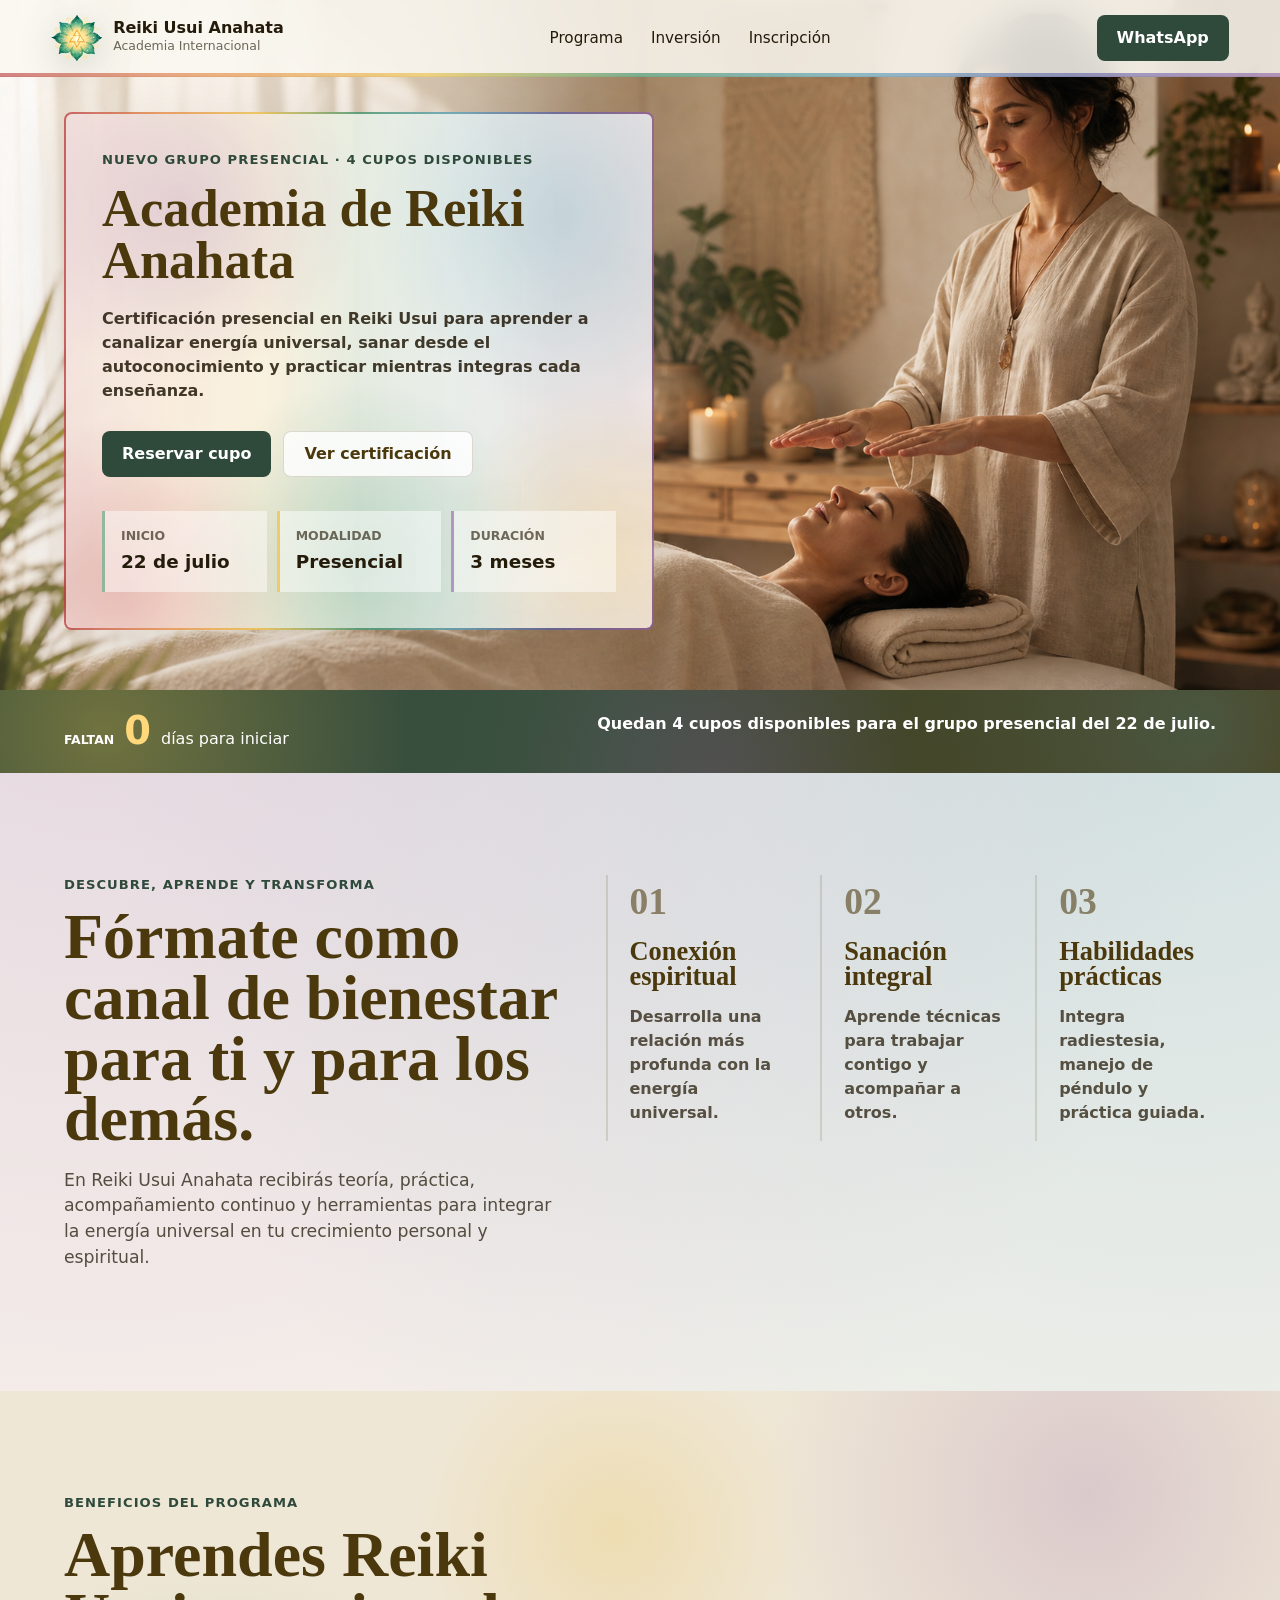
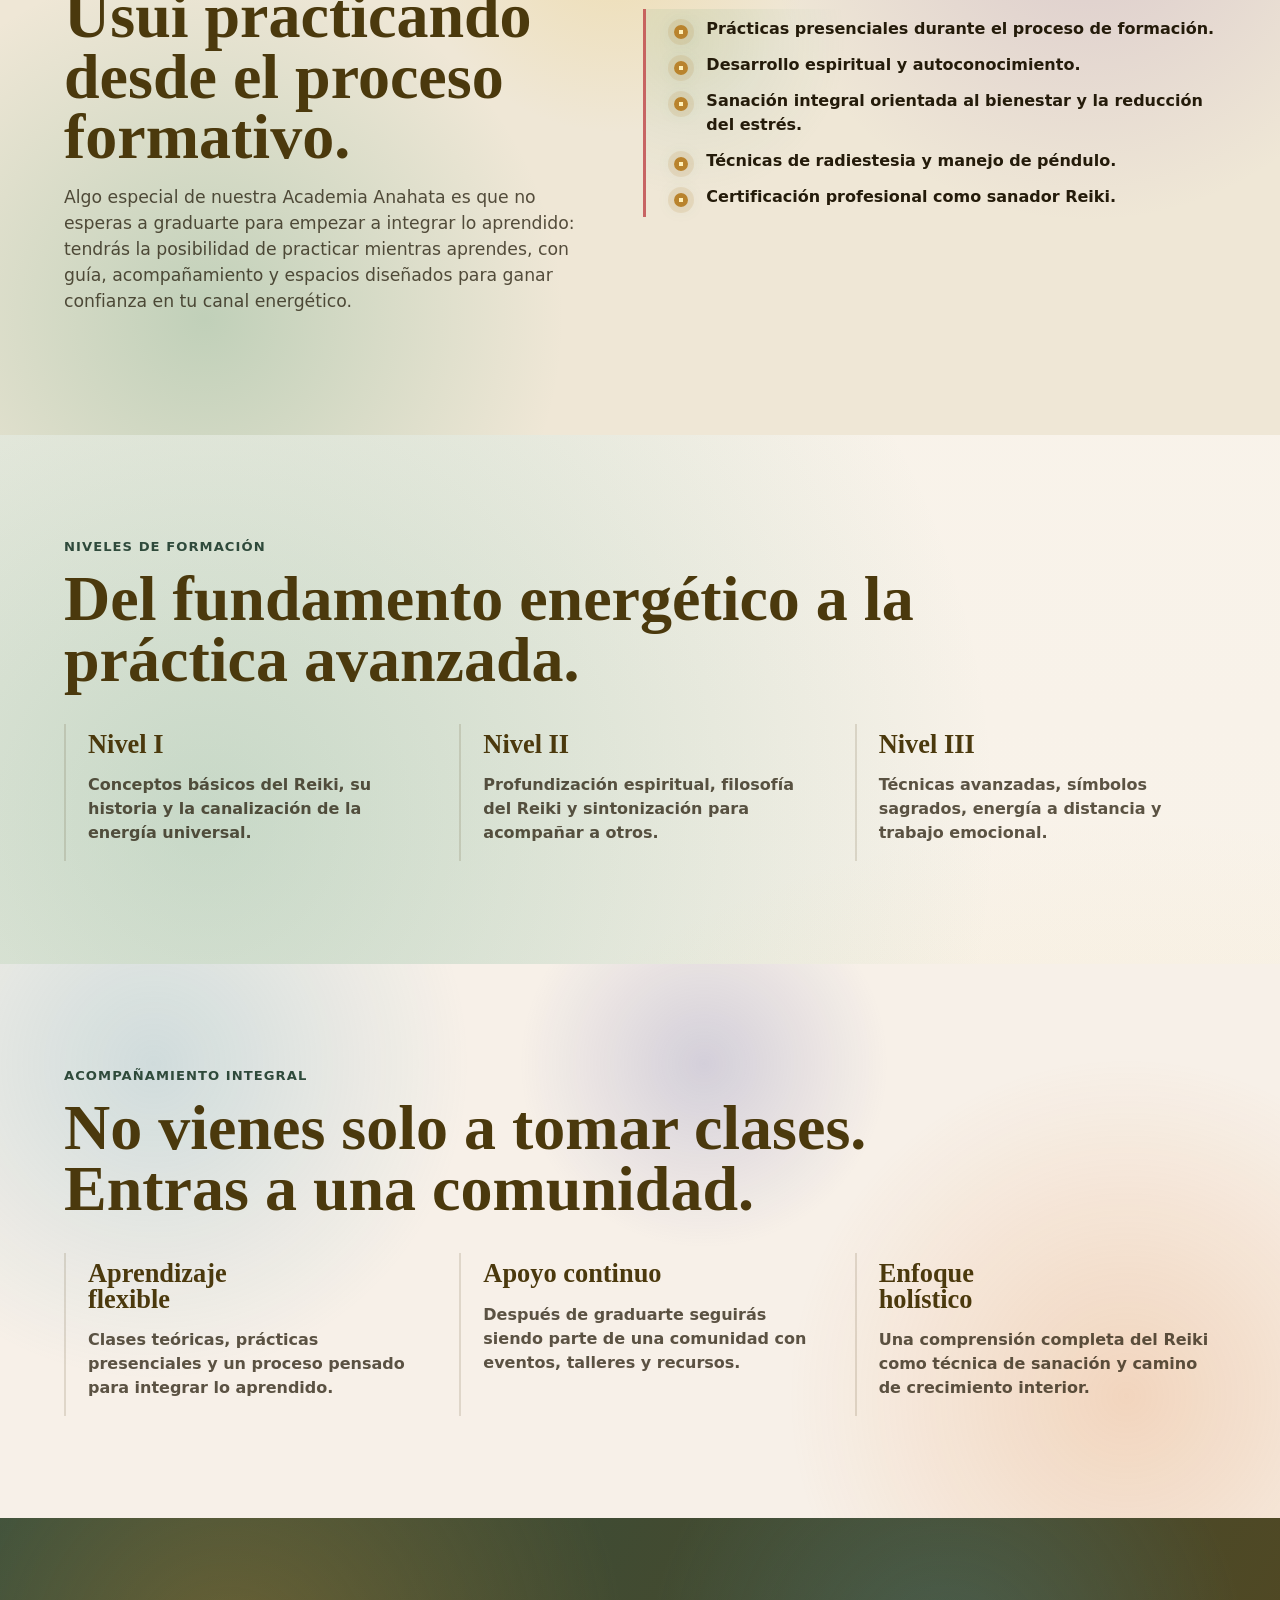
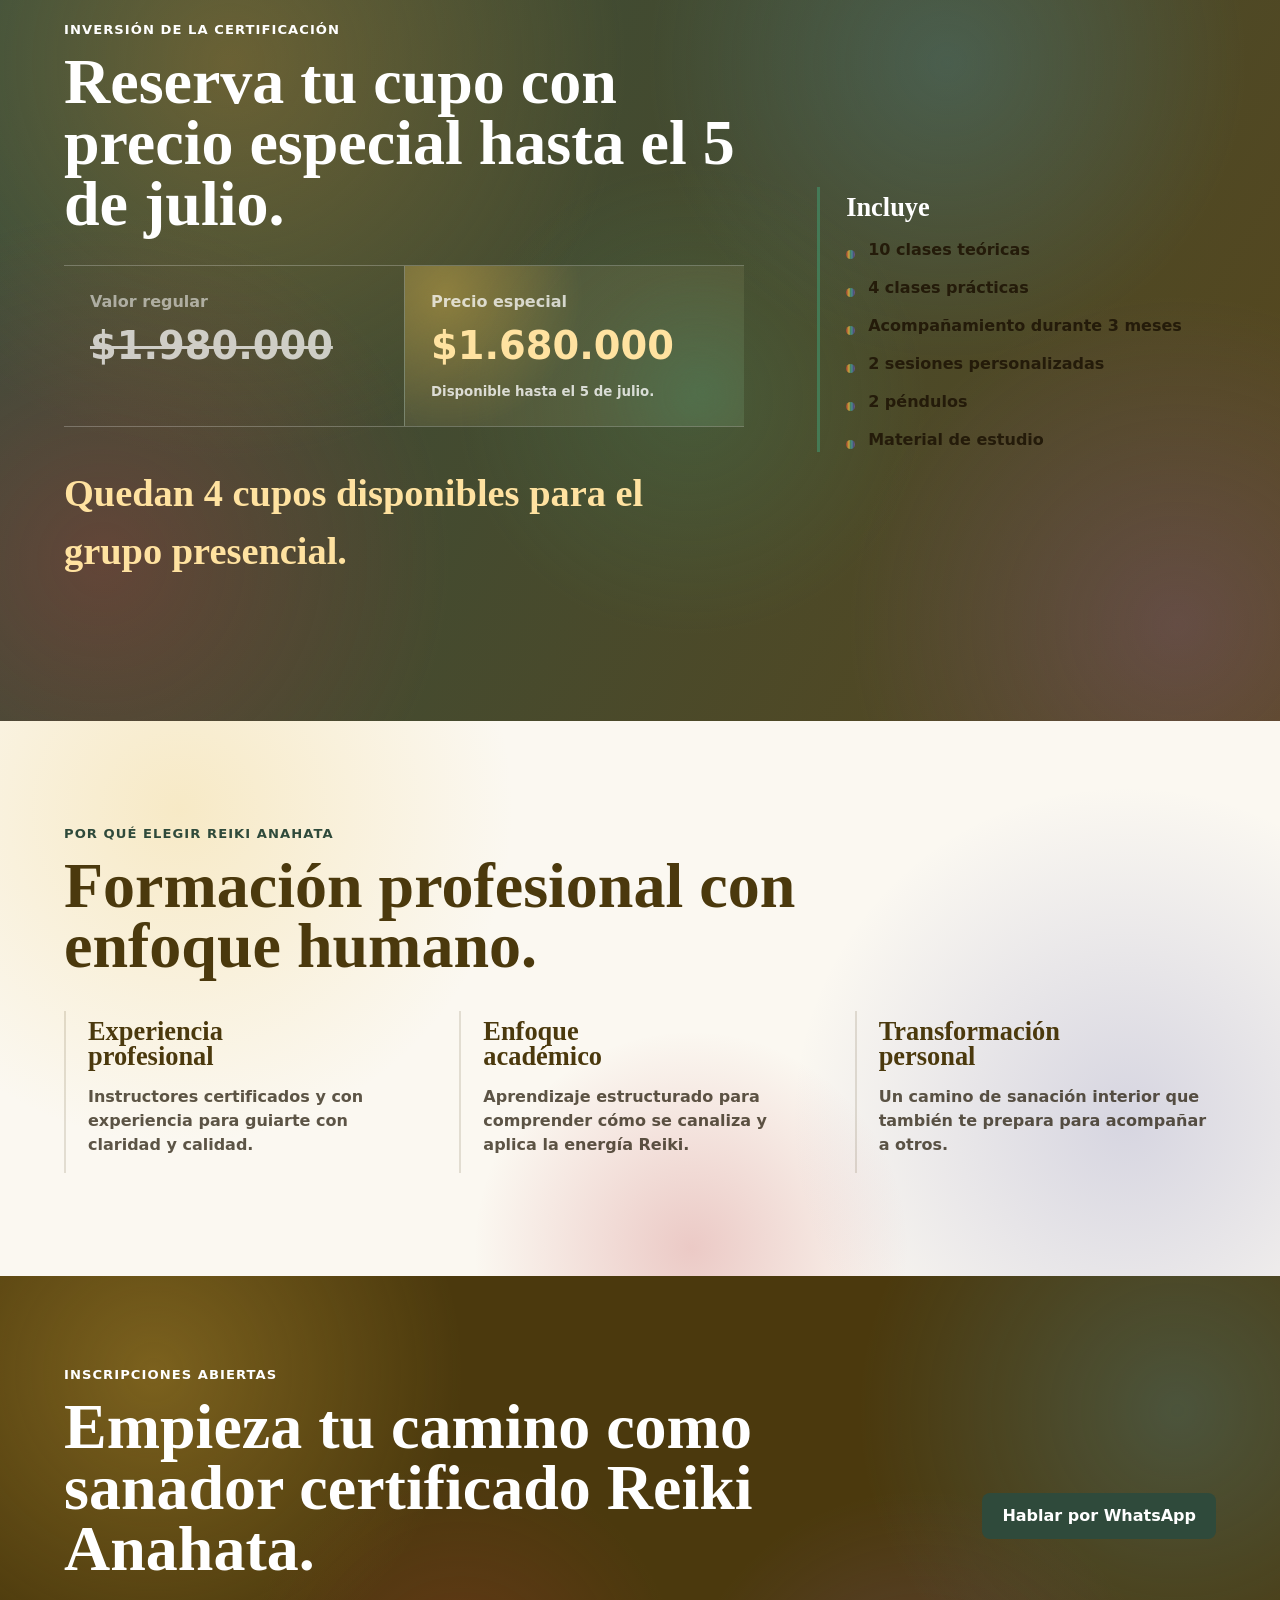
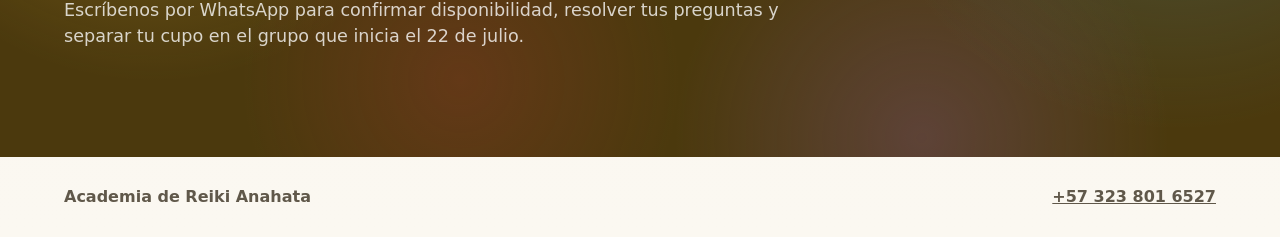
==== index.html @ 674b7333 "Refine information module design" ====
<!doctype html>
<html lang="es">
  <head>
    <meta charset="utf-8">
    <meta name="viewport" content="width=device-width, initial-scale=1">
    <title>Academia de Reiki Anahata | Nuevo grupo presencial</title>
    <meta
      name="description"
      content="Certificación presencial de Reiki Usui Anahata. Nuevo grupo inicia el 22 de julio. Practica mientras aprendes, con sanación integral, radiestesia y acompañamiento durante 3 meses."
    >
    <meta property="og:title" content="Academia de Reiki Anahata">
    <meta property="og:description" content="Nuevo grupo presencial inicia el 22 de julio. Cupos abiertos.">
    <meta property="og:url" content="https://anahata.eventosjv.com/">
    <meta property="og:image" content="https://anahata.eventosjv.com/assets/hero-reiki-anahata.png">
    <meta property="og:type" content="website">
    <link rel="canonical" href="https://anahata.eventosjv.com/">
    <link rel="preload" as="image" href="assets/hero-reiki-anahata.png">
    <link rel="preload" as="image" href="assets/logo-symbol.png">
    <link rel="stylesheet" href="styles.css?v=20260630c">
  </head>
  <body>
    <header class="site-header">
      <a class="brand" href="#inicio" aria-label="Academia de Reiki Anahata">
        <img class="brand-logo" src="assets/logo-symbol.png" alt="">
        <span class="brand-text">
          <strong>Reiki Usui Anahata</strong>
          <small>Academia Internacional</small>
        </span>
      </a>
      <nav class="nav" aria-label="Navegación principal">
        <a href="#programa">Programa</a>
        <a href="#inversion">Inversión</a>
        <a href="#inscripcion">Inscripción</a>
      </nav>
      <a class="header-cta" href="https://wa.me/573238016527?text=Hola%2C%20quiero%20inscribirme%20al%20nuevo%20grupo%20presencial%20de%20Reiki%20Anahata%20que%20inicia%20el%2022%20de%20julio." target="_blank" rel="noreferrer">
        WhatsApp
      </a>
    </header>

    <main id="inicio">
      <section class="hero">
        <div class="hero-media" aria-hidden="true">
          <img src="assets/hero-reiki-anahata.png" alt="">
        </div>
        <div class="hero-content">
          <p class="eyebrow">Nuevo grupo presencial · 4 cupos disponibles</p>
          <h1>Academia de Reiki Anahata</h1>
          <p class="lead">
            Certificación presencial en Reiki Usui para aprender a canalizar energía universal,
            sanar desde el autoconocimiento y practicar mientras integras cada enseñanza.
          </p>
          <div class="hero-actions">
            <a class="button primary" href="https://wa.me/573238016527?text=Hola%2C%20quiero%20reservar%20mi%20cupo%20para%20Reiki%20Anahata%20presencial%20del%2022%20de%20julio." target="_blank" rel="noreferrer">
              Reservar cupo
            </a>
            <a class="button secondary" href="#programa">Ver certificación</a>
          </div>
          <dl class="hero-facts">
            <div>
              <dt>Inicio</dt>
              <dd>22 de julio</dd>
            </div>
            <div>
              <dt>Modalidad</dt>
              <dd>Presencial</dd>
            </div>
            <div>
              <dt>Duración</dt>
              <dd>3 meses</dd>
            </div>
          </dl>
        </div>
      </section>

      <section class="countdown-band" aria-label="Cuenta regresiva">
        <div>
          <span class="label">Faltan</span>
          <strong id="daysLeft">--</strong>
          <span>días para iniciar</span>
        </div>
        <p>Quedan 4 cupos disponibles para el grupo presencial del 22 de julio.</p>
      </section>

      <section class="section intro">
        <div class="section-copy">
          <p class="eyebrow">Descubre, aprende y transforma</p>
          <h2>Fórmate como canal de bienestar para ti y para los demás.</h2>
          <p>
            En Reiki Usui Anahata recibirás teoría, práctica, acompañamiento continuo
            y herramientas para integrar la energía universal en tu crecimiento
            personal y espiritual.
          </p>
        </div>
        <div class="feature-grid">
          <article>
            <span>01</span>
            <h3>Conexión espiritual</h3>
            <p>Desarrolla una relación más profunda con la energía universal.</p>
          </article>
          <article>
            <span>02</span>
            <h3>Sanación integral</h3>
            <p>Aprende técnicas para trabajar contigo y acompañar a otros.</p>
          </article>
          <article>
            <span>03</span>
            <h3>Habilidades prácticas</h3>
            <p>Integra radiestesia, manejo de péndulo y práctica guiada.</p>
          </article>
        </div>
      </section>

      <section class="split section" id="programa">
        <div class="section-copy">
          <p class="eyebrow">Beneficios del programa</p>
          <h2>Aprendes Reiki Usui practicando desde el proceso formativo.</h2>
          <p>
            Algo especial de nuestra Academia Anahata es que no esperas a graduarte
            para empezar a integrar lo aprendido: tendrás la posibilidad de practicar
            mientras aprendes, con guía, acompañamiento y espacios diseñados para
            ganar confianza en tu canal energético.
          </p>
        </div>
        <ul class="check-list statement-list">
          <li>Prácticas presenciales durante el proceso de formación.</li>
          <li>Desarrollo espiritual y autoconocimiento.</li>
          <li>Sanación integral orientada al bienestar y la reducción del estrés.</li>
          <li>Técnicas de radiestesia y manejo de péndulo.</li>
          <li>Certificación profesional como sanador Reiki.</li>
        </ul>
      </section>

      <section class="section levels">
        <div class="section-heading">
          <p class="eyebrow">Niveles de formación</p>
          <h2>Del fundamento energético a la práctica avanzada.</h2>
        </div>
        <div class="level-grid">
          <article>
            <h3>Nivel I</h3>
            <p>Conceptos básicos del Reiki, su historia y la canalización de la energía universal.</p>
          </article>
          <article>
            <h3>Nivel II</h3>
            <p>Profundización espiritual, filosofía del Reiki y sintonización para acompañar a otros.</p>
          </article>
          <article>
            <h3>Nivel III</h3>
            <p>Técnicas avanzadas, símbolos sagrados, energía a distancia y trabajo emocional.</p>
          </article>
        </div>
      </section>

      <section class="section support">
        <div class="section-heading">
          <p class="eyebrow">Acompañamiento integral</p>
          <h2>No vienes solo a tomar clases. Entras a una comunidad.</h2>
        </div>
        <div class="support-grid">
          <article>
            <h3>Aprendizaje flexible</h3>
            <p>Clases teóricas, prácticas presenciales y un proceso pensado para integrar lo aprendido.</p>
          </article>
          <article>
            <h3>Apoyo continuo</h3>
            <p>Después de graduarte seguirás siendo parte de una comunidad con eventos, talleres y recursos.</p>
          </article>
          <article>
            <h3>Enfoque holístico</h3>
            <p>Una comprensión completa del Reiki como técnica de sanación y camino de crecimiento interior.</p>
          </article>
        </div>
      </section>

      <section class="investment" id="inversion">
        <div class="investment-copy">
          <p class="eyebrow">Inversión de la certificación</p>
          <h2>Reserva tu cupo con precio especial hasta el 5 de julio.</h2>
          <div class="pricing-panel">
            <p class="price-regular">
              <span>Valor regular</span>
              <strong>$1.980.000</strong>
            </p>
            <p class="price-special">
              <span>Precio especial</span>
              <strong>$1.680.000</strong>
              <small>Disponible hasta el 5 de julio.</small>
            </p>
          </div>
          <p class="discount">Quedan 4 cupos disponibles para el grupo presencial.</p>
        </div>
        <div class="include-box">
          <h3>Incluye</h3>
          <ul>
            <li>10 clases teóricas</li>
            <li>4 clases prácticas</li>
            <li>Acompañamiento durante 3 meses</li>
            <li>2 sesiones personalizadas</li>
            <li>2 péndulos</li>
            <li>Material de estudio</li>
          </ul>
        </div>
      </section>

      <section class="section community">
        <div class="section-heading">
          <p class="eyebrow">Por qué elegir Reiki Anahata</p>
          <h2>Formación profesional con enfoque humano.</h2>
        </div>
        <div class="feature-grid">
          <article>
            <h3>Experiencia profesional</h3>
            <p>Instructores certificados y con experiencia para guiarte con claridad y calidad.</p>
          </article>
          <article>
            <h3>Enfoque académico</h3>
            <p>Aprendizaje estructurado para comprender cómo se canaliza y aplica la energía Reiki.</p>
          </article>
          <article>
            <h3>Transformación personal</h3>
            <p>Un camino de sanación interior que también te prepara para acompañar a otros.</p>
          </article>
        </div>
      </section>

      <section class="final-cta" id="inscripcion">
        <div>
          <p class="eyebrow">Inscripciones abiertas</p>
          <h2>Empieza tu camino como sanador certificado Reiki Anahata.</h2>
          <p>
            Escríbenos por WhatsApp para confirmar disponibilidad, resolver tus preguntas
            y separar tu cupo en el grupo que inicia el 22 de julio.
          </p>
        </div>
        <a class="button primary" href="https://wa.me/573238016527?text=Hola%20Javi%2C%20quiero%20informaci%C3%B3n%20para%20inscribirme%20a%20la%20Academia%20de%20Reiki%20Anahata." target="_blank" rel="noreferrer">
          Hablar por WhatsApp
        </a>
      </section>
    </main>

    <footer>
      <p>Academia de Reiki Anahata</p>
      <a href="https://wa.me/573238016527" target="_blank" rel="noreferrer">+57 323 801 6527</a>
    </footer>

    <script src="script.js"></script>
  </body>
</html>
---- styles.css ----
:root {
  --ink: #241b0a;
  --earth: #4b390d;
  --gold: #b9832d;
  --sage: #63765c;
  --moss: #2f4a3b;
  --rose: #b87564;
  --paper: #fbf8f1;
  --cream: #efe7d6;
  --white: #ffffff;
  --chakra-root: rgba(185, 54, 60, 0.24);
  --chakra-sacral: rgba(224, 125, 50, 0.23);
  --chakra-solar: rgba(235, 190, 69, 0.25);
  --chakra-heart: rgba(67, 146, 106, 0.27);
  --chakra-throat: rgba(77, 154, 181, 0.23);
  --chakra-third-eye: rgba(78, 84, 164, 0.21);
  --chakra-crown: rgba(141, 91, 164, 0.21);
  --chakra-line: linear-gradient(
    90deg,
    rgba(185, 54, 60, 0.74),
    rgba(224, 125, 50, 0.72),
    rgba(235, 190, 69, 0.78),
    rgba(67, 146, 106, 0.82),
    rgba(77, 154, 181, 0.72),
    rgba(78, 84, 164, 0.66),
    rgba(141, 91, 164, 0.7)
  );
  --shadow: 0 24px 80px rgba(36, 27, 10, 0.16);
  --radius: 8px;
}

* {
  box-sizing: border-box;
}

html {
  scroll-behavior: smooth;
}

body {
  margin: 0;
  color: var(--ink);
  background:
    radial-gradient(circle at 8% 11%, var(--chakra-crown), transparent 25%),
    radial-gradient(circle at 92% 14%, var(--chakra-throat), transparent 24%),
    radial-gradient(circle at 16% 48%, var(--chakra-heart), transparent 28%),
    radial-gradient(circle at 88% 68%, var(--chakra-solar), transparent 28%),
    linear-gradient(180deg, var(--paper), #f8f2e9 46%, var(--paper));
  font-family: Inter, ui-sans-serif, system-ui, -apple-system, BlinkMacSystemFont, "Segoe UI", sans-serif;
  line-height: 1.5;
}

img {
  display: block;
  max-width: 100%;
}

a {
  color: inherit;
}

.site-header {
  position: fixed;
  top: 0;
  left: 0;
  right: 0;
  z-index: 20;
  display: grid;
  grid-template-columns: auto 1fr auto;
  align-items: center;
  gap: 24px;
  padding: 12px clamp(18px, 4vw, 56px);
  background: rgba(251, 248, 241, 0.86);
  border-bottom: 1px solid rgba(75, 57, 13, 0.12);
  backdrop-filter: blur(18px);
}

.site-header::after {
  content: "";
  position: absolute;
  left: 0;
  right: 0;
  bottom: -1px;
  height: 4px;
  background: var(--chakra-line);
  opacity: 0.82;
}

.brand {
  display: inline-flex;
  align-items: center;
  gap: 10px;
  text-decoration: none;
}

.brand-logo {
  width: 52px;
  height: 52px;
  flex: 0 0 52px;
  object-fit: contain;
  filter: drop-shadow(0 8px 18px rgba(47, 74, 59, 0.2));
}

.brand strong,
.brand small {
  display: block;
}

.brand strong {
  line-height: 1.05;
}

.brand small {
  color: rgba(36, 27, 10, 0.66);
  font-size: 0.78rem;
}

.nav {
  justify-self: center;
  display: flex;
  gap: 28px;
  font-size: 0.95rem;
}

.nav a,
.header-cta {
  text-decoration: none;
}

.header-cta,
.button {
  display: inline-flex;
  min-height: 46px;
  align-items: center;
  justify-content: center;
  border-radius: var(--radius);
  padding: 0 20px;
  font-weight: 800;
  text-decoration: none;
}

.header-cta,
.button.primary {
  color: var(--white);
  background: var(--moss);
}

.button.secondary {
  color: var(--earth);
  background: rgba(255, 255, 255, 0.82);
  border: 1px solid rgba(75, 57, 13, 0.18);
}

.hero {
  position: relative;
  min-height: 690px;
  display: grid;
  align-items: center;
  padding: 108px clamp(18px, 5vw, 72px) 56px;
  overflow: hidden;
  isolation: isolate;
}

.hero-media,
.hero-media::after {
  position: absolute;
  inset: 0;
  z-index: -2;
}

.hero-media img {
  width: 100%;
  height: 100%;
  object-fit: cover;
  object-position: center;
  filter: saturate(0.95);
}

.hero-media::after {
  content: "";
  z-index: -1;
  background:
    radial-gradient(circle at 58% 33%, rgba(67, 146, 106, 0.27), transparent 22%),
    radial-gradient(circle at 78% 72%, rgba(141, 91, 164, 0.22), transparent 24%),
    radial-gradient(circle at 18% 75%, rgba(224, 125, 50, 0.22), transparent 26%),
    radial-gradient(circle at 34% 22%, rgba(235, 190, 69, 0.18), transparent 24%),
    linear-gradient(90deg, rgba(251, 248, 241, 0.98) 0%, rgba(251, 248, 241, 0.9) 48%, rgba(251, 248, 241, 0.34) 100%),
    linear-gradient(0deg, rgba(36, 27, 10, 0.3), transparent 52%);
}

.hero-content {
  position: relative;
  width: min(100%, 590px);
  max-width: 590px;
  padding: clamp(22px, 3.2vw, 36px);
  border-radius: var(--radius);
  background:
    linear-gradient(rgba(251, 248, 241, 0.86), rgba(251, 248, 241, 0.86)) padding-box,
    var(--chakra-line) border-box;
  border: 2px solid transparent;
  box-shadow: 0 24px 80px rgba(36, 27, 10, 0.12);
  backdrop-filter: blur(8px);
}

.hero-content::before {
  content: "";
  position: absolute;
  inset: 0;
  z-index: -1;
  border-radius: inherit;
  background:
    radial-gradient(circle at 20% 18%, var(--chakra-crown), transparent 28%),
    radial-gradient(circle at 85% 20%, var(--chakra-throat), transparent 30%),
    radial-gradient(circle at 50% 88%, var(--chakra-heart), transparent 34%),
    radial-gradient(circle at 10% 92%, var(--chakra-root), transparent 24%),
    radial-gradient(circle at 92% 86%, var(--chakra-solar), transparent 24%);
}

.eyebrow {
  margin: 0 0 12px;
  color: var(--moss);
  font-size: 0.82rem;
  font-weight: 900;
  letter-spacing: 0.08em;
  text-transform: uppercase;
}

h1,
h2,
h3 {
  margin: 0;
  color: var(--earth);
  font-family: Georgia, "Times New Roman", serif;
  line-height: 0.95;
}

h1 {
  max-width: 500px;
  font-size: clamp(2.7rem, 4.1vw, 4.35rem);
  line-height: 1;
}

h2 {
  font-size: clamp(2.25rem, 5vw, 4.7rem);
}

h3 {
  font-size: 1.65rem;
}

.lead {
  max-width: 520px;
  margin: 20px 0 0;
  color: rgba(36, 27, 10, 0.86);
  font-size: clamp(1rem, 1.2vw, 1.12rem);
  font-weight: 720;
}

.hero-actions {
  display: flex;
  flex-wrap: wrap;
  gap: 12px;
  margin-top: 28px;
}

.hero-facts {
  display: grid;
  grid-template-columns: repeat(3, minmax(0, 1fr));
  gap: 10px;
  max-width: 620px;
  margin: 34px 0 0;
}

.hero-facts div {
  border-left: 3px solid rgba(67, 146, 106, 0.55);
  padding: 16px;
  background: rgba(255, 255, 255, 0.48);
}

.hero-facts div:nth-child(2) {
  border-left-color: rgba(235, 190, 69, 0.74);
}

.hero-facts div:nth-child(3) {
  border-left-color: rgba(141, 91, 164, 0.6);
}

dt {
  color: rgba(36, 27, 10, 0.64);
  font-size: 0.78rem;
  font-weight: 900;
  text-transform: uppercase;
}

dd {
  margin: 3px 0 0;
  font-size: 1.15rem;
  font-weight: 900;
}

.countdown-band {
  display: flex;
  justify-content: space-between;
  gap: 24px;
  padding: 22px clamp(18px, 5vw, 72px);
  color: var(--white);
  background:
    radial-gradient(circle at 8% 50%, rgba(235, 190, 69, 0.34), transparent 26%),
    radial-gradient(circle at 94% 45%, rgba(77, 154, 181, 0.28), transparent 24%),
    radial-gradient(circle at 56% 110%, rgba(141, 91, 164, 0.24), transparent 28%),
    linear-gradient(100deg, #2f4a3b, #3d513f 48%, #4b390d);
}

.countdown-band div {
  display: flex;
  align-items: baseline;
  gap: 10px;
}

.countdown-band strong {
  color: #ffd87b;
  font-size: 2.4rem;
  line-height: 1;
}

.countdown-band p {
  margin: 0;
  font-weight: 700;
}

.label {
  font-size: 0.78rem;
  font-weight: 900;
  text-transform: uppercase;
}

.section {
  padding: clamp(64px, 8vw, 112px) clamp(18px, 5vw, 72px);
}

.intro {
  display: grid;
  grid-template-columns: minmax(0, 0.9fr) minmax(0, 1.1fr);
  gap: 42px;
  align-items: start;
}

.section-copy p:not(.eyebrow),
.section-heading p:not(.eyebrow) {
  max-width: 680px;
  color: rgba(36, 27, 10, 0.76);
  font-size: 1.08rem;
}

.feature-grid,
.level-grid,
.support-grid {
  display: grid;
  grid-template-columns: repeat(3, minmax(0, 1fr));
  gap: clamp(18px, 3vw, 34px);
}

.feature-grid article,
.level-grid article {
  position: relative;
  overflow: hidden;
  padding: 8px 0 0 22px;
  border-left: 2px solid rgba(75, 57, 13, 0.14);
}

.feature-grid article::before,
.level-grid article::before,
.support-grid article::before {
  content: "";
  position: absolute;
  top: 0;
  left: -2px;
  width: 2px;
  height: 72px;
  opacity: 1;
}

.feature-grid article:nth-child(1)::before,
.level-grid article:nth-child(1)::before,
.support-grid article:nth-child(1)::before {
  background: linear-gradient(90deg, rgba(185, 54, 60, 0.76), rgba(224, 125, 50, 0.72), rgba(235, 190, 69, 0.76));
}

.feature-grid article:nth-child(2)::before,
.level-grid article:nth-child(2)::before,
.support-grid article:nth-child(2)::before {
  background: linear-gradient(90deg, rgba(235, 190, 69, 0.76), rgba(67, 146, 106, 0.84), rgba(77, 154, 181, 0.7));
}

.feature-grid article:nth-child(3)::before,
.level-grid article:nth-child(3)::before,
.support-grid article:nth-child(3)::before {
  background: linear-gradient(90deg, rgba(77, 154, 181, 0.7), rgba(78, 84, 164, 0.68), rgba(141, 91, 164, 0.76));
}

.feature-grid span {
  display: inline-flex;
  margin-bottom: 18px;
  color: rgba(75, 57, 13, 0.58);
  font-family: Georgia, serif;
  font-size: 2.35rem;
  font-weight: 900;
  line-height: 1;
}

.feature-grid p,
.level-grid p,
.support-grid p {
  color: rgba(36, 27, 10, 0.74);
  font-weight: 600;
}

.feature-grid h3,
.level-grid h3,
.support-grid h3 {
  max-width: 10ch;
}

.support-grid h3 {
  max-width: 14ch;
}

.split {
  display: grid;
  grid-template-columns: minmax(0, 0.9fr) minmax(0, 1fr);
  gap: clamp(28px, 5vw, 72px);
  align-items: center;
  background:
    radial-gradient(circle at 85% 16%, var(--chakra-crown), transparent 27%),
    radial-gradient(circle at 16% 82%, var(--chakra-heart), transparent 30%),
    radial-gradient(circle at 48% 22%, var(--chakra-solar), transparent 24%),
    var(--cream);
}

.image-panel {
  overflow: hidden;
  border-radius: var(--radius);
  box-shadow: var(--shadow);
}

.image-panel img {
  width: 100%;
  aspect-ratio: 4 / 3;
  object-fit: cover;
}

.check-list {
  display: grid;
  gap: 12px;
  margin: 28px 0 0;
  padding: 0;
  list-style: none;
}

.check-list li {
  position: relative;
  padding-left: 32px;
  font-weight: 800;
}

.check-list li::before {
  content: "";
  position: absolute;
  top: 8px;
  left: 0;
  width: 14px;
  height: 14px;
  border-radius: 50%;
  background: radial-gradient(circle, #fff0b8 0 22%, var(--gold) 23% 100%);
  box-shadow: 0 0 0 6px rgba(185, 131, 45, 0.14), 0 0 18px rgba(67, 146, 106, 0.18);
}

.section-heading {
  max-width: 850px;
  margin-bottom: 34px;
}

.support {
  background:
    radial-gradient(circle at 12% 18%, var(--chakra-throat), transparent 26%),
    radial-gradient(circle at 88% 78%, var(--chakra-sacral), transparent 28%),
    radial-gradient(circle at 55% 18%, var(--chakra-third-eye), transparent 22%),
    #f7f0e8;
}

.support-grid article {
  position: relative;
  overflow: hidden;
  padding: 8px 0 0 22px;
  border-left: 2px solid rgba(75, 57, 13, 0.14);
}

.support-grid h3,
.support-grid p {
  padding-inline: 0;
}

.support-grid h3 {
  margin-top: 0;
}

.support-grid p {
  padding-bottom: 0;
}

.investment {
  display: grid;
  grid-template-columns: minmax(0, 1fr) minmax(280px, 0.55fr);
  gap: 28px;
  align-items: stretch;
  padding: clamp(64px, 8vw, 112px) clamp(18px, 5vw, 72px);
  color: var(--white);
  background:
    radial-gradient(circle at 8% 80%, rgba(185, 54, 60, 0.3), transparent 26%),
    radial-gradient(circle at 18% 18%, rgba(185, 131, 45, 0.38), transparent 32%),
    radial-gradient(circle at 54% 60%, rgba(67, 146, 106, 0.22), transparent 28%),
    radial-gradient(circle at 74% 18%, rgba(77, 154, 181, 0.26), transparent 26%),
    radial-gradient(circle at 92% 88%, rgba(141, 91, 164, 0.28), transparent 24%),
    linear-gradient(120deg, rgba(47, 74, 59, 0.98), rgba(75, 57, 13, 0.92));
}

.investment h2,
.investment h3,
.investment .eyebrow {
  color: var(--white);
}

.investment-copy,
.include-box {
  align-self: center;
}

.price-box,
.pricing-panel {
  display: grid;
  grid-template-columns: repeat(2, minmax(0, 1fr));
  gap: 0;
  max-width: 680px;
  margin-top: 30px;
  border-top: 1px solid rgba(255, 255, 255, 0.24);
  border-bottom: 1px solid rgba(255, 255, 255, 0.24);
}

.price-box p,
.pricing-panel p {
  margin: 0;
  padding: 24px 26px;
  background: transparent;
}

.price-box p + p,
.pricing-panel p + p {
  border-left: 1px solid rgba(255, 255, 255, 0.24);
}

.price-box span,
.price-box strong,
.pricing-panel span,
.pricing-panel strong,
.pricing-panel small {
  display: block;
}

.price-box span,
.pricing-panel span {
  color: rgba(255, 255, 255, 0.74);
  font-weight: 800;
}

.price-box strong,
.pricing-panel strong {
  margin-top: 3px;
  font-size: clamp(1.55rem, 3vw, 2.6rem);
}

.price-regular {
  opacity: 0.72;
}

.price-regular strong {
  text-decoration: line-through;
  text-decoration-thickness: 0.08em;
}

.price-special {
  position: relative;
  background:
    radial-gradient(circle at 12% 18%, rgba(235, 190, 69, 0.36), transparent 42%),
    radial-gradient(circle at 88% 78%, rgba(67, 146, 106, 0.22), transparent 38%),
    rgba(255, 226, 160, 0.08) !important;
}

.price-special strong {
  color: #ffe2a0;
}

.price-special small {
  margin-top: 8px;
  color: rgba(255, 255, 255, 0.78);
  font-weight: 800;
}

.discount {
  max-width: 680px;
  color: #ffe2a0;
  font-family: Georgia, serif;
  font-size: clamp(1.55rem, 3vw, 2.6rem);
  font-weight: 900;
}

.include-box {
  padding: 8px 0 0 26px;
  color: var(--ink);
  border-left: 3px solid rgba(67, 146, 106, 0.64);
  background: transparent;
}

.include-box h3 {
  margin-bottom: 18px;
}

.include-box ul {
  display: grid;
  gap: 14px;
  margin: 0;
  padding-left: 0;
  font-weight: 750;
  list-style: none;
}

.include-box li {
  position: relative;
  padding-left: 22px;
}

.include-box li::before {
  content: "";
  position: absolute;
  top: 0.72em;
  left: 0;
  width: 9px;
  height: 9px;
  border-radius: 50%;
  background: var(--chakra-line);
}

.gallery {
  display: grid;
  grid-template-columns: repeat(3, minmax(0, 1fr));
  gap: 14px;
  padding-top: 32px;
  padding-bottom: 32px;
  background: var(--paper);
}

.community {
  background:
    radial-gradient(circle at 14% 16%, var(--chakra-solar), transparent 28%),
    radial-gradient(circle at 88% 72%, var(--chakra-third-eye), transparent 28%),
    radial-gradient(circle at 54% 95%, var(--chakra-root), transparent 25%),
    var(--paper);
}

.statement-list {
  align-self: center;
  margin: 0;
  padding: 8px 0 8px 28px;
  border: 0;
  border-left: 3px solid transparent;
  border-image: var(--chakra-line) 1;
  background:
    radial-gradient(circle at 8% 16%, rgba(67, 146, 106, 0.12), transparent 28%),
    transparent;
  box-shadow: none;
}

.gallery img {
  width: 100%;
  aspect-ratio: 1085 / 830;
  object-fit: contain;
  object-position: top center;
  border-radius: var(--radius);
  background: var(--white);
  box-shadow: 0 12px 36px rgba(36, 27, 10, 0.12);
}

.final-cta {
  display: grid;
  grid-template-columns: minmax(0, 1fr) auto;
  gap: 28px;
  align-items: center;
  padding: clamp(58px, 7vw, 96px) clamp(18px, 5vw, 72px);
  color: var(--white);
  background:
    radial-gradient(circle at 12% 20%, rgba(235, 190, 69, 0.3), transparent 26%),
    radial-gradient(circle at 92% 28%, rgba(77, 154, 181, 0.28), transparent 26%),
    radial-gradient(circle at 72% 96%, rgba(141, 91, 164, 0.28), transparent 24%),
    radial-gradient(circle at 36% 84%, rgba(185, 54, 60, 0.22), transparent 24%),
    var(--earth);
}

.final-cta h2,
.final-cta .eyebrow {
  color: var(--white);
}

.final-cta p:not(.eyebrow) {
  max-width: 760px;
  color: rgba(255, 255, 255, 0.78);
  font-size: 1.1rem;
}

footer {
  display: flex;
  justify-content: space-between;
  gap: 18px;
  padding: 28px clamp(18px, 5vw, 72px);
  color: rgba(36, 27, 10, 0.72);
  font-weight: 800;
}

footer p {
  margin: 0;
}

@media (max-width: 880px) {
  .site-header {
    grid-template-columns: 1fr auto;
  }

  .nav {
    display: none;
  }

  .hero {
    min-height: auto;
    padding-top: 104px;
  }

  .hero-media::after {
    background:
      linear-gradient(180deg, rgba(251, 248, 241, 0.98) 0%, rgba(251, 248, 241, 0.88) 58%, rgba(251, 248, 241, 0.58) 100%),
      linear-gradient(0deg, rgba(36, 27, 10, 0.44), transparent 44%);
  }

  .intro,
  .split,
  .investment,
  .final-cta {
    grid-template-columns: 1fr;
  }

  .feature-grid,
  .level-grid,
  .support-grid,
  .gallery,
  .price-box,
  .pricing-panel {
    grid-template-columns: 1fr;
  }

  .price-box p + p,
  .pricing-panel p + p {
    border-left: 0;
    border-top: 1px solid rgba(255, 255, 255, 0.24);
  }

  .countdown-band,
  footer {
    flex-direction: column;
  }

  .final-cta .button {
    width: 100%;
  }
}

@media (max-width: 560px) {
  .site-header {
    gap: 12px;
    padding-inline: 14px;
  }

  .brand {
    min-width: 0;
  }

  .brand-logo {
    width: 44px;
    height: 44px;
    flex-basis: 44px;
  }

  .brand strong {
    font-size: 0.95rem;
  }

  .brand small {
    display: none;
  }

  .header-cta {
    min-height: 42px;
    padding-inline: 14px;
  }

  h1 {
    font-size: clamp(2.35rem, 11vw, 3.35rem);
  }

  .hero-facts {
    grid-template-columns: 1fr;
  }

  .button {
    width: 100%;
  }
}
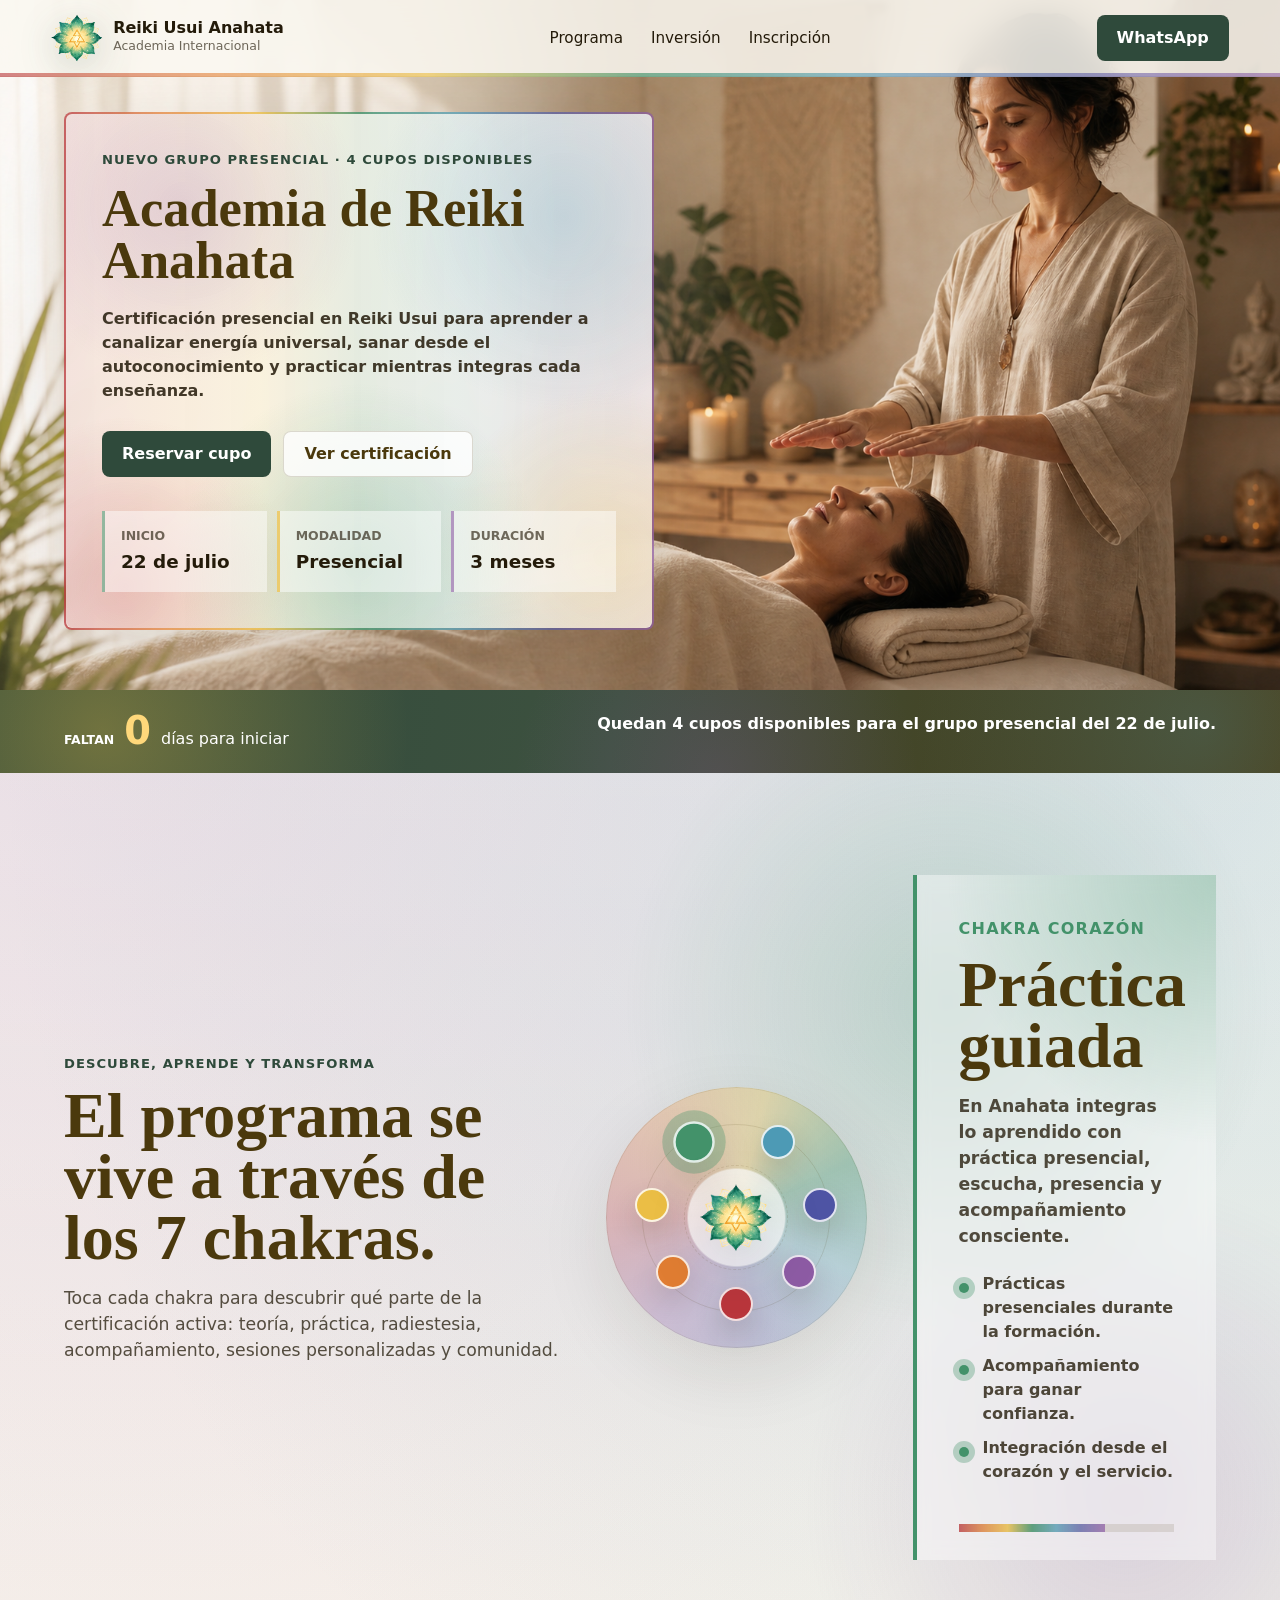
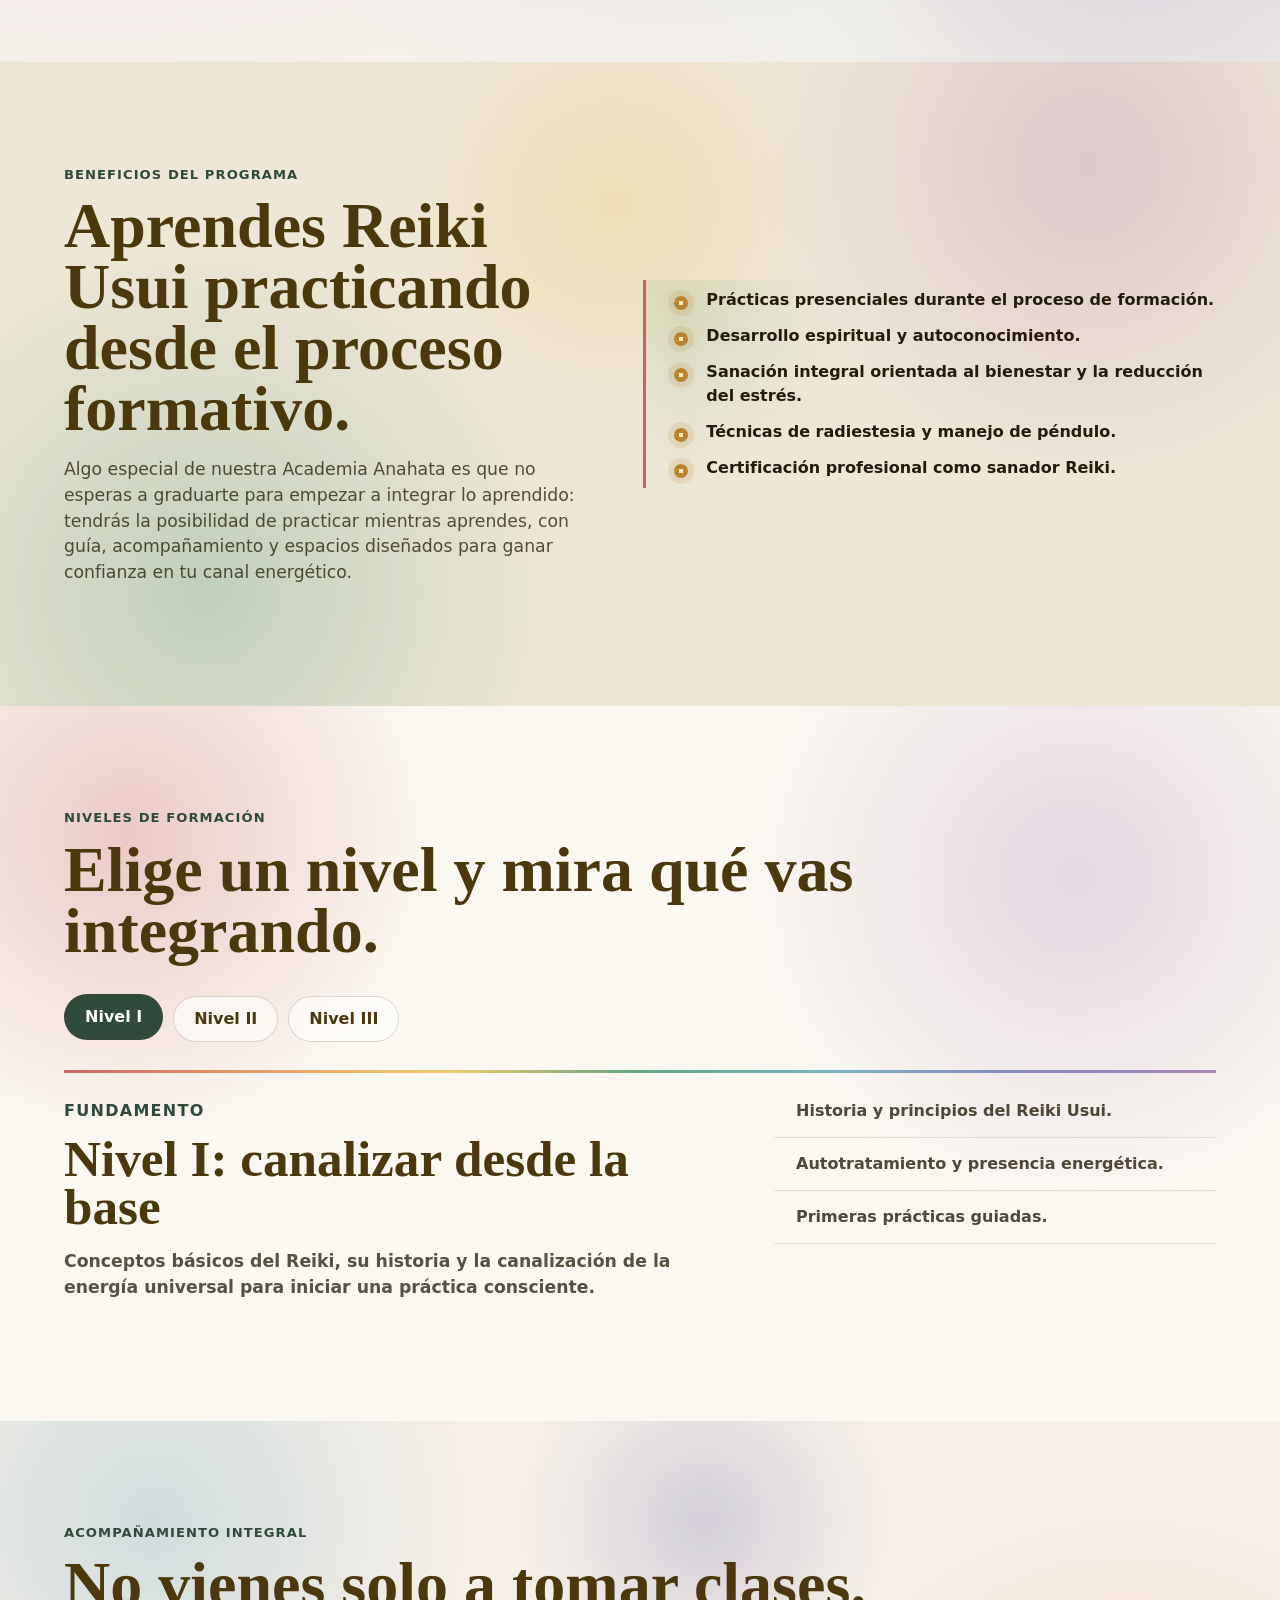
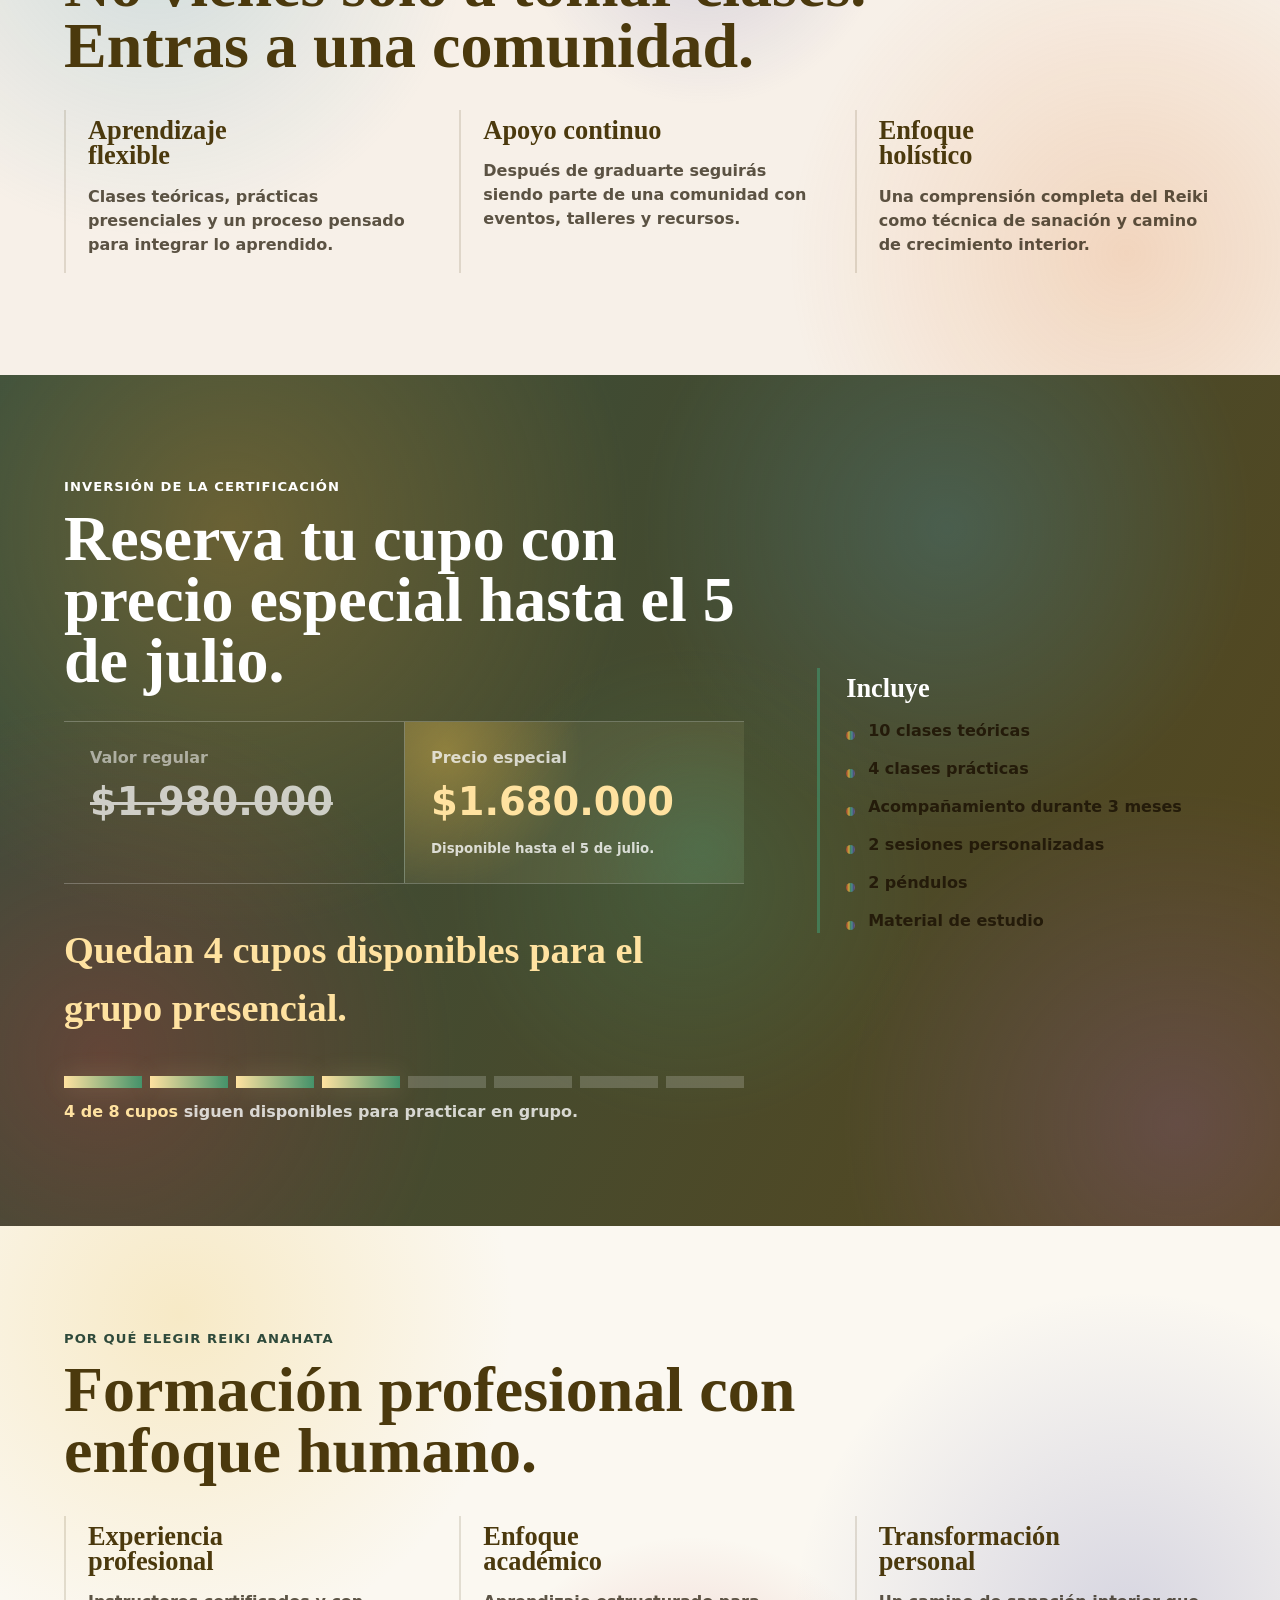
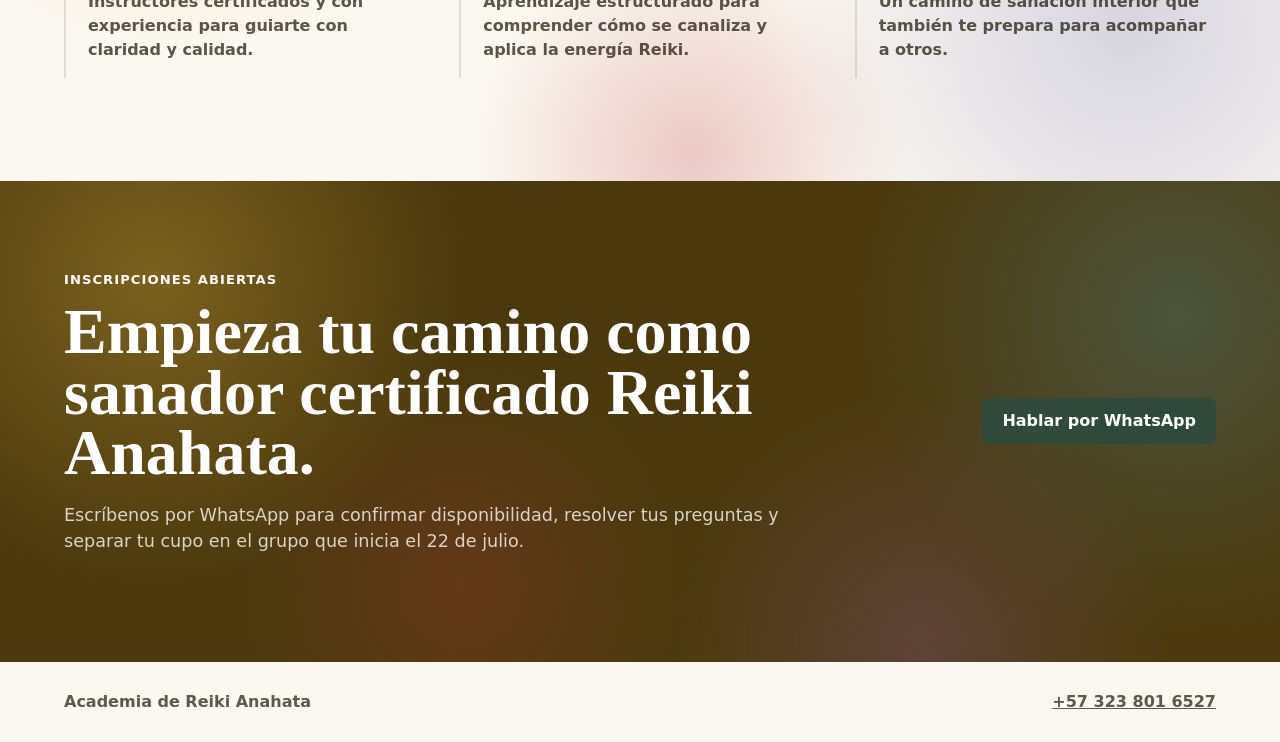
==== commit f05d3f1c: "Add interactive chakra program explorer" ====
--- a/index.html
+++ b/index.html
@@ -16,7 +16,7 @@
     <link rel="canonical" href="https://anahata.eventosjv.com/">
     <link rel="preload" as="image" href="assets/hero-reiki-anahata.png">
     <link rel="preload" as="image" href="assets/logo-symbol.png">
-    <link rel="stylesheet" href="styles.css?v=20260630c">
+    <link rel="stylesheet" href="styles.css?v=20260630d">
   </head>
   <body>
     <header class="site-header">
@@ -81,31 +81,42 @@
         <p>Quedan 4 cupos disponibles para el grupo presencial del 22 de julio.</p>
       </section>
 
-      <section class="section intro">
+      <section class="section intro chakra-lab" aria-labelledby="chakraTitle">
         <div class="section-copy">
           <p class="eyebrow">Descubre, aprende y transforma</p>
-          <h2>Fórmate como canal de bienestar para ti y para los demás.</h2>
+          <h2 id="chakraTitle">El programa se vive a través de los 7 chakras.</h2>
           <p>
-            En Reiki Usui Anahata recibirás teoría, práctica, acompañamiento continuo
-            y herramientas para integrar la energía universal en tu crecimiento
-            personal y espiritual.
-          </p>
-        </div>
-        <div class="feature-grid">
-          <article>
-            <span>01</span>
-            <h3>Conexión espiritual</h3>
-            <p>Desarrolla una relación más profunda con la energía universal.</p>
-          </article>
-          <article>
-            <span>02</span>
-            <h3>Sanación integral</h3>
-            <p>Aprende técnicas para trabajar contigo y acompañar a otros.</p>
-          </article>
-          <article>
-            <span>03</span>
-            <h3>Habilidades prácticas</h3>
-            <p>Integra radiestesia, manejo de péndulo y práctica guiada.</p>
+            Toca cada chakra para descubrir qué parte de la certificación activa:
+            teoría, práctica, radiestesia, acompañamiento, sesiones personalizadas
+            y comunidad.
+          </p>
+        </div>
+        <div class="chakra-explorer" data-active-chakra="heart">
+          <div class="chakra-orbit" aria-label="Selector interactivo de chakras">
+            <button class="chakra-point root" type="button" data-chakra="root" aria-label="Raíz"></button>
+            <button class="chakra-point sacral" type="button" data-chakra="sacral" aria-label="Sacro"></button>
+            <button class="chakra-point solar" type="button" data-chakra="solar" aria-label="Plexo solar"></button>
+            <button class="chakra-point heart is-active" type="button" data-chakra="heart" aria-label="Corazón"></button>
+            <button class="chakra-point throat" type="button" data-chakra="throat" aria-label="Garganta"></button>
+            <button class="chakra-point third-eye" type="button" data-chakra="thirdEye" aria-label="Tercer ojo"></button>
+            <button class="chakra-point crown" type="button" data-chakra="crown" aria-label="Corona"></button>
+            <img src="assets/logo-symbol.png" alt="" aria-hidden="true">
+          </div>
+          <article class="chakra-card" aria-live="polite">
+            <span id="chakraKicker">Chakra corazón</span>
+            <h3 id="chakraName">Práctica guiada</h3>
+            <p id="chakraText">
+              En Anahata integras lo aprendido con práctica presencial, escucha,
+              presencia y acompañamiento consciente.
+            </p>
+            <ul id="chakraList" class="chakra-list">
+              <li>Prácticas presenciales durante la formación.</li>
+              <li>Acompañamiento para ganar confianza.</li>
+              <li>Integración desde el corazón y el servicio.</li>
+            </ul>
+            <div class="energy-meter" aria-hidden="true">
+              <span id="energyMeter"></span>
+            </div>
           </article>
         </div>
       </section>
@@ -130,24 +141,30 @@
         </ul>
       </section>
 
-      <section class="section levels">
+      <section class="section levels interactive-levels">
         <div class="section-heading">
           <p class="eyebrow">Niveles de formación</p>
-          <h2>Del fundamento energético a la práctica avanzada.</h2>
-        </div>
-        <div class="level-grid">
-          <article>
-            <h3>Nivel I</h3>
-            <p>Conceptos básicos del Reiki, su historia y la canalización de la energía universal.</p>
-          </article>
-          <article>
-            <h3>Nivel II</h3>
-            <p>Profundización espiritual, filosofía del Reiki y sintonización para acompañar a otros.</p>
-          </article>
-          <article>
-            <h3>Nivel III</h3>
-            <p>Técnicas avanzadas, símbolos sagrados, energía a distancia y trabajo emocional.</p>
-          </article>
+          <h2>Elige un nivel y mira qué vas integrando.</h2>
+        </div>
+        <div class="level-switcher" role="tablist" aria-label="Niveles de formación Reiki">
+          <button class="level-tab is-active" type="button" role="tab" aria-selected="true" data-level="one">Nivel I</button>
+          <button class="level-tab" type="button" role="tab" aria-selected="false" data-level="two">Nivel II</button>
+          <button class="level-tab" type="button" role="tab" aria-selected="false" data-level="three">Nivel III</button>
+        </div>
+        <div class="level-stage" aria-live="polite">
+          <div>
+            <span id="levelTag">Fundamento</span>
+            <h3 id="levelTitle">Nivel I: canalizar desde la base</h3>
+            <p id="levelText">
+              Conceptos básicos del Reiki, su historia y la canalización de la
+              energía universal para iniciar una práctica consciente.
+            </p>
+          </div>
+          <ul id="levelList">
+            <li>Historia y principios del Reiki Usui.</li>
+            <li>Autotratamiento y presencia energética.</li>
+            <li>Primeras prácticas guiadas.</li>
+          </ul>
         </div>
       </section>
 
@@ -188,6 +205,19 @@
             </p>
           </div>
           <p class="discount">Quedan 4 cupos disponibles para el grupo presencial.</p>
+          <div class="seat-meter" aria-label="Disponibilidad de cupos">
+            <div class="seat-row" aria-hidden="true">
+              <span class="seat is-available"></span>
+              <span class="seat is-available"></span>
+              <span class="seat is-available"></span>
+              <span class="seat is-available"></span>
+              <span class="seat"></span>
+              <span class="seat"></span>
+              <span class="seat"></span>
+              <span class="seat"></span>
+            </div>
+            <p><strong>4 de 8 cupos</strong> siguen disponibles para practicar en grupo.</p>
+          </div>
         </div>
         <div class="include-box">
           <h3>Incluye</h3>
--- a/styles.css
+++ b/styles.css
@@ -345,6 +345,290 @@
   align-items: start;
 }
 
+.chakra-lab {
+  align-items: center;
+  background:
+    radial-gradient(circle at 74% 26%, rgba(67, 146, 106, 0.22), transparent 28%),
+    radial-gradient(circle at 88% 82%, rgba(141, 91, 164, 0.2), transparent 24%),
+    linear-gradient(180deg, rgba(255, 255, 255, 0.18), transparent);
+}
+
+.chakra-explorer {
+  --active-glow: rgba(67, 146, 106, 0.42);
+  --active-solid: #43926a;
+  display: grid;
+  grid-template-columns: minmax(240px, 0.86fr) minmax(240px, 1fr);
+  gap: clamp(22px, 4vw, 46px);
+  align-items: center;
+}
+
+.chakra-orbit {
+  position: relative;
+  width: min(100%, 420px);
+  aspect-ratio: 1;
+  margin-inline: auto;
+  border-radius: 50%;
+  background:
+    radial-gradient(circle, rgba(255, 255, 255, 0.7) 0 26%, transparent 27%),
+    conic-gradient(
+      from -90deg,
+      rgba(185, 54, 60, 0.28),
+      rgba(224, 125, 50, 0.28),
+      rgba(235, 190, 69, 0.32),
+      rgba(67, 146, 106, 0.36),
+      rgba(77, 154, 181, 0.28),
+      rgba(78, 84, 164, 0.28),
+      rgba(141, 91, 164, 0.3),
+      rgba(185, 54, 60, 0.28)
+    );
+  box-shadow: inset 0 0 0 1px rgba(75, 57, 13, 0.1), 0 24px 70px rgba(36, 27, 10, 0.1);
+}
+
+.chakra-orbit::before,
+.chakra-orbit::after {
+  content: "";
+  position: absolute;
+  inset: 14%;
+  border-radius: 50%;
+  border: 1px solid rgba(75, 57, 13, 0.12);
+}
+
+.chakra-orbit::after {
+  inset: 30%;
+  border-style: dashed;
+}
+
+.chakra-orbit img {
+  position: absolute;
+  inset: 50% auto auto 50%;
+  width: 28%;
+  transform: translate(-50%, -50%);
+  filter: drop-shadow(0 14px 28px rgba(36, 27, 10, 0.18));
+  pointer-events: none;
+}
+
+.chakra-point {
+  position: absolute;
+  width: 34px;
+  height: 34px;
+  border: 2px solid rgba(255, 255, 255, 0.84);
+  border-radius: 50%;
+  cursor: pointer;
+  transform: translate(-50%, -50%);
+  box-shadow: 0 12px 28px rgba(36, 27, 10, 0.16);
+  transition: transform 180ms ease, box-shadow 180ms ease;
+}
+
+.chakra-point:hover,
+.chakra-point:focus-visible,
+.chakra-point.is-active {
+  transform: translate(-50%, -50%) scale(1.22);
+  box-shadow: 0 0 0 9px var(--active-glow), 0 16px 34px rgba(36, 27, 10, 0.18);
+  outline: 0;
+}
+
+.chakra-point.root {
+  top: 83%;
+  left: 50%;
+  background: #b9363c;
+}
+
+.chakra-point.sacral {
+  top: 71%;
+  left: 26%;
+  background: #e07d32;
+}
+
+.chakra-point.solar {
+  top: 45%;
+  left: 18%;
+  background: #ebbe45;
+}
+
+.chakra-point.heart {
+  top: 21%;
+  left: 34%;
+  background: #43926a;
+}
+
+.chakra-point.throat {
+  top: 21%;
+  left: 66%;
+  background: #4d9ab5;
+}
+
+.chakra-point.third-eye {
+  top: 45%;
+  left: 82%;
+  background: #4e54a4;
+}
+
+.chakra-point.crown {
+  top: 71%;
+  left: 74%;
+  background: #8d5ba4;
+}
+
+.chakra-card {
+  position: relative;
+  min-height: 280px;
+  padding: clamp(24px, 4vw, 42px);
+  border-left: 4px solid var(--active-solid);
+  background:
+    radial-gradient(circle at 100% 0%, var(--active-glow), transparent 36%),
+    rgba(255, 255, 255, 0.42);
+  backdrop-filter: blur(8px);
+}
+
+.chakra-card span {
+  color: var(--active-solid);
+  font-weight: 900;
+  letter-spacing: 0.08em;
+  text-transform: uppercase;
+}
+
+.chakra-card h3 {
+  margin-top: 14px;
+  font-size: clamp(2.5rem, 5vw, 4.7rem);
+}
+
+.chakra-card p {
+  max-width: 480px;
+  color: rgba(36, 27, 10, 0.78);
+  font-size: 1.08rem;
+  font-weight: 650;
+}
+
+.chakra-list {
+  display: grid;
+  gap: 10px;
+  max-width: 520px;
+  margin: 22px 0 34px;
+  padding: 0;
+  list-style: none;
+}
+
+.chakra-list li {
+  position: relative;
+  padding-left: 24px;
+  color: rgba(36, 27, 10, 0.8);
+  font-weight: 760;
+}
+
+.chakra-list li::before {
+  content: "";
+  position: absolute;
+  top: 0.67em;
+  left: 0;
+  width: 10px;
+  height: 10px;
+  border-radius: 50%;
+  background: var(--active-solid);
+  box-shadow: 0 0 0 6px var(--active-glow);
+}
+
+.energy-meter {
+  position: absolute;
+  left: clamp(24px, 4vw, 42px);
+  right: clamp(24px, 4vw, 42px);
+  bottom: clamp(20px, 3vw, 28px);
+  height: 8px;
+  overflow: hidden;
+  background: rgba(75, 57, 13, 0.12);
+}
+
+.energy-meter span {
+  display: block;
+  width: 58%;
+  height: 100%;
+  background: var(--chakra-line);
+  transition: width 240ms ease;
+}
+
+.interactive-levels {
+  background:
+    radial-gradient(circle at 10% 18%, var(--chakra-root), transparent 24%),
+    radial-gradient(circle at 84% 24%, var(--chakra-crown), transparent 28%),
+    var(--paper);
+}
+
+.level-switcher {
+  display: flex;
+  flex-wrap: wrap;
+  gap: 10px;
+  margin-bottom: 28px;
+}
+
+.level-tab {
+  min-height: 46px;
+  border: 1px solid rgba(75, 57, 13, 0.18);
+  border-radius: 999px;
+  padding: 0 20px;
+  color: var(--earth);
+  background: rgba(255, 255, 255, 0.58);
+  cursor: pointer;
+  font: inherit;
+  font-weight: 900;
+  transition: background 180ms ease, color 180ms ease, transform 180ms ease;
+}
+
+.level-tab:hover,
+.level-tab:focus-visible,
+.level-tab.is-active {
+  color: var(--white);
+  background: var(--moss);
+  outline: 0;
+  transform: translateY(-2px);
+}
+
+.level-stage {
+  display: grid;
+  grid-template-columns: minmax(0, 0.95fr) minmax(260px, 0.65fr);
+  gap: clamp(24px, 5vw, 70px);
+  align-items: start;
+  padding-top: 26px;
+  border-top: 3px solid transparent;
+  border-image: var(--chakra-line) 1;
+}
+
+.level-stage span {
+  color: var(--moss);
+  font-weight: 900;
+  letter-spacing: 0.08em;
+  text-transform: uppercase;
+}
+
+.level-stage h3 {
+  margin-top: 12px;
+  font-size: clamp(2rem, 4vw, 3.8rem);
+}
+
+.level-stage p {
+  max-width: 700px;
+  color: rgba(36, 27, 10, 0.76);
+  font-size: 1.08rem;
+  font-weight: 650;
+}
+
+.level-stage ul {
+  display: grid;
+  gap: 14px;
+  margin: 0;
+  padding: 0;
+  list-style: none;
+}
+
+.level-stage li {
+  padding: 0 0 14px 22px;
+  border-bottom: 1px solid rgba(75, 57, 13, 0.12);
+  color: rgba(36, 27, 10, 0.8);
+  font-weight: 800;
+}
+
+.level-stage li::marker {
+  content: "";
+}
+
 .section-copy p:not(.eyebrow),
 .section-heading p:not(.eyebrow) {
   max-width: 680px;
@@ -613,6 +897,37 @@
   font-weight: 900;
 }
 
+.seat-meter {
+  max-width: 680px;
+  margin-top: 28px;
+}
+
+.seat-row {
+  display: grid;
+  grid-template-columns: repeat(8, minmax(22px, 1fr));
+  gap: 8px;
+}
+
+.seat {
+  height: 12px;
+  background: rgba(255, 255, 255, 0.18);
+}
+
+.seat.is-available {
+  background: linear-gradient(90deg, #ffe2a0, #43926a);
+  box-shadow: 0 0 24px rgba(255, 226, 160, 0.18);
+}
+
+.seat-meter p {
+  margin: 12px 0 0;
+  color: rgba(255, 255, 255, 0.78);
+  font-weight: 760;
+}
+
+.seat-meter strong {
+  color: #ffe2a0;
+}
+
 .include-box {
   padding: 8px 0 0 26px;
   color: var(--ink);
@@ -751,7 +1066,9 @@
   .intro,
   .split,
   .investment,
-  .final-cta {
+  .final-cta,
+  .chakra-explorer,
+  .level-stage {
     grid-template-columns: 1fr;
   }
 
@@ -778,6 +1095,10 @@
   .final-cta .button {
     width: 100%;
   }
+
+  .chakra-orbit {
+    max-width: 340px;
+  }
 }
 
 @media (max-width: 560px) {
@@ -817,6 +1138,21 @@
     grid-template-columns: 1fr;
   }
 
+  .chakra-card {
+    min-height: 0;
+    padding-bottom: 76px;
+  }
+
+  .chakra-point {
+    width: 30px;
+    height: 30px;
+  }
+
+  .level-switcher {
+    display: grid;
+    grid-template-columns: 1fr;
+  }
+
   .button {
     width: 100%;
   }
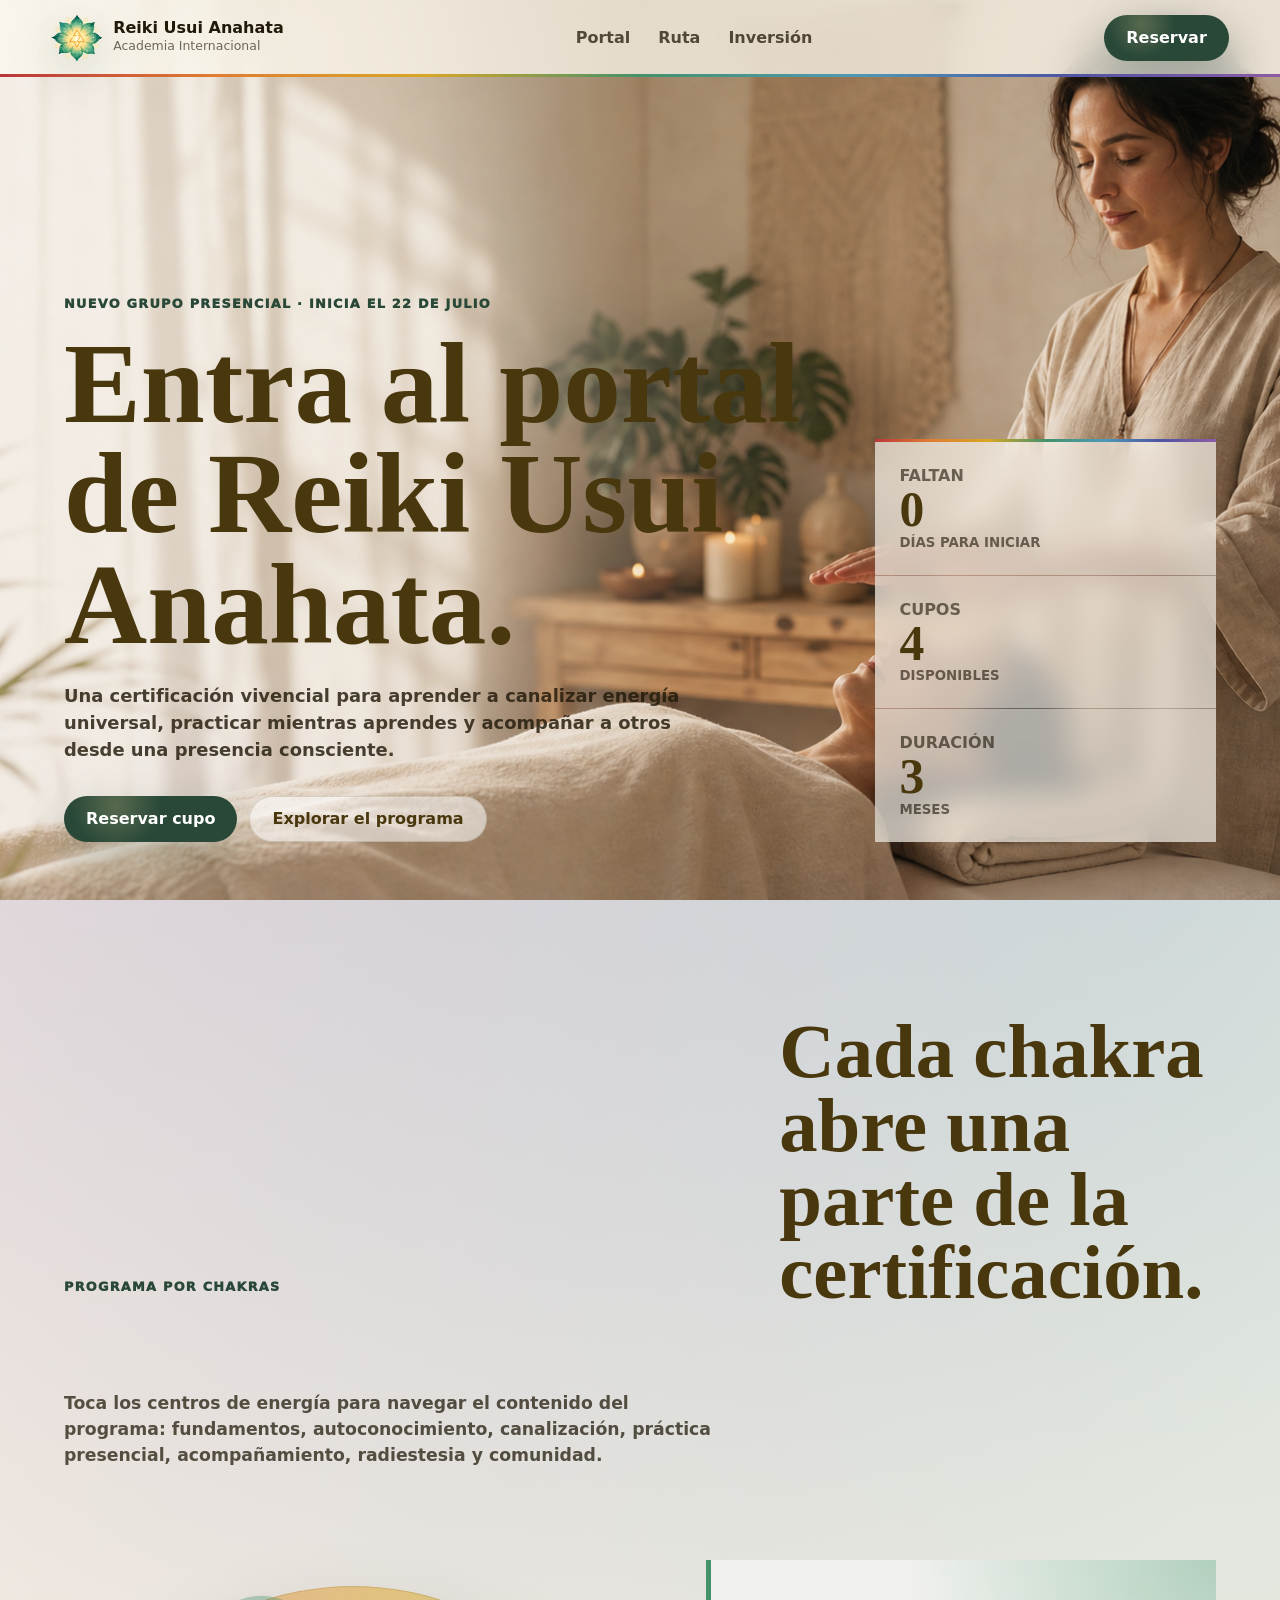
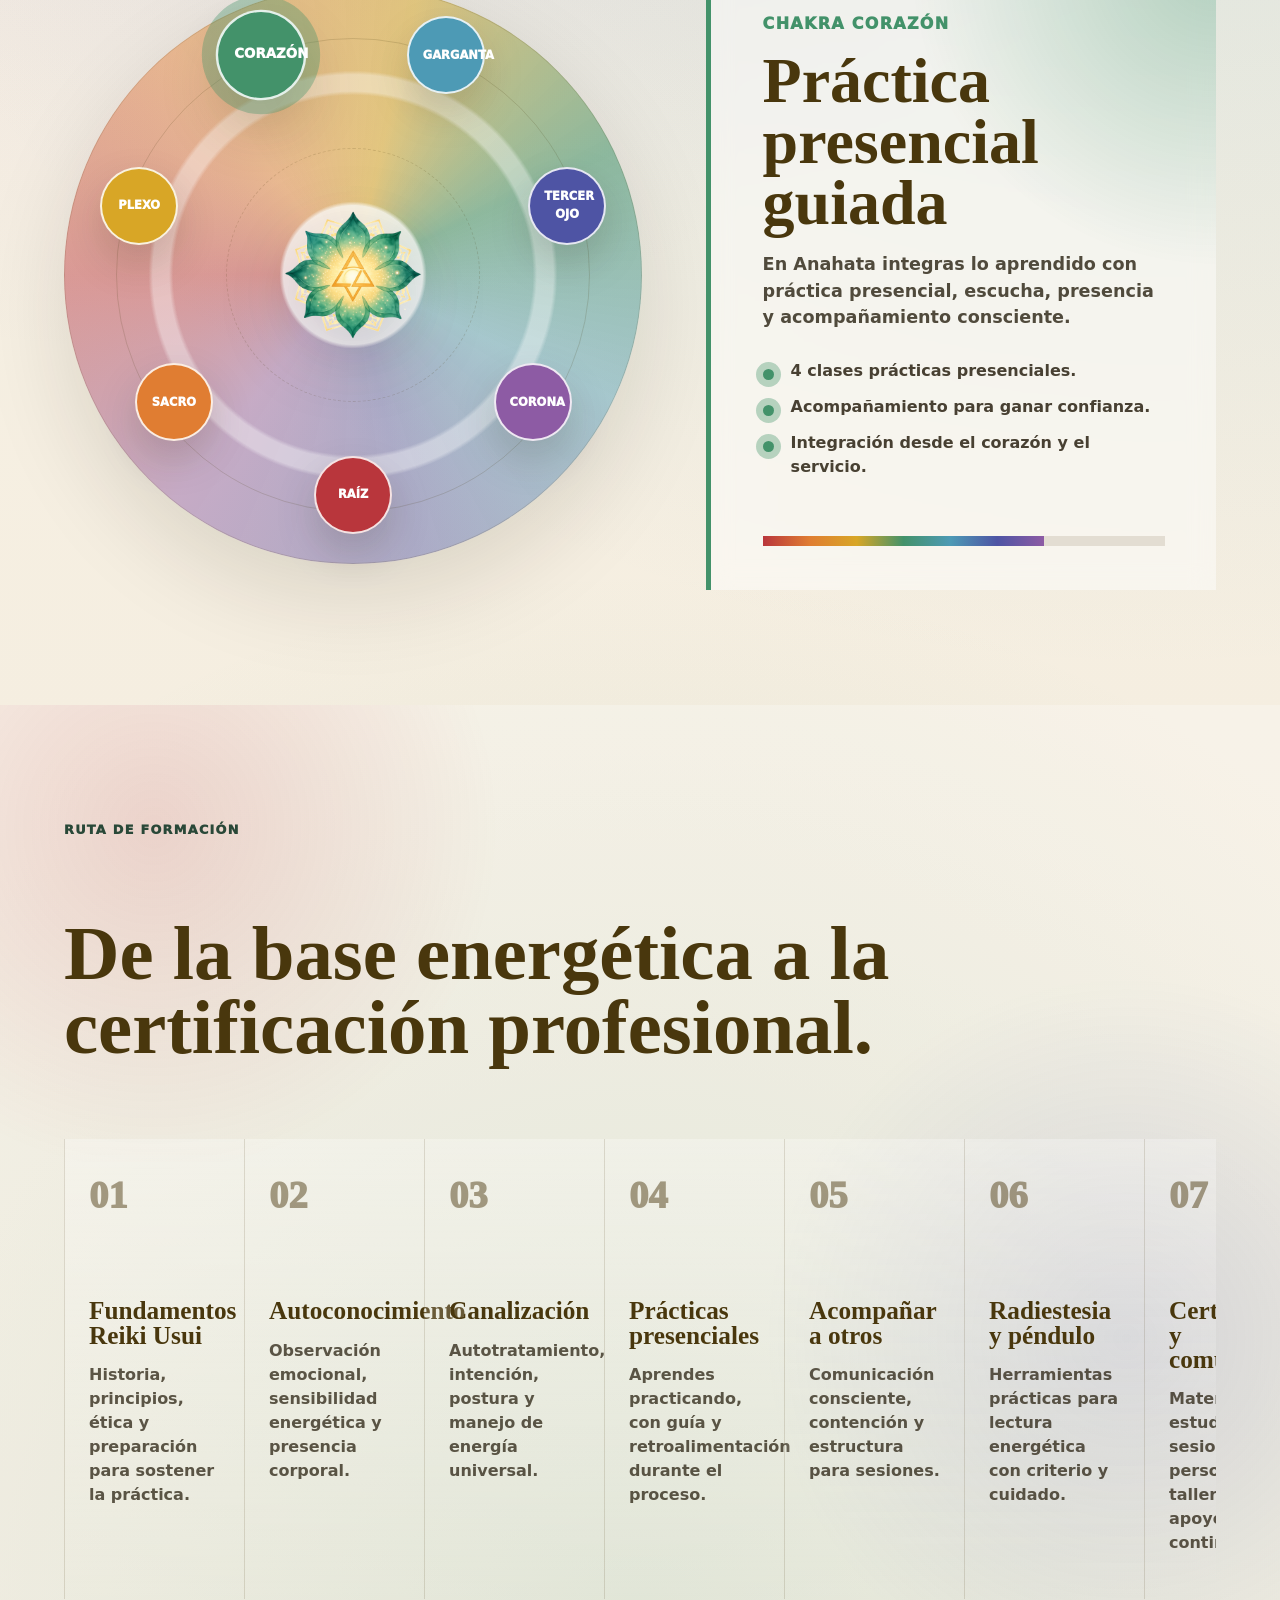
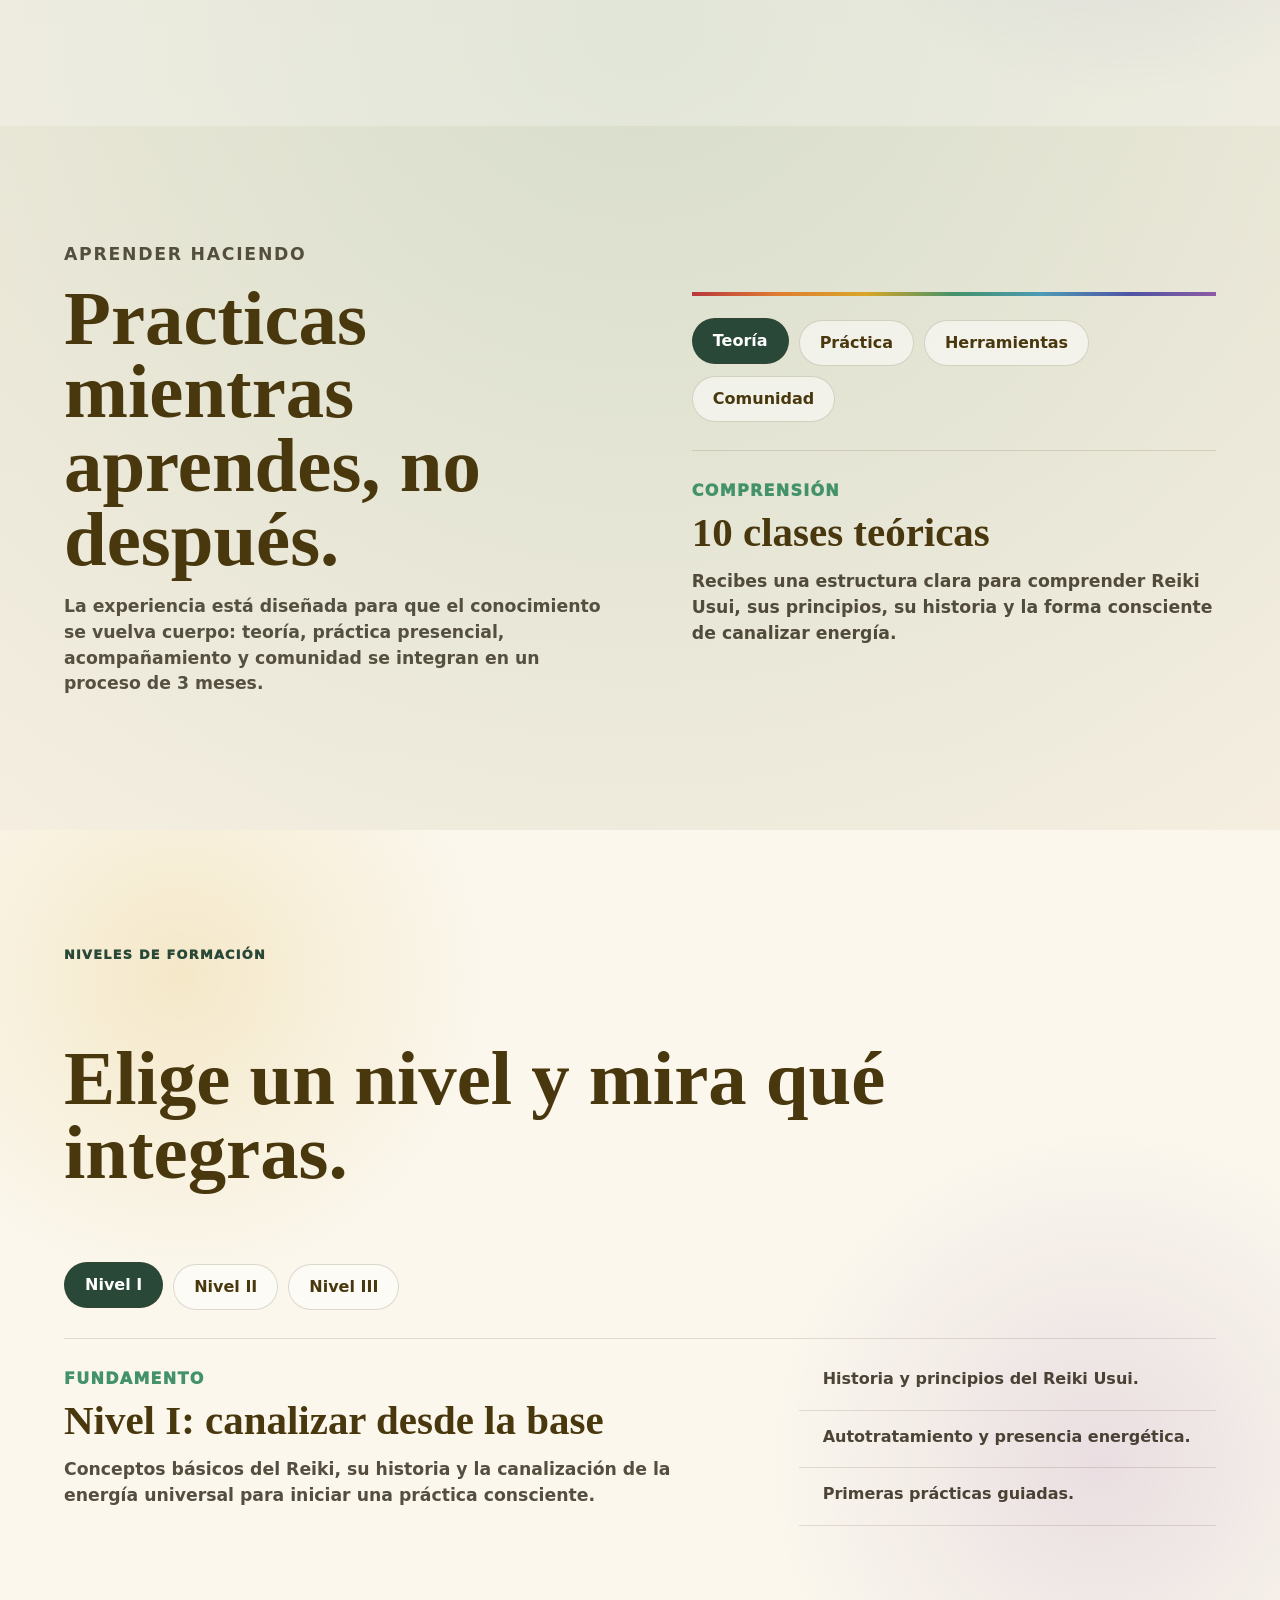
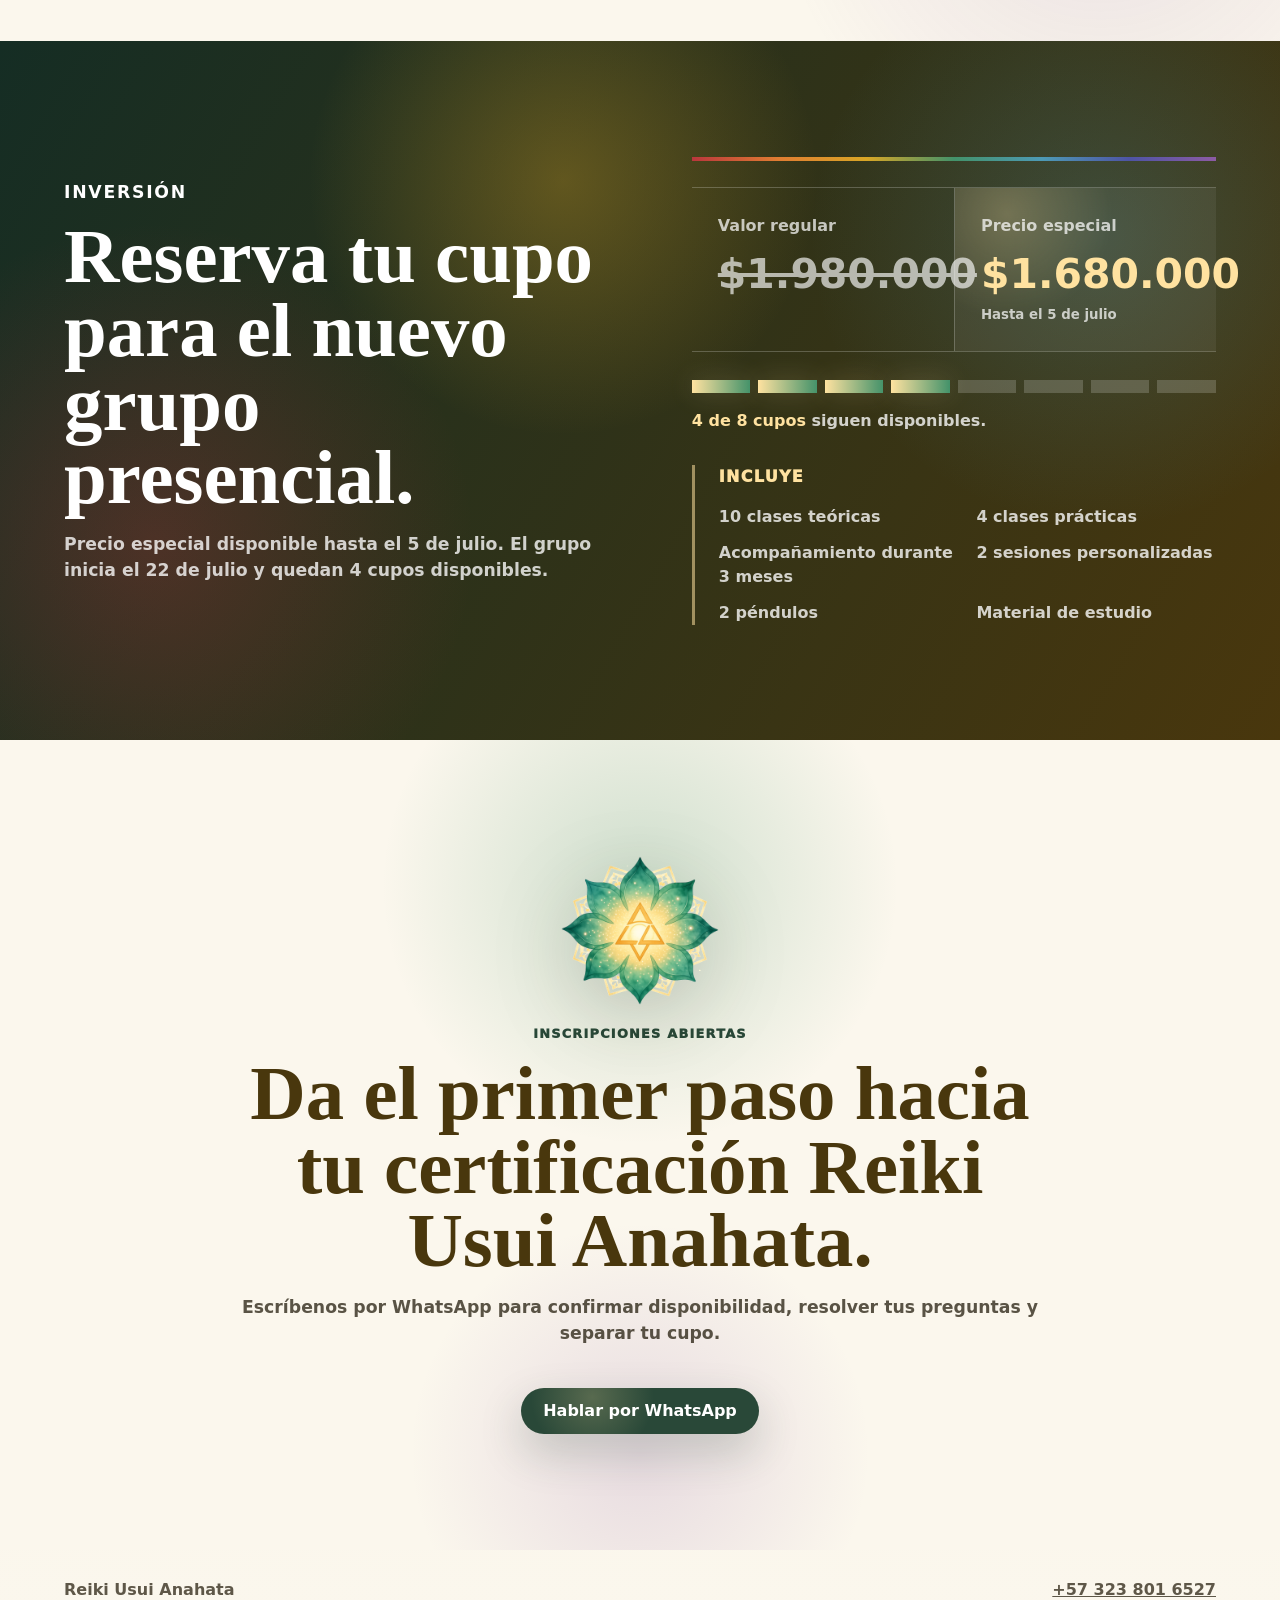
==== commit 493acccc: "Redesign landing as interactive Reiki portal" ====
--- a/index.html
+++ b/index.html
@@ -3,155 +3,224 @@
   <head>
     <meta charset="utf-8">
     <meta name="viewport" content="width=device-width, initial-scale=1">
-    <title>Academia de Reiki Anahata | Nuevo grupo presencial</title>
+    <title>Reiki Usui Anahata | Nuevo grupo presencial</title>
     <meta
       name="description"
-      content="Certificación presencial de Reiki Usui Anahata. Nuevo grupo inicia el 22 de julio. Practica mientras aprendes, con sanación integral, radiestesia y acompañamiento durante 3 meses."
+      content="Certificación presencial de Reiki Usui Anahata. Nuevo grupo inicia el 22 de julio. Practica mientras aprendes, con radiestesia, péndulo, acompañamiento y comunidad."
     >
-    <meta property="og:title" content="Academia de Reiki Anahata">
-    <meta property="og:description" content="Nuevo grupo presencial inicia el 22 de julio. Cupos abiertos.">
+    <meta property="og:title" content="Reiki Usui Anahata">
+    <meta property="og:description" content="Nuevo grupo presencial inicia el 22 de julio. Quedan 4 cupos.">
     <meta property="og:url" content="https://anahata.eventosjv.com/">
     <meta property="og:image" content="https://anahata.eventosjv.com/assets/hero-reiki-anahata.png">
     <meta property="og:type" content="website">
     <link rel="canonical" href="https://anahata.eventosjv.com/">
+    <link rel="preload" as="image" href="assets/logo-symbol.png">
     <link rel="preload" as="image" href="assets/hero-reiki-anahata.png">
-    <link rel="preload" as="image" href="assets/logo-symbol.png">
-    <link rel="stylesheet" href="styles.css?v=20260630d">
+    <link rel="stylesheet" href="styles.css?v=20260630e">
   </head>
   <body>
+    <div class="energy-field" aria-hidden="true"></div>
+
     <header class="site-header">
-      <a class="brand" href="#inicio" aria-label="Academia de Reiki Anahata">
+      <a class="brand" href="#inicio" aria-label="Reiki Usui Anahata">
         <img class="brand-logo" src="assets/logo-symbol.png" alt="">
-        <span class="brand-text">
+        <span>
           <strong>Reiki Usui Anahata</strong>
           <small>Academia Internacional</small>
         </span>
       </a>
       <nav class="nav" aria-label="Navegación principal">
-        <a href="#programa">Programa</a>
+        <a href="#portal">Portal</a>
+        <a href="#ruta">Ruta</a>
         <a href="#inversion">Inversión</a>
-        <a href="#inscripcion">Inscripción</a>
       </nav>
-      <a class="header-cta" href="https://wa.me/573238016527?text=Hola%2C%20quiero%20inscribirme%20al%20nuevo%20grupo%20presencial%20de%20Reiki%20Anahata%20que%20inicia%20el%2022%20de%20julio." target="_blank" rel="noreferrer">
-        WhatsApp
+      <a class="header-cta" href="https://wa.me/573238016527?text=Hola%2C%20quiero%20reservar%20mi%20cupo%20para%20Reiki%20Usui%20Anahata%20presencial." target="_blank" rel="noreferrer">
+        Reservar
       </a>
     </header>
 
     <main id="inicio">
-      <section class="hero">
-        <div class="hero-media" aria-hidden="true">
+      <section class="portal-hero">
+        <div class="hero-image" aria-hidden="true">
           <img src="assets/hero-reiki-anahata.png" alt="">
         </div>
-        <div class="hero-content">
-          <p class="eyebrow">Nuevo grupo presencial · 4 cupos disponibles</p>
-          <h1>Academia de Reiki Anahata</h1>
+
+        <div class="hero-copy">
+          <p class="eyebrow">Nuevo grupo presencial · inicia el 22 de julio</p>
+          <h1>Entra al portal de Reiki Usui Anahata.</h1>
           <p class="lead">
-            Certificación presencial en Reiki Usui para aprender a canalizar energía universal,
-            sanar desde el autoconocimiento y practicar mientras integras cada enseñanza.
+            Una certificación vivencial para aprender a canalizar energía universal,
+            practicar mientras aprendes y acompañar a otros desde una presencia consciente.
           </p>
           <div class="hero-actions">
-            <a class="button primary" href="https://wa.me/573238016527?text=Hola%2C%20quiero%20reservar%20mi%20cupo%20para%20Reiki%20Anahata%20presencial%20del%2022%20de%20julio." target="_blank" rel="noreferrer">
+            <a class="button primary" href="https://wa.me/573238016527?text=Hola%2C%20quiero%20reservar%20mi%20cupo%20para%20Reiki%20Usui%20Anahata%20presencial%20del%2022%20de%20julio." target="_blank" rel="noreferrer">
               Reservar cupo
             </a>
-            <a class="button secondary" href="#programa">Ver certificación</a>
-          </div>
-          <dl class="hero-facts">
-            <div>
-              <dt>Inicio</dt>
-              <dd>22 de julio</dd>
-            </div>
-            <div>
-              <dt>Modalidad</dt>
-              <dd>Presencial</dd>
-            </div>
-            <div>
-              <dt>Duración</dt>
-              <dd>3 meses</dd>
-            </div>
-          </dl>
-        </div>
-      </section>
-
-      <section class="countdown-band" aria-label="Cuenta regresiva">
-        <div>
-          <span class="label">Faltan</span>
-          <strong id="daysLeft">--</strong>
-          <span>días para iniciar</span>
-        </div>
-        <p>Quedan 4 cupos disponibles para el grupo presencial del 22 de julio.</p>
-      </section>
-
-      <section class="section intro chakra-lab" aria-labelledby="chakraTitle">
-        <div class="section-copy">
-          <p class="eyebrow">Descubre, aprende y transforma</p>
-          <h2 id="chakraTitle">El programa se vive a través de los 7 chakras.</h2>
+            <a class="button ghost" href="#portal">Explorar el programa</a>
+          </div>
+        </div>
+
+        <aside class="hero-console" aria-label="Estado del grupo">
+          <div>
+            <span>Faltan</span>
+            <strong id="daysLeft">--</strong>
+            <small>días para iniciar</small>
+          </div>
+          <div>
+            <span>Cupos</span>
+            <strong>4</strong>
+            <small>disponibles</small>
+          </div>
+          <div>
+            <span>Duración</span>
+            <strong>3</strong>
+            <small>meses</small>
+          </div>
+        </aside>
+      </section>
+
+      <section class="portal-section" id="portal" aria-labelledby="portalTitle">
+        <div class="section-intro">
+          <p class="eyebrow">Programa por chakras</p>
+          <h2 id="portalTitle">Cada chakra abre una parte de la certificación.</h2>
           <p>
-            Toca cada chakra para descubrir qué parte de la certificación activa:
-            teoría, práctica, radiestesia, acompañamiento, sesiones personalizadas
-            y comunidad.
+            Toca los centros de energía para navegar el contenido del programa:
+            fundamentos, autoconocimiento, canalización, práctica presencial,
+            acompañamiento, radiestesia y comunidad.
           </p>
         </div>
-        <div class="chakra-explorer" data-active-chakra="heart">
-          <div class="chakra-orbit" aria-label="Selector interactivo de chakras">
-            <button class="chakra-point root" type="button" data-chakra="root" aria-label="Raíz"></button>
-            <button class="chakra-point sacral" type="button" data-chakra="sacral" aria-label="Sacro"></button>
-            <button class="chakra-point solar" type="button" data-chakra="solar" aria-label="Plexo solar"></button>
-            <button class="chakra-point heart is-active" type="button" data-chakra="heart" aria-label="Corazón"></button>
-            <button class="chakra-point throat" type="button" data-chakra="throat" aria-label="Garganta"></button>
-            <button class="chakra-point third-eye" type="button" data-chakra="thirdEye" aria-label="Tercer ojo"></button>
-            <button class="chakra-point crown" type="button" data-chakra="crown" aria-label="Corona"></button>
-            <img src="assets/logo-symbol.png" alt="" aria-hidden="true">
-          </div>
-          <article class="chakra-card" aria-live="polite">
+
+        <div class="portal-interface">
+          <div class="chakra-gate" aria-label="Selector interactivo del programa por chakras">
+            <img class="gate-logo" src="assets/logo-symbol.png" alt="" aria-hidden="true">
+            <button class="chakra-node root" type="button" data-chakra="root">
+              <span>Raíz</span>
+            </button>
+            <button class="chakra-node sacral" type="button" data-chakra="sacral">
+              <span>Sacro</span>
+            </button>
+            <button class="chakra-node solar" type="button" data-chakra="solar">
+              <span>Plexo</span>
+            </button>
+            <button class="chakra-node heart is-active" type="button" data-chakra="heart">
+              <span>Corazón</span>
+            </button>
+            <button class="chakra-node throat" type="button" data-chakra="throat">
+              <span>Garganta</span>
+            </button>
+            <button class="chakra-node third-eye" type="button" data-chakra="thirdEye">
+              <span>Tercer ojo</span>
+            </button>
+            <button class="chakra-node crown" type="button" data-chakra="crown">
+              <span>Corona</span>
+            </button>
+          </div>
+
+          <article class="portal-readout" aria-live="polite">
             <span id="chakraKicker">Chakra corazón</span>
-            <h3 id="chakraName">Práctica guiada</h3>
+            <h3 id="chakraName">Práctica presencial guiada</h3>
             <p id="chakraText">
               En Anahata integras lo aprendido con práctica presencial, escucha,
               presencia y acompañamiento consciente.
             </p>
-            <ul id="chakraList" class="chakra-list">
+            <ul id="chakraList">
               <li>Prácticas presenciales durante la formación.</li>
               <li>Acompañamiento para ganar confianza.</li>
               <li>Integración desde el corazón y el servicio.</li>
             </ul>
-            <div class="energy-meter" aria-hidden="true">
+            <div class="frequency-bar" aria-hidden="true">
               <span id="energyMeter"></span>
             </div>
           </article>
         </div>
       </section>
 
-      <section class="split section" id="programa">
-        <div class="section-copy">
-          <p class="eyebrow">Beneficios del programa</p>
-          <h2>Aprendes Reiki Usui practicando desde el proceso formativo.</h2>
+      <section class="route-section" id="ruta">
+        <div class="section-intro compact">
+          <p class="eyebrow">Ruta de formación</p>
+          <h2>De la base energética a la certificación profesional.</h2>
+        </div>
+
+        <div class="route-line" aria-label="Ruta del programa Reiki Usui Anahata">
+          <article>
+            <span>01</span>
+            <h3>Fundamentos Reiki Usui</h3>
+            <p>Historia, principios, ética y preparación para sostener la práctica.</p>
+          </article>
+          <article>
+            <span>02</span>
+            <h3>Autoconocimiento</h3>
+            <p>Observación emocional, sensibilidad energética y presencia corporal.</p>
+          </article>
+          <article>
+            <span>03</span>
+            <h3>Canalización</h3>
+            <p>Autotratamiento, intención, postura y manejo de energía universal.</p>
+          </article>
+          <article>
+            <span>04</span>
+            <h3>Prácticas presenciales</h3>
+            <p>Aprendes practicando, con guía y retroalimentación durante el proceso.</p>
+          </article>
+          <article>
+            <span>05</span>
+            <h3>Acompañar a otros</h3>
+            <p>Comunicación consciente, contención y estructura para sesiones.</p>
+          </article>
+          <article>
+            <span>06</span>
+            <h3>Radiestesia y péndulo</h3>
+            <p>Herramientas prácticas para lectura energética con criterio y cuidado.</p>
+          </article>
+          <article>
+            <span>07</span>
+            <h3>Certificación y comunidad</h3>
+            <p>Material de estudio, sesiones personalizadas, talleres y apoyo continuo.</p>
+          </article>
+        </div>
+      </section>
+
+      <section class="practice-section">
+        <div class="practice-copy">
+          <p class="eyebrow">Aprender haciendo</p>
+          <h2>Practicas mientras aprendes, no después.</h2>
           <p>
-            Algo especial de nuestra Academia Anahata es que no esperas a graduarte
-            para empezar a integrar lo aprendido: tendrás la posibilidad de practicar
-            mientras aprendes, con guía, acompañamiento y espacios diseñados para
-            ganar confianza en tu canal energético.
+            La experiencia está diseñada para que el conocimiento se vuelva cuerpo:
+            teoría, práctica presencial, acompañamiento y comunidad se integran en
+            un proceso de 3 meses.
           </p>
         </div>
-        <ul class="check-list statement-list">
-          <li>Prácticas presenciales durante el proceso de formación.</li>
-          <li>Desarrollo espiritual y autoconocimiento.</li>
-          <li>Sanación integral orientada al bienestar y la reducción del estrés.</li>
-          <li>Técnicas de radiestesia y manejo de péndulo.</li>
-          <li>Certificación profesional como sanador Reiki.</li>
-        </ul>
-      </section>
-
-      <section class="section levels interactive-levels">
-        <div class="section-heading">
+
+        <div class="practice-board">
+          <div class="practice-tabs" role="tablist" aria-label="Dimensiones del proceso">
+            <button class="practice-tab is-active" type="button" data-practice="theory">Teoría</button>
+            <button class="practice-tab" type="button" data-practice="practice">Práctica</button>
+            <button class="practice-tab" type="button" data-practice="tools">Herramientas</button>
+            <button class="practice-tab" type="button" data-practice="community">Comunidad</button>
+          </div>
+          <article class="practice-readout" aria-live="polite">
+            <span id="practiceTag">Comprensión</span>
+            <h3 id="practiceTitle">10 clases teóricas</h3>
+            <p id="practiceText">
+              Recibes una estructura clara para comprender Reiki Usui, sus principios,
+              su historia y la forma consciente de canalizar energía.
+            </p>
+          </article>
+        </div>
+      </section>
+
+      <section class="level-section">
+        <div class="section-intro compact">
           <p class="eyebrow">Niveles de formación</p>
-          <h2>Elige un nivel y mira qué vas integrando.</h2>
-        </div>
+          <h2>Elige un nivel y mira qué integras.</h2>
+        </div>
+
         <div class="level-switcher" role="tablist" aria-label="Niveles de formación Reiki">
-          <button class="level-tab is-active" type="button" role="tab" aria-selected="true" data-level="one">Nivel I</button>
-          <button class="level-tab" type="button" role="tab" aria-selected="false" data-level="two">Nivel II</button>
-          <button class="level-tab" type="button" role="tab" aria-selected="false" data-level="three">Nivel III</button>
-        </div>
-        <div class="level-stage" aria-live="polite">
+          <button class="level-tab is-active" type="button" data-level="one">Nivel I</button>
+          <button class="level-tab" type="button" data-level="two">Nivel II</button>
+          <button class="level-tab" type="button" data-level="three">Nivel III</button>
+        </div>
+        <article class="level-stage" aria-live="polite">
           <div>
             <span id="levelTag">Fundamento</span>
             <h3 id="levelTitle">Nivel I: canalizar desde la base</h3>
@@ -165,46 +234,32 @@
             <li>Autotratamiento y presencia energética.</li>
             <li>Primeras prácticas guiadas.</li>
           </ul>
-        </div>
-      </section>
-
-      <section class="section support">
-        <div class="section-heading">
-          <p class="eyebrow">Acompañamiento integral</p>
-          <h2>No vienes solo a tomar clases. Entras a una comunidad.</h2>
-        </div>
-        <div class="support-grid">
-          <article>
-            <h3>Aprendizaje flexible</h3>
-            <p>Clases teóricas, prácticas presenciales y un proceso pensado para integrar lo aprendido.</p>
-          </article>
-          <article>
-            <h3>Apoyo continuo</h3>
-            <p>Después de graduarte seguirás siendo parte de una comunidad con eventos, talleres y recursos.</p>
-          </article>
-          <article>
-            <h3>Enfoque holístico</h3>
-            <p>Una comprensión completa del Reiki como técnica de sanación y camino de crecimiento interior.</p>
-          </article>
-        </div>
-      </section>
-
-      <section class="investment" id="inversion">
+        </article>
+      </section>
+
+      <section class="investment-section" id="inversion">
         <div class="investment-copy">
-          <p class="eyebrow">Inversión de la certificación</p>
-          <h2>Reserva tu cupo con precio especial hasta el 5 de julio.</h2>
-          <div class="pricing-panel">
-            <p class="price-regular">
+          <p class="eyebrow">Inversión</p>
+          <h2>Reserva tu cupo para el nuevo grupo presencial.</h2>
+          <p>
+            Precio especial disponible hasta el 5 de julio. El grupo inicia el
+            22 de julio y quedan 4 cupos disponibles.
+          </p>
+        </div>
+
+        <div class="investment-console">
+          <div class="price-row">
+            <p>
               <span>Valor regular</span>
               <strong>$1.980.000</strong>
             </p>
-            <p class="price-special">
+            <p class="featured-price">
               <span>Precio especial</span>
               <strong>$1.680.000</strong>
-              <small>Disponible hasta el 5 de julio.</small>
-            </p>
-          </div>
-          <p class="discount">Quedan 4 cupos disponibles para el grupo presencial.</p>
+              <small>Hasta el 5 de julio</small>
+            </p>
+          </div>
+
           <div class="seat-meter" aria-label="Disponibilidad de cupos">
             <div class="seat-row" aria-hidden="true">
               <span class="seat is-available"></span>
@@ -216,63 +271,42 @@
               <span class="seat"></span>
               <span class="seat"></span>
             </div>
-            <p><strong>4 de 8 cupos</strong> siguen disponibles para practicar en grupo.</p>
-          </div>
-        </div>
-        <div class="include-box">
-          <h3>Incluye</h3>
-          <ul>
-            <li>10 clases teóricas</li>
-            <li>4 clases prácticas</li>
-            <li>Acompañamiento durante 3 meses</li>
-            <li>2 sesiones personalizadas</li>
-            <li>2 péndulos</li>
-            <li>Material de estudio</li>
-          </ul>
-        </div>
-      </section>
-
-      <section class="section community">
-        <div class="section-heading">
-          <p class="eyebrow">Por qué elegir Reiki Anahata</p>
-          <h2>Formación profesional con enfoque humano.</h2>
-        </div>
-        <div class="feature-grid">
-          <article>
-            <h3>Experiencia profesional</h3>
-            <p>Instructores certificados y con experiencia para guiarte con claridad y calidad.</p>
-          </article>
-          <article>
-            <h3>Enfoque académico</h3>
-            <p>Aprendizaje estructurado para comprender cómo se canaliza y aplica la energía Reiki.</p>
-          </article>
-          <article>
-            <h3>Transformación personal</h3>
-            <p>Un camino de sanación interior que también te prepara para acompañar a otros.</p>
-          </article>
-        </div>
-      </section>
-
-      <section class="final-cta" id="inscripcion">
-        <div>
-          <p class="eyebrow">Inscripciones abiertas</p>
-          <h2>Empieza tu camino como sanador certificado Reiki Anahata.</h2>
-          <p>
-            Escríbenos por WhatsApp para confirmar disponibilidad, resolver tus preguntas
-            y separar tu cupo en el grupo que inicia el 22 de julio.
-          </p>
-        </div>
-        <a class="button primary" href="https://wa.me/573238016527?text=Hola%20Javi%2C%20quiero%20informaci%C3%B3n%20para%20inscribirme%20a%20la%20Academia%20de%20Reiki%20Anahata." target="_blank" rel="noreferrer">
+            <p><strong>4 de 8 cupos</strong> siguen disponibles.</p>
+          </div>
+
+          <div class="includes">
+            <span>Incluye</span>
+            <ul>
+              <li>10 clases teóricas</li>
+              <li>4 clases prácticas</li>
+              <li>Acompañamiento durante 3 meses</li>
+              <li>2 sesiones personalizadas</li>
+              <li>2 péndulos</li>
+              <li>Material de estudio</li>
+            </ul>
+          </div>
+        </div>
+      </section>
+
+      <section class="final-portal" id="inscripcion">
+        <img src="assets/logo-symbol.png" alt="" aria-hidden="true">
+        <p class="eyebrow">Inscripciones abiertas</p>
+        <h2>Da el primer paso hacia tu certificación Reiki Usui Anahata.</h2>
+        <p>
+          Escríbenos por WhatsApp para confirmar disponibilidad, resolver tus
+          preguntas y separar tu cupo.
+        </p>
+        <a class="button primary" href="https://wa.me/573238016527?text=Hola%20Javi%2C%20quiero%20informaci%C3%B3n%20para%20inscribirme%20a%20la%20Academia%20Reiki%20Usui%20Anahata." target="_blank" rel="noreferrer">
           Hablar por WhatsApp
         </a>
       </section>
     </main>
 
     <footer>
-      <p>Academia de Reiki Anahata</p>
+      <p>Reiki Usui Anahata</p>
       <a href="https://wa.me/573238016527" target="_blank" rel="noreferrer">+57 323 801 6527</a>
     </footer>
 
-    <script src="script.js"></script>
+    <script src="script.js?v=20260630e"></script>
   </body>
 </html>
--- a/styles.css
+++ b/styles.css
@@ -1,31 +1,15 @@
 :root {
-  --ink: #241b0a;
-  --earth: #4b390d;
-  --gold: #b9832d;
-  --sage: #63765c;
-  --moss: #2f4a3b;
-  --rose: #b87564;
-  --paper: #fbf8f1;
-  --cream: #efe7d6;
+  --ink: #211909;
+  --earth: #49370d;
+  --moss: #294838;
+  --moss-deep: #152d24;
+  --gold: #d8a626;
+  --paper: #fbf7ed;
+  --mist: rgba(255, 255, 255, 0.66);
   --white: #ffffff;
-  --chakra-root: rgba(185, 54, 60, 0.24);
-  --chakra-sacral: rgba(224, 125, 50, 0.23);
-  --chakra-solar: rgba(235, 190, 69, 0.25);
-  --chakra-heart: rgba(67, 146, 106, 0.27);
-  --chakra-throat: rgba(77, 154, 181, 0.23);
-  --chakra-third-eye: rgba(78, 84, 164, 0.21);
-  --chakra-crown: rgba(141, 91, 164, 0.21);
-  --chakra-line: linear-gradient(
-    90deg,
-    rgba(185, 54, 60, 0.74),
-    rgba(224, 125, 50, 0.72),
-    rgba(235, 190, 69, 0.78),
-    rgba(67, 146, 106, 0.82),
-    rgba(77, 154, 181, 0.72),
-    rgba(78, 84, 164, 0.66),
-    rgba(141, 91, 164, 0.7)
-  );
-  --shadow: 0 24px 80px rgba(36, 27, 10, 0.16);
+  --active: #43926a;
+  --active-glow: rgba(67, 146, 106, 0.34);
+  --chakra-line: linear-gradient(90deg, #b9363c, #e07d32, #d8a626, #43926a, #4d9ab5, #4e54a4, #8d5ba4);
   --radius: 8px;
 }
 
@@ -41,13 +25,17 @@
   margin: 0;
   color: var(--ink);
   background:
-    radial-gradient(circle at 8% 11%, var(--chakra-crown), transparent 25%),
-    radial-gradient(circle at 92% 14%, var(--chakra-throat), transparent 24%),
-    radial-gradient(circle at 16% 48%, var(--chakra-heart), transparent 28%),
-    radial-gradient(circle at 88% 68%, var(--chakra-solar), transparent 28%),
-    linear-gradient(180deg, var(--paper), #f8f2e9 46%, var(--paper));
+    radial-gradient(circle at 12% 8%, rgba(141, 91, 164, 0.22), transparent 24%),
+    radial-gradient(circle at 90% 12%, rgba(77, 154, 181, 0.24), transparent 26%),
+    radial-gradient(circle at 50% 50%, rgba(67, 146, 106, 0.16), transparent 32%),
+    linear-gradient(180deg, #fbf7ed 0%, #f3ebdc 48%, #fbf7ed 100%);
   font-family: Inter, ui-sans-serif, system-ui, -apple-system, BlinkMacSystemFont, "Segoe UI", sans-serif;
   line-height: 1.5;
+}
+
+body::selection {
+  color: var(--white);
+  background: var(--moss);
 }
 
 img {
@@ -59,31 +47,37 @@
   color: inherit;
 }
 
+.energy-field {
+  position: fixed;
+  inset: 0;
+  z-index: -5;
+  pointer-events: none;
+  opacity: 0.82;
+  background:
+    conic-gradient(from 210deg at 50% 12%, rgba(185, 54, 60, 0.08), rgba(224, 125, 50, 0.08), rgba(216, 166, 38, 0.1), rgba(67, 146, 106, 0.14), rgba(77, 154, 181, 0.08), rgba(78, 84, 164, 0.08), rgba(141, 91, 164, 0.08), rgba(185, 54, 60, 0.08)),
+    linear-gradient(90deg, rgba(255, 255, 255, 0.55), transparent 36%, rgba(255, 255, 255, 0.45));
+}
+
 .site-header {
   position: fixed;
-  top: 0;
-  left: 0;
-  right: 0;
-  z-index: 20;
+  inset: 0 0 auto;
+  z-index: 30;
   display: grid;
   grid-template-columns: auto 1fr auto;
   align-items: center;
   gap: 24px;
-  padding: 12px clamp(18px, 4vw, 56px);
-  background: rgba(251, 248, 241, 0.86);
-  border-bottom: 1px solid rgba(75, 57, 13, 0.12);
+  padding: 12px clamp(16px, 4vw, 56px);
+  background: rgba(251, 247, 237, 0.76);
+  border-bottom: 1px solid rgba(73, 55, 13, 0.12);
   backdrop-filter: blur(18px);
 }
 
 .site-header::after {
   content: "";
   position: absolute;
-  left: 0;
-  right: 0;
-  bottom: -1px;
-  height: 4px;
+  inset: auto 0 -1px;
+  height: 3px;
   background: var(--chakra-line);
-  opacity: 0.82;
 }
 
 .brand {
@@ -96,9 +90,8 @@
 .brand-logo {
   width: 52px;
   height: 52px;
-  flex: 0 0 52px;
   object-fit: contain;
-  filter: drop-shadow(0 8px 18px rgba(47, 74, 59, 0.2));
+  filter: drop-shadow(0 12px 24px rgba(41, 72, 56, 0.24));
 }
 
 .brand strong,
@@ -111,7 +104,7 @@
 }
 
 .brand small {
-  color: rgba(36, 27, 10, 0.66);
+  color: rgba(33, 25, 9, 0.64);
   font-size: 0.78rem;
 }
 
@@ -119,12 +112,17 @@
   justify-self: center;
   display: flex;
   gap: 28px;
-  font-size: 0.95rem;
 }
 
 .nav a,
-.header-cta {
+.header-cta,
+.button {
   text-decoration: none;
+}
+
+.nav a {
+  font-weight: 850;
+  color: rgba(33, 25, 9, 0.76);
 }
 
 .header-cta,
@@ -133,95 +131,72 @@
   min-height: 46px;
   align-items: center;
   justify-content: center;
-  border-radius: var(--radius);
-  padding: 0 20px;
-  font-weight: 800;
-  text-decoration: none;
+  border-radius: 999px;
+  padding: 0 22px;
+  font-weight: 900;
 }
 
 .header-cta,
 .button.primary {
   color: var(--white);
-  background: var(--moss);
-}
-
-.button.secondary {
+  background:
+    radial-gradient(circle at 30% 20%, rgba(255, 226, 160, 0.22), transparent 36%),
+    var(--moss);
+  box-shadow: 0 18px 44px rgba(41, 72, 56, 0.22);
+}
+
+.button.ghost {
   color: var(--earth);
-  background: rgba(255, 255, 255, 0.82);
-  border: 1px solid rgba(75, 57, 13, 0.18);
-}
-
-.hero {
+  background: rgba(255, 255, 255, 0.56);
+  border: 1px solid rgba(73, 55, 13, 0.16);
+}
+
+.portal-hero {
   position: relative;
-  min-height: 690px;
-  display: grid;
-  align-items: center;
-  padding: 108px clamp(18px, 5vw, 72px) 56px;
+  min-height: 100svh;
+  display: grid;
+  grid-template-columns: minmax(0, 0.92fr) minmax(280px, 0.4fr);
+  align-items: end;
+  gap: 28px;
+  padding: 132px clamp(18px, 5vw, 78px) 58px;
   overflow: hidden;
   isolation: isolate;
 }
 
-.hero-media,
-.hero-media::after {
+.hero-image,
+.hero-image::after {
   position: absolute;
   inset: 0;
-  z-index: -2;
-}
-
-.hero-media img {
+  z-index: -3;
+}
+
+.hero-image img {
   width: 100%;
   height: 100%;
   object-fit: cover;
   object-position: center;
-  filter: saturate(0.95);
-}
-
-.hero-media::after {
+  filter: saturate(0.92) contrast(0.96);
+}
+
+.hero-image::after {
   content: "";
-  z-index: -1;
-  background:
-    radial-gradient(circle at 58% 33%, rgba(67, 146, 106, 0.27), transparent 22%),
-    radial-gradient(circle at 78% 72%, rgba(141, 91, 164, 0.22), transparent 24%),
-    radial-gradient(circle at 18% 75%, rgba(224, 125, 50, 0.22), transparent 26%),
-    radial-gradient(circle at 34% 22%, rgba(235, 190, 69, 0.18), transparent 24%),
-    linear-gradient(90deg, rgba(251, 248, 241, 0.98) 0%, rgba(251, 248, 241, 0.9) 48%, rgba(251, 248, 241, 0.34) 100%),
-    linear-gradient(0deg, rgba(36, 27, 10, 0.3), transparent 52%);
-}
-
-.hero-content {
-  position: relative;
-  width: min(100%, 590px);
-  max-width: 590px;
-  padding: clamp(22px, 3.2vw, 36px);
-  border-radius: var(--radius);
-  background:
-    linear-gradient(rgba(251, 248, 241, 0.86), rgba(251, 248, 241, 0.86)) padding-box,
-    var(--chakra-line) border-box;
-  border: 2px solid transparent;
-  box-shadow: 0 24px 80px rgba(36, 27, 10, 0.12);
-  backdrop-filter: blur(8px);
-}
-
-.hero-content::before {
-  content: "";
-  position: absolute;
-  inset: 0;
-  z-index: -1;
-  border-radius: inherit;
-  background:
-    radial-gradient(circle at 20% 18%, var(--chakra-crown), transparent 28%),
-    radial-gradient(circle at 85% 20%, var(--chakra-throat), transparent 30%),
-    radial-gradient(circle at 50% 88%, var(--chakra-heart), transparent 34%),
-    radial-gradient(circle at 10% 92%, var(--chakra-root), transparent 24%),
-    radial-gradient(circle at 92% 86%, var(--chakra-solar), transparent 24%);
+  background:
+    radial-gradient(circle at 72% 34%, rgba(67, 146, 106, 0.32), transparent 28%),
+    radial-gradient(circle at 86% 70%, rgba(141, 91, 164, 0.22), transparent 24%),
+    linear-gradient(90deg, rgba(251, 247, 237, 0.98) 0%, rgba(251, 247, 237, 0.9) 46%, rgba(251, 247, 237, 0.34) 100%),
+    linear-gradient(0deg, rgba(21, 45, 36, 0.42), transparent 48%);
+}
+
+.hero-copy {
+  width: min(100%, 760px);
 }
 
 .eyebrow {
-  margin: 0 0 12px;
+  margin: 0 0 14px;
   color: var(--moss);
-  font-size: 0.82rem;
-  font-weight: 900;
-  letter-spacing: 0.08em;
+  font-size: 0.8rem;
+  font-weight: 950;
+  letter-spacing: 0.1em;
   text-transform: uppercase;
 }
 
@@ -231,28 +206,28 @@
   margin: 0;
   color: var(--earth);
   font-family: Georgia, "Times New Roman", serif;
-  line-height: 0.95;
+  line-height: 0.96;
 }
 
 h1 {
-  max-width: 500px;
-  font-size: clamp(2.7rem, 4.1vw, 4.35rem);
-  line-height: 1;
+  max-width: 820px;
+  font-size: clamp(4rem, 9vw, 9.6rem);
+  letter-spacing: 0;
 }
 
 h2 {
-  font-size: clamp(2.25rem, 5vw, 4.7rem);
+  font-size: clamp(2.6rem, 6vw, 6.4rem);
 }
 
 h3 {
-  font-size: 1.65rem;
+  font-size: clamp(1.8rem, 3.2vw, 3.8rem);
 }
 
 .lead {
-  max-width: 520px;
-  margin: 20px 0 0;
-  color: rgba(36, 27, 10, 0.86);
-  font-size: clamp(1rem, 1.2vw, 1.12rem);
+  max-width: 660px;
+  margin: 24px 0 0;
+  color: rgba(33, 25, 9, 0.82);
+  font-size: clamp(1.05rem, 1.4vw, 1.28rem);
   font-weight: 720;
 }
 
@@ -260,298 +235,329 @@
   display: flex;
   flex-wrap: wrap;
   gap: 12px;
-  margin-top: 28px;
-}
-
-.hero-facts {
-  display: grid;
-  grid-template-columns: repeat(3, minmax(0, 1fr));
-  gap: 10px;
-  max-width: 620px;
-  margin: 34px 0 0;
-}
-
-.hero-facts div {
-  border-left: 3px solid rgba(67, 146, 106, 0.55);
-  padding: 16px;
-  background: rgba(255, 255, 255, 0.48);
-}
-
-.hero-facts div:nth-child(2) {
-  border-left-color: rgba(235, 190, 69, 0.74);
-}
-
-.hero-facts div:nth-child(3) {
-  border-left-color: rgba(141, 91, 164, 0.6);
-}
-
-dt {
-  color: rgba(36, 27, 10, 0.64);
-  font-size: 0.78rem;
+  margin-top: 32px;
+}
+
+.hero-console {
+  align-self: end;
+  display: grid;
+  gap: 1px;
+  border-top: 3px solid transparent;
+  border-image: var(--chakra-line) 1;
+  background: rgba(255, 255, 255, 0.34);
+  backdrop-filter: blur(14px);
+}
+
+.hero-console div {
+  padding: 22px 24px;
+  background: rgba(251, 247, 237, 0.5);
+}
+
+.hero-console span,
+.hero-console small {
+  display: block;
+  color: rgba(33, 25, 9, 0.62);
   font-weight: 900;
   text-transform: uppercase;
 }
 
-dd {
-  margin: 3px 0 0;
-  font-size: 1.15rem;
-  font-weight: 900;
-}
-
-.countdown-band {
-  display: flex;
-  justify-content: space-between;
-  gap: 24px;
-  padding: 22px clamp(18px, 5vw, 72px);
-  color: var(--white);
-  background:
-    radial-gradient(circle at 8% 50%, rgba(235, 190, 69, 0.34), transparent 26%),
-    radial-gradient(circle at 94% 45%, rgba(77, 154, 181, 0.28), transparent 24%),
-    radial-gradient(circle at 56% 110%, rgba(141, 91, 164, 0.24), transparent 28%),
-    linear-gradient(100deg, #2f4a3b, #3d513f 48%, #4b390d);
-}
-
-.countdown-band div {
-  display: flex;
-  align-items: baseline;
-  gap: 10px;
-}
-
-.countdown-band strong {
-  color: #ffd87b;
-  font-size: 2.4rem;
-  line-height: 1;
-}
-
-.countdown-band p {
-  margin: 0;
-  font-weight: 700;
-}
-
-.label {
-  font-size: 0.78rem;
-  font-weight: 900;
-  text-transform: uppercase;
-}
-
-.section {
-  padding: clamp(64px, 8vw, 112px) clamp(18px, 5vw, 72px);
-}
-
-.intro {
-  display: grid;
-  grid-template-columns: minmax(0, 0.9fr) minmax(0, 1.1fr);
-  gap: 42px;
-  align-items: start;
-}
-
-.chakra-lab {
+.hero-console strong {
+  display: block;
+  color: var(--earth);
+  font-family: Georgia, serif;
+  font-size: 3.1rem;
+  line-height: 0.9;
+}
+
+.portal-section,
+.route-section,
+.practice-section,
+.level-section,
+.investment-section,
+.final-portal {
+  padding: clamp(76px, 9vw, 136px) clamp(18px, 5vw, 78px);
+}
+
+.section-intro {
+  display: grid;
+  grid-template-columns: minmax(0, 0.82fr) minmax(260px, 0.55fr);
+  gap: clamp(24px, 5vw, 80px);
+  align-items: end;
+  margin-bottom: clamp(38px, 6vw, 74px);
+}
+
+.section-intro.compact {
+  grid-template-columns: 1fr;
+  max-width: 920px;
+}
+
+.section-intro p:not(.eyebrow),
+.practice-copy p,
+.investment-copy p,
+.final-portal p:not(.eyebrow) {
+  color: rgba(33, 25, 9, 0.74);
+  font-size: 1.08rem;
+  font-weight: 660;
+}
+
+.portal-interface {
+  --active: #43926a;
+  --active-glow: rgba(67, 146, 106, 0.34);
+  display: grid;
+  grid-template-columns: minmax(290px, 0.84fr) minmax(280px, 0.74fr);
+  gap: clamp(28px, 5vw, 86px);
   align-items: center;
-  background:
-    radial-gradient(circle at 74% 26%, rgba(67, 146, 106, 0.22), transparent 28%),
-    radial-gradient(circle at 88% 82%, rgba(141, 91, 164, 0.2), transparent 24%),
-    linear-gradient(180deg, rgba(255, 255, 255, 0.18), transparent);
-}
-
-.chakra-explorer {
-  --active-glow: rgba(67, 146, 106, 0.42);
-  --active-solid: #43926a;
-  display: grid;
-  grid-template-columns: minmax(240px, 0.86fr) minmax(240px, 1fr);
-  gap: clamp(22px, 4vw, 46px);
-  align-items: center;
-}
-
-.chakra-orbit {
+}
+
+.chakra-gate {
   position: relative;
-  width: min(100%, 420px);
+  width: min(100%, 590px);
   aspect-ratio: 1;
   margin-inline: auto;
   border-radius: 50%;
   background:
-    radial-gradient(circle, rgba(255, 255, 255, 0.7) 0 26%, transparent 27%),
-    conic-gradient(
-      from -90deg,
-      rgba(185, 54, 60, 0.28),
-      rgba(224, 125, 50, 0.28),
-      rgba(235, 190, 69, 0.32),
-      rgba(67, 146, 106, 0.36),
-      rgba(77, 154, 181, 0.28),
-      rgba(78, 84, 164, 0.28),
-      rgba(141, 91, 164, 0.3),
-      rgba(185, 54, 60, 0.28)
-    );
-  box-shadow: inset 0 0 0 1px rgba(75, 57, 13, 0.1), 0 24px 70px rgba(36, 27, 10, 0.1);
-}
-
-.chakra-orbit::before,
-.chakra-orbit::after {
+    radial-gradient(circle, rgba(255, 255, 255, 0.78) 0 17%, transparent 18%),
+    radial-gradient(circle, transparent 0 44%, rgba(255, 255, 255, 0.38) 45% 49%, transparent 50%),
+    conic-gradient(from -90deg, rgba(185, 54, 60, 0.46), rgba(224, 125, 50, 0.46), rgba(216, 166, 38, 0.52), rgba(67, 146, 106, 0.56), rgba(77, 154, 181, 0.46), rgba(78, 84, 164, 0.44), rgba(141, 91, 164, 0.46), rgba(185, 54, 60, 0.46));
+  box-shadow: inset 0 0 0 1px rgba(73, 55, 13, 0.14), 0 34px 90px rgba(33, 25, 9, 0.12);
+}
+
+.chakra-gate::before,
+.chakra-gate::after {
   content: "";
   position: absolute;
-  inset: 14%;
+  inset: 9%;
   border-radius: 50%;
-  border: 1px solid rgba(75, 57, 13, 0.12);
-}
-
-.chakra-orbit::after {
-  inset: 30%;
+  border: 1px solid rgba(73, 55, 13, 0.16);
+}
+
+.chakra-gate::after {
+  inset: 28%;
   border-style: dashed;
 }
 
-.chakra-orbit img {
+.gate-logo {
   position: absolute;
-  inset: 50% auto auto 50%;
-  width: 28%;
+  top: 50%;
+  left: 50%;
+  width: 24%;
   transform: translate(-50%, -50%);
-  filter: drop-shadow(0 14px 28px rgba(36, 27, 10, 0.18));
-  pointer-events: none;
-}
-
-.chakra-point {
+  filter: drop-shadow(0 18px 38px rgba(33, 25, 9, 0.22));
+}
+
+.chakra-node {
   position: absolute;
-  width: 34px;
-  height: 34px;
-  border: 2px solid rgba(255, 255, 255, 0.84);
+  width: 78px;
+  height: 78px;
+  border: 2px solid rgba(255, 255, 255, 0.86);
   border-radius: 50%;
   cursor: pointer;
   transform: translate(-50%, -50%);
-  box-shadow: 0 12px 28px rgba(36, 27, 10, 0.16);
+  color: var(--white);
+  font: inherit;
+  font-size: 0.72rem;
+  font-weight: 950;
+  text-transform: uppercase;
+  box-shadow: 0 18px 42px rgba(33, 25, 9, 0.18);
   transition: transform 180ms ease, box-shadow 180ms ease;
 }
 
-.chakra-point:hover,
-.chakra-point:focus-visible,
-.chakra-point.is-active {
-  transform: translate(-50%, -50%) scale(1.22);
-  box-shadow: 0 0 0 9px var(--active-glow), 0 16px 34px rgba(36, 27, 10, 0.18);
+.chakra-node span {
+  display: block;
+  padding-inline: 8px;
+}
+
+.chakra-node:hover,
+.chakra-node:focus-visible,
+.chakra-node.is-active {
+  z-index: 2;
+  transform: translate(-50%, -50%) scale(1.16);
+  box-shadow: 0 0 0 12px var(--active-glow), 0 24px 52px rgba(33, 25, 9, 0.2);
   outline: 0;
 }
 
-.chakra-point.root {
-  top: 83%;
+.chakra-node.root {
+  top: 88%;
   left: 50%;
   background: #b9363c;
 }
 
-.chakra-point.sacral {
-  top: 71%;
-  left: 26%;
+.chakra-node.sacral {
+  top: 72%;
+  left: 19%;
   background: #e07d32;
 }
 
-.chakra-point.solar {
-  top: 45%;
-  left: 18%;
-  background: #ebbe45;
-}
-
-.chakra-point.heart {
-  top: 21%;
+.chakra-node.solar {
+  top: 38%;
+  left: 13%;
+  background: #d8a626;
+}
+
+.chakra-node.heart {
+  top: 12%;
   left: 34%;
   background: #43926a;
 }
 
-.chakra-point.throat {
-  top: 21%;
+.chakra-node.throat {
+  top: 12%;
   left: 66%;
   background: #4d9ab5;
 }
 
-.chakra-point.third-eye {
-  top: 45%;
-  left: 82%;
+.chakra-node.third-eye {
+  top: 38%;
+  left: 87%;
   background: #4e54a4;
 }
 
-.chakra-point.crown {
-  top: 71%;
-  left: 74%;
+.chakra-node.crown {
+  top: 72%;
+  left: 81%;
   background: #8d5ba4;
 }
 
-.chakra-card {
+.portal-readout {
   position: relative;
-  min-height: 280px;
-  padding: clamp(24px, 4vw, 42px);
-  border-left: 4px solid var(--active-solid);
-  background:
-    radial-gradient(circle at 100% 0%, var(--active-glow), transparent 36%),
-    rgba(255, 255, 255, 0.42);
-  backdrop-filter: blur(8px);
-}
-
-.chakra-card span {
-  color: var(--active-solid);
-  font-weight: 900;
+  min-height: 500px;
+  padding: clamp(28px, 4vw, 52px);
+  border-left: 5px solid var(--active);
+  background:
+    radial-gradient(circle at 100% 0%, var(--active-glow), transparent 38%),
+    rgba(255, 255, 255, 0.46);
+  backdrop-filter: blur(12px);
+}
+
+.portal-readout span,
+.practice-readout span,
+.level-stage span,
+.includes span {
+  color: var(--active);
+  font-weight: 950;
   letter-spacing: 0.08em;
   text-transform: uppercase;
 }
 
-.chakra-card h3 {
+.portal-readout h3 {
   margin-top: 14px;
-  font-size: clamp(2.5rem, 5vw, 4.7rem);
-}
-
-.chakra-card p {
-  max-width: 480px;
-  color: rgba(36, 27, 10, 0.78);
-  font-size: 1.08rem;
-  font-weight: 650;
-}
-
-.chakra-list {
-  display: grid;
-  gap: 10px;
-  max-width: 520px;
-  margin: 22px 0 34px;
+  color: var(--earth);
+  font-size: clamp(2.4rem, 5vw, 5.2rem);
+}
+
+.portal-readout p {
+  max-width: 560px;
+  color: rgba(33, 25, 9, 0.78);
+  font-size: 1.1rem;
+  font-weight: 680;
+}
+
+.portal-readout ul {
+  display: grid;
+  gap: 12px;
+  margin: 28px 0 60px;
   padding: 0;
   list-style: none;
 }
 
-.chakra-list li {
+.portal-readout li {
   position: relative;
-  padding-left: 24px;
-  color: rgba(36, 27, 10, 0.8);
-  font-weight: 760;
-}
-
-.chakra-list li::before {
+  padding-left: 28px;
+  color: rgba(33, 25, 9, 0.82);
+  font-weight: 800;
+}
+
+.portal-readout li::before {
   content: "";
   position: absolute;
-  top: 0.67em;
+  top: 0.64em;
   left: 0;
-  width: 10px;
+  width: 11px;
+  height: 11px;
+  border-radius: 50%;
+  background: var(--active);
+  box-shadow: 0 0 0 7px var(--active-glow);
+}
+
+.frequency-bar {
+  position: absolute;
+  right: clamp(28px, 4vw, 52px);
+  bottom: clamp(26px, 4vw, 44px);
+  left: clamp(28px, 4vw, 52px);
   height: 10px;
-  border-radius: 50%;
-  background: var(--active-solid);
-  box-shadow: 0 0 0 6px var(--active-glow);
-}
-
-.energy-meter {
-  position: absolute;
-  left: clamp(24px, 4vw, 42px);
-  right: clamp(24px, 4vw, 42px);
-  bottom: clamp(20px, 3vw, 28px);
-  height: 8px;
   overflow: hidden;
-  background: rgba(75, 57, 13, 0.12);
-}
-
-.energy-meter span {
+  background: rgba(73, 55, 13, 0.12);
+}
+
+.frequency-bar span {
   display: block;
-  width: 58%;
+  width: 68%;
   height: 100%;
   background: var(--chakra-line);
   transition: width 240ms ease;
 }
 
-.interactive-levels {
-  background:
-    radial-gradient(circle at 10% 18%, var(--chakra-root), transparent 24%),
-    radial-gradient(circle at 84% 24%, var(--chakra-crown), transparent 28%),
-    var(--paper);
-}
-
+.route-section {
+  background:
+    radial-gradient(circle at 12% 12%, rgba(185, 54, 60, 0.16), transparent 24%),
+    radial-gradient(circle at 88% 62%, rgba(78, 84, 164, 0.16), transparent 28%),
+    rgba(255, 255, 255, 0.26);
+}
+
+.route-line {
+  display: grid;
+  grid-template-columns: repeat(7, minmax(180px, 1fr));
+  gap: 0;
+  overflow-x: auto;
+  padding-bottom: 12px;
+}
+
+.route-line article {
+  min-height: 330px;
+  padding: 28px 24px;
+  border-left: 1px solid rgba(73, 55, 13, 0.14);
+  background:
+    linear-gradient(180deg, rgba(255, 255, 255, 0.28), transparent),
+    transparent;
+}
+
+.route-line article:last-child {
+  border-right: 1px solid rgba(73, 55, 13, 0.14);
+}
+
+.route-line span {
+  display: inline-block;
+  margin-bottom: 74px;
+  color: rgba(73, 55, 13, 0.48);
+  font-family: Georgia, serif;
+  font-size: 2.4rem;
+  font-weight: 950;
+}
+
+.route-line h3 {
+  font-size: 1.58rem;
+}
+
+.route-line p {
+  color: rgba(33, 25, 9, 0.72);
+  font-weight: 650;
+}
+
+.practice-section,
+.investment-section {
+  display: grid;
+  grid-template-columns: minmax(0, 0.82fr) minmax(300px, 0.78fr);
+  gap: clamp(28px, 6vw, 92px);
+  align-items: center;
+}
+
+.practice-board {
+  border-top: 4px solid transparent;
+  border-image: var(--chakra-line) 1;
+  padding-top: 24px;
+}
+
+.practice-tabs,
 .level-switcher {
   display: flex;
   flex-wrap: wrap;
@@ -559,19 +565,23 @@
   margin-bottom: 28px;
 }
 
+.practice-tab,
 .level-tab {
   min-height: 46px;
-  border: 1px solid rgba(75, 57, 13, 0.18);
+  border: 1px solid rgba(73, 55, 13, 0.18);
   border-radius: 999px;
   padding: 0 20px;
   color: var(--earth);
-  background: rgba(255, 255, 255, 0.58);
+  background: rgba(255, 255, 255, 0.52);
   cursor: pointer;
   font: inherit;
   font-weight: 900;
   transition: background 180ms ease, color 180ms ease, transform 180ms ease;
 }
 
+.practice-tab:hover,
+.practice-tab:focus-visible,
+.practice-tab.is-active,
 .level-tab:hover,
 .level-tab:focus-visible,
 .level-tab.is-active {
@@ -581,33 +591,35 @@
   transform: translateY(-2px);
 }
 
+.practice-readout,
 .level-stage {
-  display: grid;
-  grid-template-columns: minmax(0, 0.95fr) minmax(260px, 0.65fr);
-  gap: clamp(24px, 5vw, 70px);
-  align-items: start;
-  padding-top: 26px;
-  border-top: 3px solid transparent;
-  border-image: var(--chakra-line) 1;
-}
-
-.level-stage span {
-  color: var(--moss);
-  font-weight: 900;
-  letter-spacing: 0.08em;
-  text-transform: uppercase;
-}
-
+  padding: 28px 0 0;
+  border-top: 1px solid rgba(73, 55, 13, 0.14);
+}
+
+.practice-readout h3,
 .level-stage h3 {
-  margin-top: 12px;
-  font-size: clamp(2rem, 4vw, 3.8rem);
-}
-
+  margin-top: 10px;
+}
+
+.practice-readout p,
 .level-stage p {
-  max-width: 700px;
-  color: rgba(36, 27, 10, 0.76);
+  color: rgba(33, 25, 9, 0.76);
   font-size: 1.08rem;
-  font-weight: 650;
+  font-weight: 660;
+}
+
+.level-section {
+  background:
+    radial-gradient(circle at 14% 18%, rgba(216, 166, 38, 0.18), transparent 24%),
+    radial-gradient(circle at 86% 78%, rgba(141, 91, 164, 0.16), transparent 26%),
+    var(--paper);
+}
+
+.level-stage {
+  display: grid;
+  grid-template-columns: minmax(0, 0.9fr) minmax(260px, 0.56fr);
+  gap: clamp(24px, 5vw, 72px);
 }
 
 .level-stage ul {
@@ -619,431 +631,189 @@
 }
 
 .level-stage li {
-  padding: 0 0 14px 22px;
-  border-bottom: 1px solid rgba(75, 57, 13, 0.12);
-  color: rgba(36, 27, 10, 0.8);
+  padding: 0 0 14px 24px;
+  border-bottom: 1px solid rgba(73, 55, 13, 0.14);
+  color: rgba(33, 25, 9, 0.8);
   font-weight: 800;
 }
 
-.level-stage li::marker {
-  content: "";
-}
-
-.section-copy p:not(.eyebrow),
-.section-heading p:not(.eyebrow) {
-  max-width: 680px;
-  color: rgba(36, 27, 10, 0.76);
-  font-size: 1.08rem;
-}
-
-.feature-grid,
-.level-grid,
-.support-grid {
-  display: grid;
-  grid-template-columns: repeat(3, minmax(0, 1fr));
-  gap: clamp(18px, 3vw, 34px);
-}
-
-.feature-grid article,
-.level-grid article {
-  position: relative;
-  overflow: hidden;
-  padding: 8px 0 0 22px;
-  border-left: 2px solid rgba(75, 57, 13, 0.14);
-}
-
-.feature-grid article::before,
-.level-grid article::before,
-.support-grid article::before {
-  content: "";
-  position: absolute;
-  top: 0;
-  left: -2px;
-  width: 2px;
-  height: 72px;
-  opacity: 1;
-}
-
-.feature-grid article:nth-child(1)::before,
-.level-grid article:nth-child(1)::before,
-.support-grid article:nth-child(1)::before {
-  background: linear-gradient(90deg, rgba(185, 54, 60, 0.76), rgba(224, 125, 50, 0.72), rgba(235, 190, 69, 0.76));
-}
-
-.feature-grid article:nth-child(2)::before,
-.level-grid article:nth-child(2)::before,
-.support-grid article:nth-child(2)::before {
-  background: linear-gradient(90deg, rgba(235, 190, 69, 0.76), rgba(67, 146, 106, 0.84), rgba(77, 154, 181, 0.7));
-}
-
-.feature-grid article:nth-child(3)::before,
-.level-grid article:nth-child(3)::before,
-.support-grid article:nth-child(3)::before {
-  background: linear-gradient(90deg, rgba(77, 154, 181, 0.7), rgba(78, 84, 164, 0.68), rgba(141, 91, 164, 0.76));
-}
-
-.feature-grid span {
-  display: inline-flex;
-  margin-bottom: 18px;
-  color: rgba(75, 57, 13, 0.58);
-  font-family: Georgia, serif;
-  font-size: 2.35rem;
+.investment-section {
+  color: var(--white);
+  background:
+    radial-gradient(circle at 12% 72%, rgba(185, 54, 60, 0.28), transparent 26%),
+    radial-gradient(circle at 44% 20%, rgba(216, 166, 38, 0.32), transparent 28%),
+    radial-gradient(circle at 86% 28%, rgba(77, 154, 181, 0.24), transparent 24%),
+    linear-gradient(120deg, #152d24, #49370d);
+}
+
+.investment-section h2,
+.investment-section .eyebrow {
+  color: var(--white);
+}
+
+.investment-copy p {
+  color: rgba(255, 255, 255, 0.78);
+}
+
+.investment-console {
+  border-top: 4px solid transparent;
+  border-image: var(--chakra-line) 1;
+  padding-top: 26px;
+}
+
+.price-row {
+  display: grid;
+  grid-template-columns: repeat(2, minmax(0, 1fr));
+  border-top: 1px solid rgba(255, 255, 255, 0.22);
+  border-bottom: 1px solid rgba(255, 255, 255, 0.22);
+}
+
+.price-row p {
+  margin: 0;
+  padding: 26px;
+}
+
+.price-row p + p {
+  border-left: 1px solid rgba(255, 255, 255, 0.22);
+}
+
+.price-row span,
+.price-row small {
+  display: block;
+  color: rgba(255, 255, 255, 0.72);
   font-weight: 900;
-  line-height: 1;
-}
-
-.feature-grid p,
-.level-grid p,
-.support-grid p {
-  color: rgba(36, 27, 10, 0.74);
-  font-weight: 600;
-}
-
-.feature-grid h3,
-.level-grid h3,
-.support-grid h3 {
-  max-width: 10ch;
-}
-
-.support-grid h3 {
-  max-width: 14ch;
-}
-
-.split {
-  display: grid;
-  grid-template-columns: minmax(0, 0.9fr) minmax(0, 1fr);
-  gap: clamp(28px, 5vw, 72px);
-  align-items: center;
-  background:
-    radial-gradient(circle at 85% 16%, var(--chakra-crown), transparent 27%),
-    radial-gradient(circle at 16% 82%, var(--chakra-heart), transparent 30%),
-    radial-gradient(circle at 48% 22%, var(--chakra-solar), transparent 24%),
-    var(--cream);
-}
-
-.image-panel {
-  overflow: hidden;
-  border-radius: var(--radius);
-  box-shadow: var(--shadow);
-}
-
-.image-panel img {
-  width: 100%;
-  aspect-ratio: 4 / 3;
-  object-fit: cover;
-}
-
-.check-list {
-  display: grid;
-  gap: 12px;
-  margin: 28px 0 0;
+}
+
+.price-row strong {
+  display: block;
+  margin-top: 6px;
+  color: var(--white);
+  font-size: clamp(1.7rem, 3.2vw, 3rem);
+}
+
+.price-row p:first-child strong {
+  opacity: 0.65;
+  text-decoration: line-through;
+}
+
+.featured-price {
+  background:
+    radial-gradient(circle at 20% 16%, rgba(255, 226, 160, 0.24), transparent 42%),
+    rgba(255, 255, 255, 0.06);
+}
+
+.featured-price strong {
+  color: #ffe2a0;
+}
+
+.seat-meter {
+  margin-top: 28px;
+}
+
+.seat-row {
+  display: grid;
+  grid-template-columns: repeat(8, minmax(18px, 1fr));
+  gap: 8px;
+}
+
+.seat {
+  height: 13px;
+  background: rgba(255, 255, 255, 0.18);
+}
+
+.seat.is-available {
+  background: linear-gradient(90deg, #ffe2a0, #43926a);
+  box-shadow: 0 0 26px rgba(255, 226, 160, 0.2);
+}
+
+.seat-meter p,
+.includes li {
+  color: rgba(255, 255, 255, 0.78);
+  font-weight: 760;
+}
+
+.seat-meter strong,
+.includes span {
+  color: #ffe2a0;
+}
+
+.includes {
+  margin-top: 32px;
+  padding-left: 24px;
+  border-left: 3px solid rgba(255, 226, 160, 0.54);
+}
+
+.includes ul {
+  display: grid;
+  grid-template-columns: repeat(2, minmax(0, 1fr));
+  gap: 12px 18px;
+  margin: 16px 0 0;
   padding: 0;
   list-style: none;
 }
 
-.check-list li {
-  position: relative;
-  padding-left: 32px;
-  font-weight: 800;
-}
-
-.check-list li::before {
-  content: "";
-  position: absolute;
-  top: 8px;
-  left: 0;
-  width: 14px;
-  height: 14px;
-  border-radius: 50%;
-  background: radial-gradient(circle, #fff0b8 0 22%, var(--gold) 23% 100%);
-  box-shadow: 0 0 0 6px rgba(185, 131, 45, 0.14), 0 0 18px rgba(67, 146, 106, 0.18);
-}
-
-.section-heading {
-  max-width: 850px;
-  margin-bottom: 34px;
-}
-
-.support {
-  background:
-    radial-gradient(circle at 12% 18%, var(--chakra-throat), transparent 26%),
-    radial-gradient(circle at 88% 78%, var(--chakra-sacral), transparent 28%),
-    radial-gradient(circle at 55% 18%, var(--chakra-third-eye), transparent 22%),
-    #f7f0e8;
-}
-
-.support-grid article {
-  position: relative;
-  overflow: hidden;
-  padding: 8px 0 0 22px;
-  border-left: 2px solid rgba(75, 57, 13, 0.14);
-}
-
-.support-grid h3,
-.support-grid p {
-  padding-inline: 0;
-}
-
-.support-grid h3 {
-  margin-top: 0;
-}
-
-.support-grid p {
-  padding-bottom: 0;
-}
-
-.investment {
-  display: grid;
-  grid-template-columns: minmax(0, 1fr) minmax(280px, 0.55fr);
-  gap: 28px;
-  align-items: stretch;
-  padding: clamp(64px, 8vw, 112px) clamp(18px, 5vw, 72px);
-  color: var(--white);
-  background:
-    radial-gradient(circle at 8% 80%, rgba(185, 54, 60, 0.3), transparent 26%),
-    radial-gradient(circle at 18% 18%, rgba(185, 131, 45, 0.38), transparent 32%),
-    radial-gradient(circle at 54% 60%, rgba(67, 146, 106, 0.22), transparent 28%),
-    radial-gradient(circle at 74% 18%, rgba(77, 154, 181, 0.26), transparent 26%),
-    radial-gradient(circle at 92% 88%, rgba(141, 91, 164, 0.28), transparent 24%),
-    linear-gradient(120deg, rgba(47, 74, 59, 0.98), rgba(75, 57, 13, 0.92));
-}
-
-.investment h2,
-.investment h3,
-.investment .eyebrow {
-  color: var(--white);
-}
-
-.investment-copy,
-.include-box {
-  align-self: center;
-}
-
-.price-box,
-.pricing-panel {
-  display: grid;
-  grid-template-columns: repeat(2, minmax(0, 1fr));
-  gap: 0;
-  max-width: 680px;
-  margin-top: 30px;
-  border-top: 1px solid rgba(255, 255, 255, 0.24);
-  border-bottom: 1px solid rgba(255, 255, 255, 0.24);
-}
-
-.price-box p,
-.pricing-panel p {
-  margin: 0;
-  padding: 24px 26px;
-  background: transparent;
-}
-
-.price-box p + p,
-.pricing-panel p + p {
-  border-left: 1px solid rgba(255, 255, 255, 0.24);
-}
-
-.price-box span,
-.price-box strong,
-.pricing-panel span,
-.pricing-panel strong,
-.pricing-panel small {
-  display: block;
-}
-
-.price-box span,
-.pricing-panel span {
-  color: rgba(255, 255, 255, 0.74);
-  font-weight: 800;
-}
-
-.price-box strong,
-.pricing-panel strong {
-  margin-top: 3px;
-  font-size: clamp(1.55rem, 3vw, 2.6rem);
-}
-
-.price-regular {
-  opacity: 0.72;
-}
-
-.price-regular strong {
-  text-decoration: line-through;
-  text-decoration-thickness: 0.08em;
-}
-
-.price-special {
-  position: relative;
-  background:
-    radial-gradient(circle at 12% 18%, rgba(235, 190, 69, 0.36), transparent 42%),
-    radial-gradient(circle at 88% 78%, rgba(67, 146, 106, 0.22), transparent 38%),
-    rgba(255, 226, 160, 0.08) !important;
-}
-
-.price-special strong {
-  color: #ffe2a0;
-}
-
-.price-special small {
-  margin-top: 8px;
-  color: rgba(255, 255, 255, 0.78);
-  font-weight: 800;
-}
-
-.discount {
-  max-width: 680px;
-  color: #ffe2a0;
-  font-family: Georgia, serif;
-  font-size: clamp(1.55rem, 3vw, 2.6rem);
-  font-weight: 900;
-}
-
-.seat-meter {
-  max-width: 680px;
-  margin-top: 28px;
-}
-
-.seat-row {
-  display: grid;
-  grid-template-columns: repeat(8, minmax(22px, 1fr));
-  gap: 8px;
-}
-
-.seat {
-  height: 12px;
-  background: rgba(255, 255, 255, 0.18);
-}
-
-.seat.is-available {
-  background: linear-gradient(90deg, #ffe2a0, #43926a);
-  box-shadow: 0 0 24px rgba(255, 226, 160, 0.18);
-}
-
-.seat-meter p {
-  margin: 12px 0 0;
-  color: rgba(255, 255, 255, 0.78);
-  font-weight: 760;
-}
-
-.seat-meter strong {
-  color: #ffe2a0;
-}
-
-.include-box {
-  padding: 8px 0 0 26px;
-  color: var(--ink);
-  border-left: 3px solid rgba(67, 146, 106, 0.64);
-  background: transparent;
-}
-
-.include-box h3 {
-  margin-bottom: 18px;
-}
-
-.include-box ul {
-  display: grid;
-  gap: 14px;
-  margin: 0;
-  padding-left: 0;
-  font-weight: 750;
-  list-style: none;
-}
-
-.include-box li {
-  position: relative;
-  padding-left: 22px;
-}
-
-.include-box li::before {
-  content: "";
-  position: absolute;
-  top: 0.72em;
-  left: 0;
-  width: 9px;
-  height: 9px;
-  border-radius: 50%;
-  background: var(--chakra-line);
-}
-
-.gallery {
-  display: grid;
-  grid-template-columns: repeat(3, minmax(0, 1fr));
-  gap: 14px;
-  padding-top: 32px;
-  padding-bottom: 32px;
-  background: var(--paper);
-}
-
-.community {
-  background:
-    radial-gradient(circle at 14% 16%, var(--chakra-solar), transparent 28%),
-    radial-gradient(circle at 88% 72%, var(--chakra-third-eye), transparent 28%),
-    radial-gradient(circle at 54% 95%, var(--chakra-root), transparent 25%),
+.final-portal {
+  text-align: center;
+  background:
+    radial-gradient(circle at 50% 18%, rgba(67, 146, 106, 0.24), transparent 28%),
+    radial-gradient(circle at 50% 88%, rgba(141, 91, 164, 0.18), transparent 24%),
     var(--paper);
 }
 
-.statement-list {
-  align-self: center;
-  margin: 0;
-  padding: 8px 0 8px 28px;
-  border: 0;
-  border-left: 3px solid transparent;
-  border-image: var(--chakra-line) 1;
-  background:
-    radial-gradient(circle at 8% 16%, rgba(67, 146, 106, 0.12), transparent 28%),
-    transparent;
-  box-shadow: none;
-}
-
-.gallery img {
-  width: 100%;
-  aspect-ratio: 1085 / 830;
-  object-fit: contain;
-  object-position: top center;
-  border-radius: var(--radius);
-  background: var(--white);
-  box-shadow: 0 12px 36px rgba(36, 27, 10, 0.12);
-}
-
-.final-cta {
-  display: grid;
-  grid-template-columns: minmax(0, 1fr) auto;
-  gap: 28px;
-  align-items: center;
-  padding: clamp(58px, 7vw, 96px) clamp(18px, 5vw, 72px);
-  color: var(--white);
-  background:
-    radial-gradient(circle at 12% 20%, rgba(235, 190, 69, 0.3), transparent 26%),
-    radial-gradient(circle at 92% 28%, rgba(77, 154, 181, 0.28), transparent 26%),
-    radial-gradient(circle at 72% 96%, rgba(141, 91, 164, 0.28), transparent 24%),
-    radial-gradient(circle at 36% 84%, rgba(185, 54, 60, 0.22), transparent 24%),
-    var(--earth);
-}
-
-.final-cta h2,
-.final-cta .eyebrow {
-  color: var(--white);
-}
-
-.final-cta p:not(.eyebrow) {
-  max-width: 760px;
-  color: rgba(255, 255, 255, 0.78);
-  font-size: 1.1rem;
+.final-portal img {
+  width: min(160px, 36vw);
+  margin: 0 auto 18px;
+  filter: drop-shadow(0 20px 40px rgba(33, 25, 9, 0.18));
+}
+
+.final-portal h2,
+.final-portal p {
+  max-width: 820px;
+  margin-inline: auto;
+}
+
+.final-portal .button {
+  margin-top: 24px;
 }
 
 footer {
   display: flex;
   justify-content: space-between;
   gap: 18px;
-  padding: 28px clamp(18px, 5vw, 72px);
-  color: rgba(36, 27, 10, 0.72);
-  font-weight: 800;
+  padding: 28px clamp(18px, 5vw, 78px);
+  color: rgba(33, 25, 9, 0.72);
+  font-weight: 850;
 }
 
 footer p {
   margin: 0;
 }
 
-@media (max-width: 880px) {
+@media (max-width: 980px) {
+  .portal-hero,
+  .section-intro,
+  .portal-interface,
+  .practice-section,
+  .level-stage,
+  .investment-section {
+    grid-template-columns: 1fr;
+  }
+
+  .hero-console {
+    grid-template-columns: repeat(3, minmax(0, 1fr));
+  }
+
+  .chakra-gate {
+    max-width: 430px;
+  }
+
+  .portal-readout {
+    min-height: 0;
+    padding-bottom: 88px;
+  }
+}
+
+@media (max-width: 720px) {
   .site-header {
     grid-template-columns: 1fr auto;
   }
@@ -1052,108 +822,84 @@
     display: none;
   }
 
-  .hero {
+  .portal-hero {
+    padding-top: 118px;
+  }
+
+  h1 {
+    font-size: clamp(3.1rem, 16vw, 5.3rem);
+  }
+
+  h2 {
+    font-size: clamp(2.25rem, 12vw, 4rem);
+  }
+
+  .hero-console,
+  .price-row,
+  .includes ul {
+    grid-template-columns: 1fr;
+  }
+
+  .price-row p + p {
+    border-left: 0;
+    border-top: 1px solid rgba(255, 255, 255, 0.22);
+  }
+
+  .chakra-node {
+    width: 58px;
+    height: 58px;
+    font-size: 0.58rem;
+  }
+
+  .route-line {
+    grid-template-columns: 1fr;
+    overflow: visible;
+  }
+
+  .route-line article {
     min-height: auto;
-    padding-top: 104px;
-  }
-
-  .hero-media::after {
-    background:
-      linear-gradient(180deg, rgba(251, 248, 241, 0.98) 0%, rgba(251, 248, 241, 0.88) 58%, rgba(251, 248, 241, 0.58) 100%),
-      linear-gradient(0deg, rgba(36, 27, 10, 0.44), transparent 44%);
-  }
-
-  .intro,
-  .split,
-  .investment,
-  .final-cta,
-  .chakra-explorer,
-  .level-stage {
+    border-left: 3px solid rgba(73, 55, 13, 0.16);
+  }
+
+  .route-line article:last-child {
+    border-right: 0;
+  }
+
+  .route-line span {
+    margin-bottom: 24px;
+  }
+
+  .practice-tabs,
+  .level-switcher {
+    display: grid;
     grid-template-columns: 1fr;
   }
 
-  .feature-grid,
-  .level-grid,
-  .support-grid,
-  .gallery,
-  .price-box,
-  .pricing-panel {
-    grid-template-columns: 1fr;
-  }
-
-  .price-box p + p,
-  .pricing-panel p + p {
-    border-left: 0;
-    border-top: 1px solid rgba(255, 255, 255, 0.24);
-  }
-
-  .countdown-band,
-  footer {
-    flex-direction: column;
-  }
-
-  .final-cta .button {
+  .button {
     width: 100%;
   }
-
-  .chakra-orbit {
-    max-width: 340px;
-  }
-}
-
-@media (max-width: 560px) {
-  .site-header {
-    gap: 12px;
-    padding-inline: 14px;
-  }
-
-  .brand {
-    min-width: 0;
+}
+
+@media (max-width: 480px) {
+  .brand small {
+    display: none;
   }
 
   .brand-logo {
     width: 44px;
     height: 44px;
-    flex-basis: 44px;
-  }
-
-  .brand strong {
-    font-size: 0.95rem;
-  }
-
-  .brand small {
-    display: none;
   }
 
   .header-cta {
-    min-height: 42px;
-    padding-inline: 14px;
-  }
-
-  h1 {
-    font-size: clamp(2.35rem, 11vw, 3.35rem);
-  }
-
-  .hero-facts {
-    grid-template-columns: 1fr;
-  }
-
-  .chakra-card {
-    min-height: 0;
-    padding-bottom: 76px;
-  }
-
-  .chakra-point {
-    width: 30px;
-    height: 30px;
-  }
-
-  .level-switcher {
-    display: grid;
-    grid-template-columns: 1fr;
-  }
-
-  .button {
-    width: 100%;
-  }
-}
+    padding-inline: 16px;
+  }
+
+  .chakra-node {
+    width: 52px;
+    height: 52px;
+  }
+
+  .chakra-node span {
+    font-size: 0;
+  }
+}
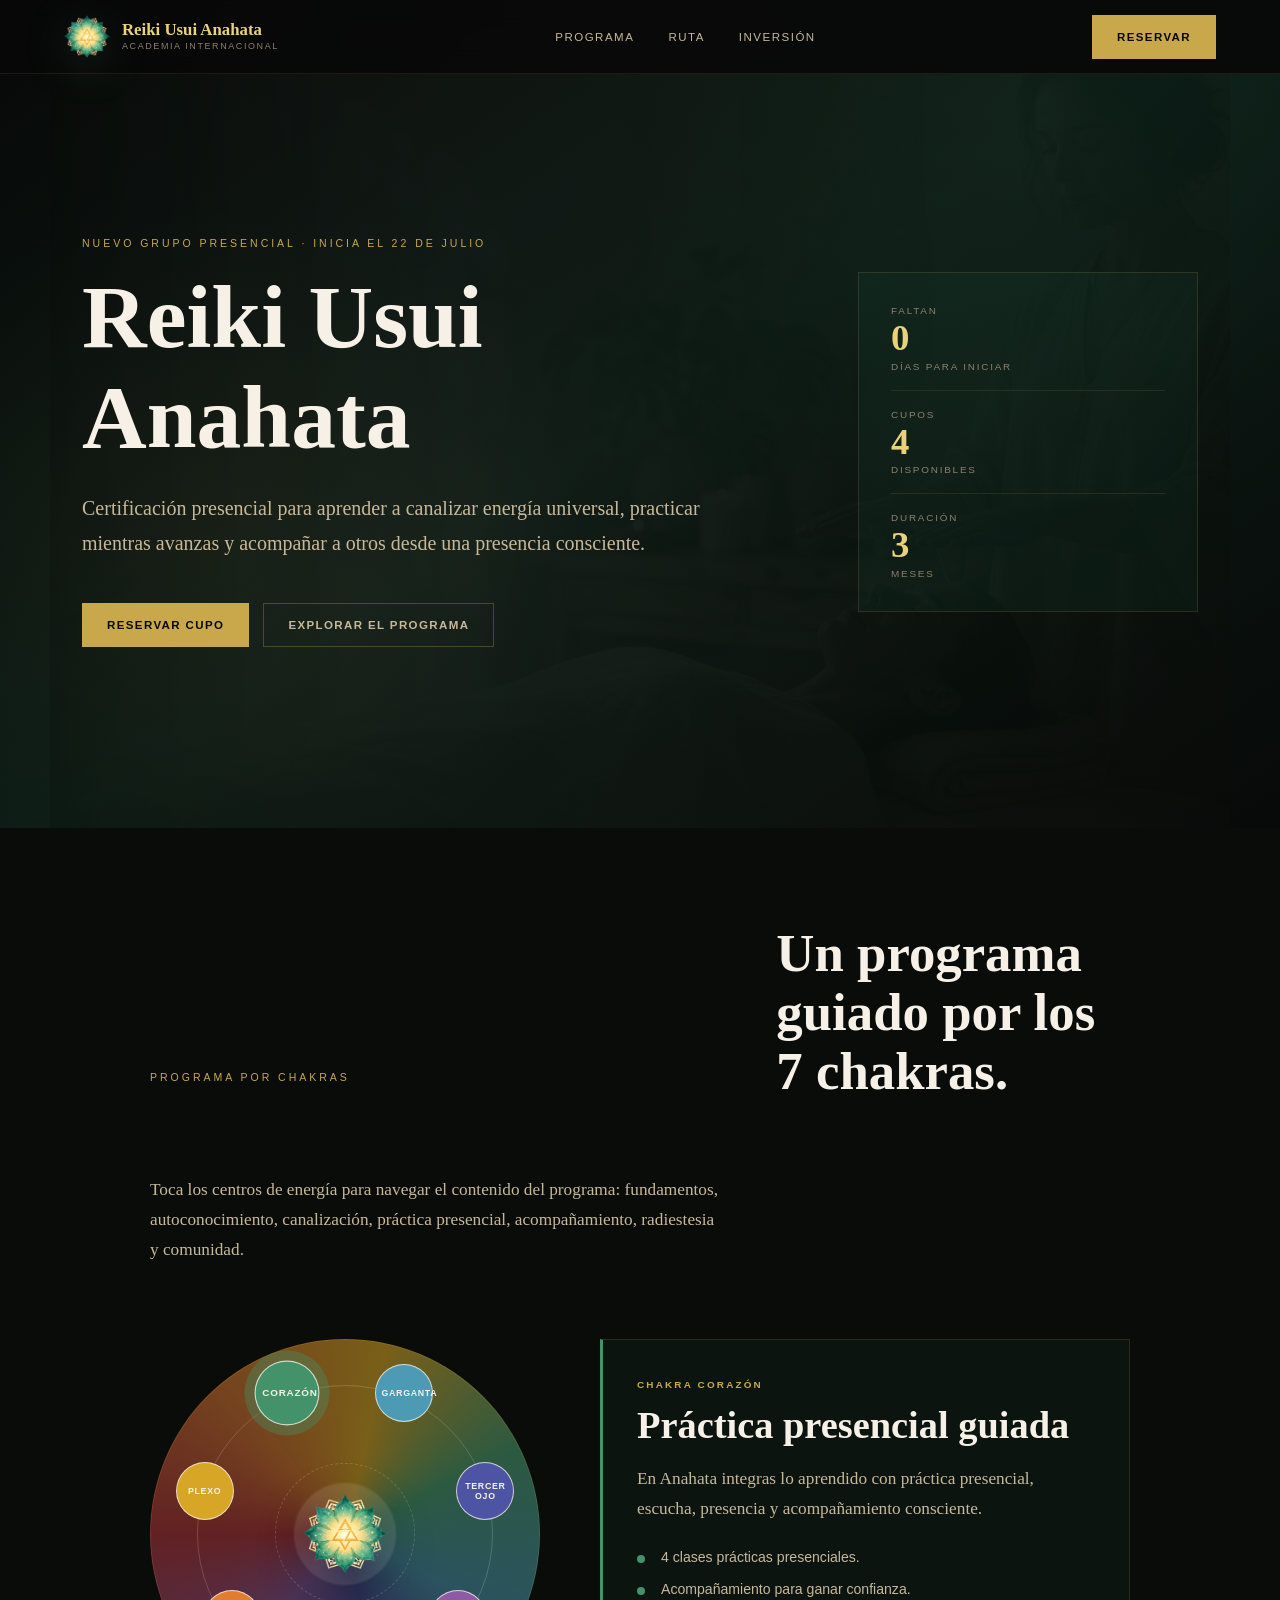
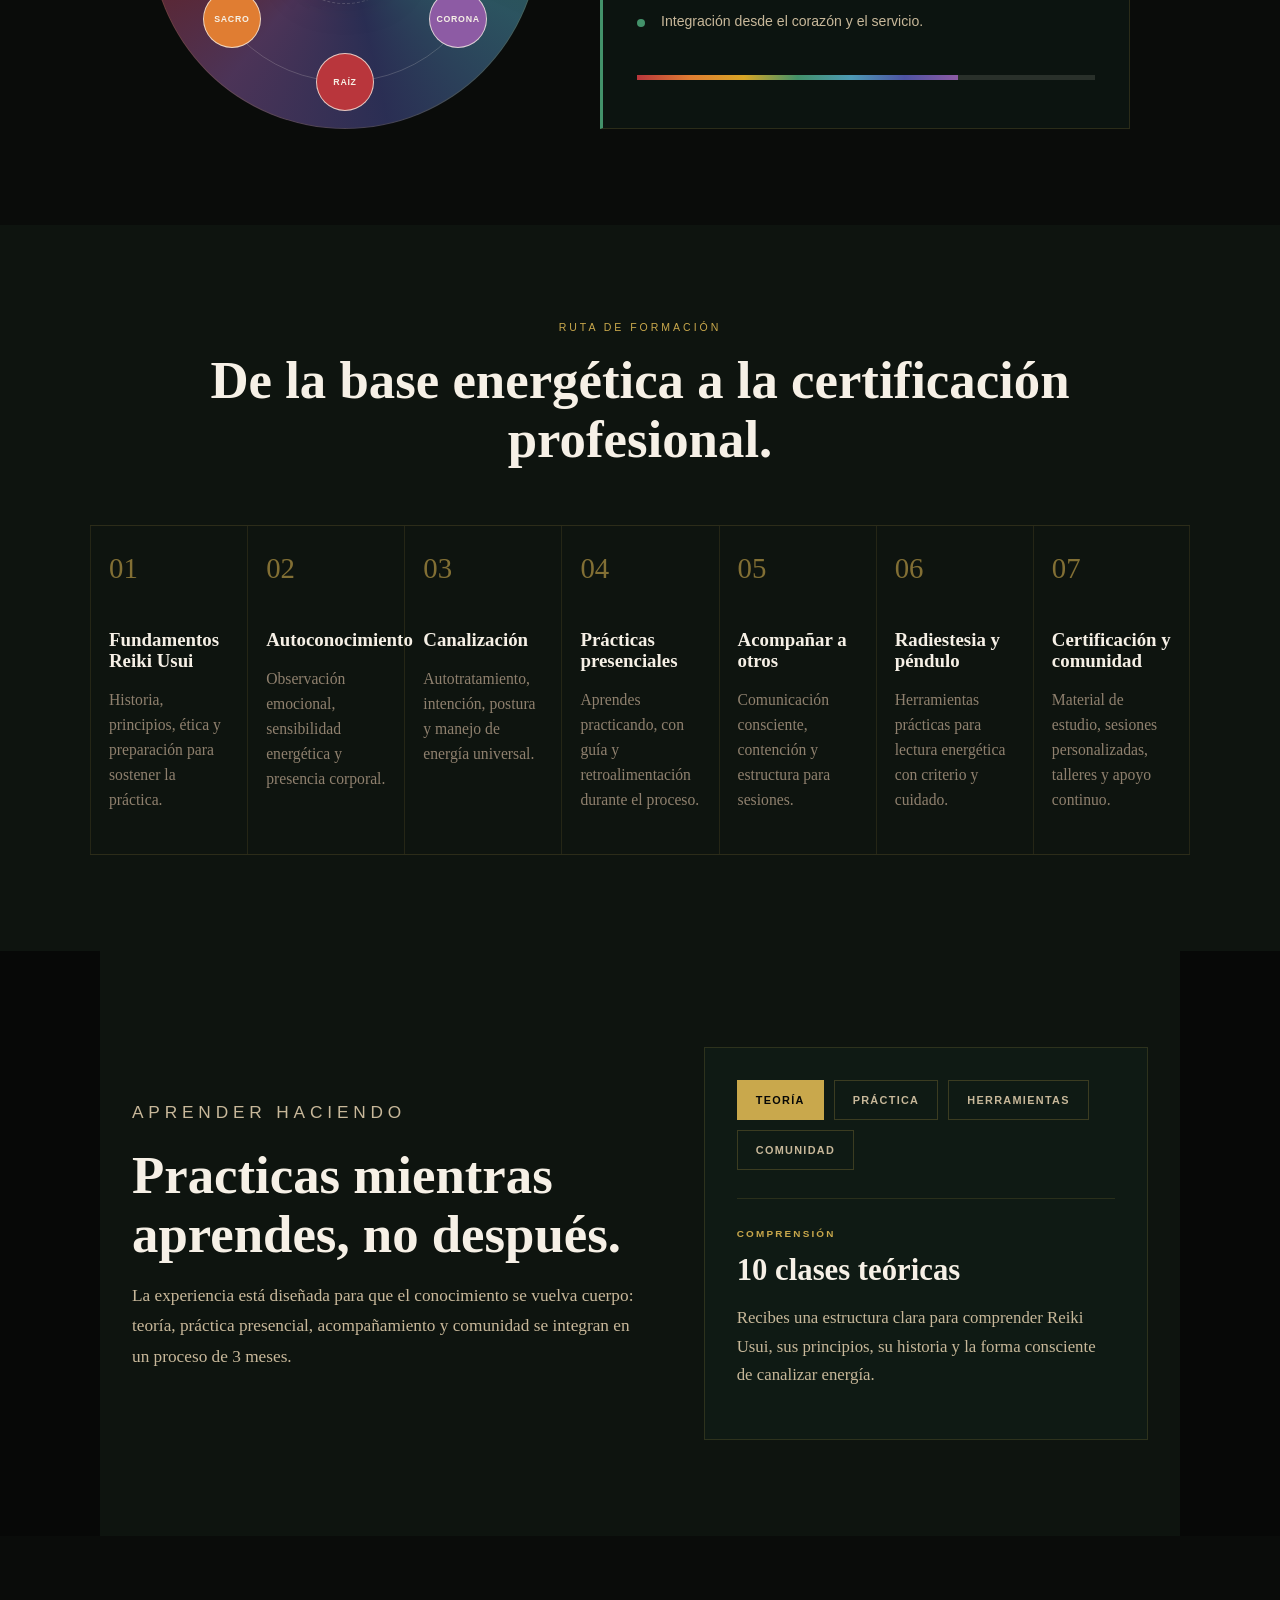
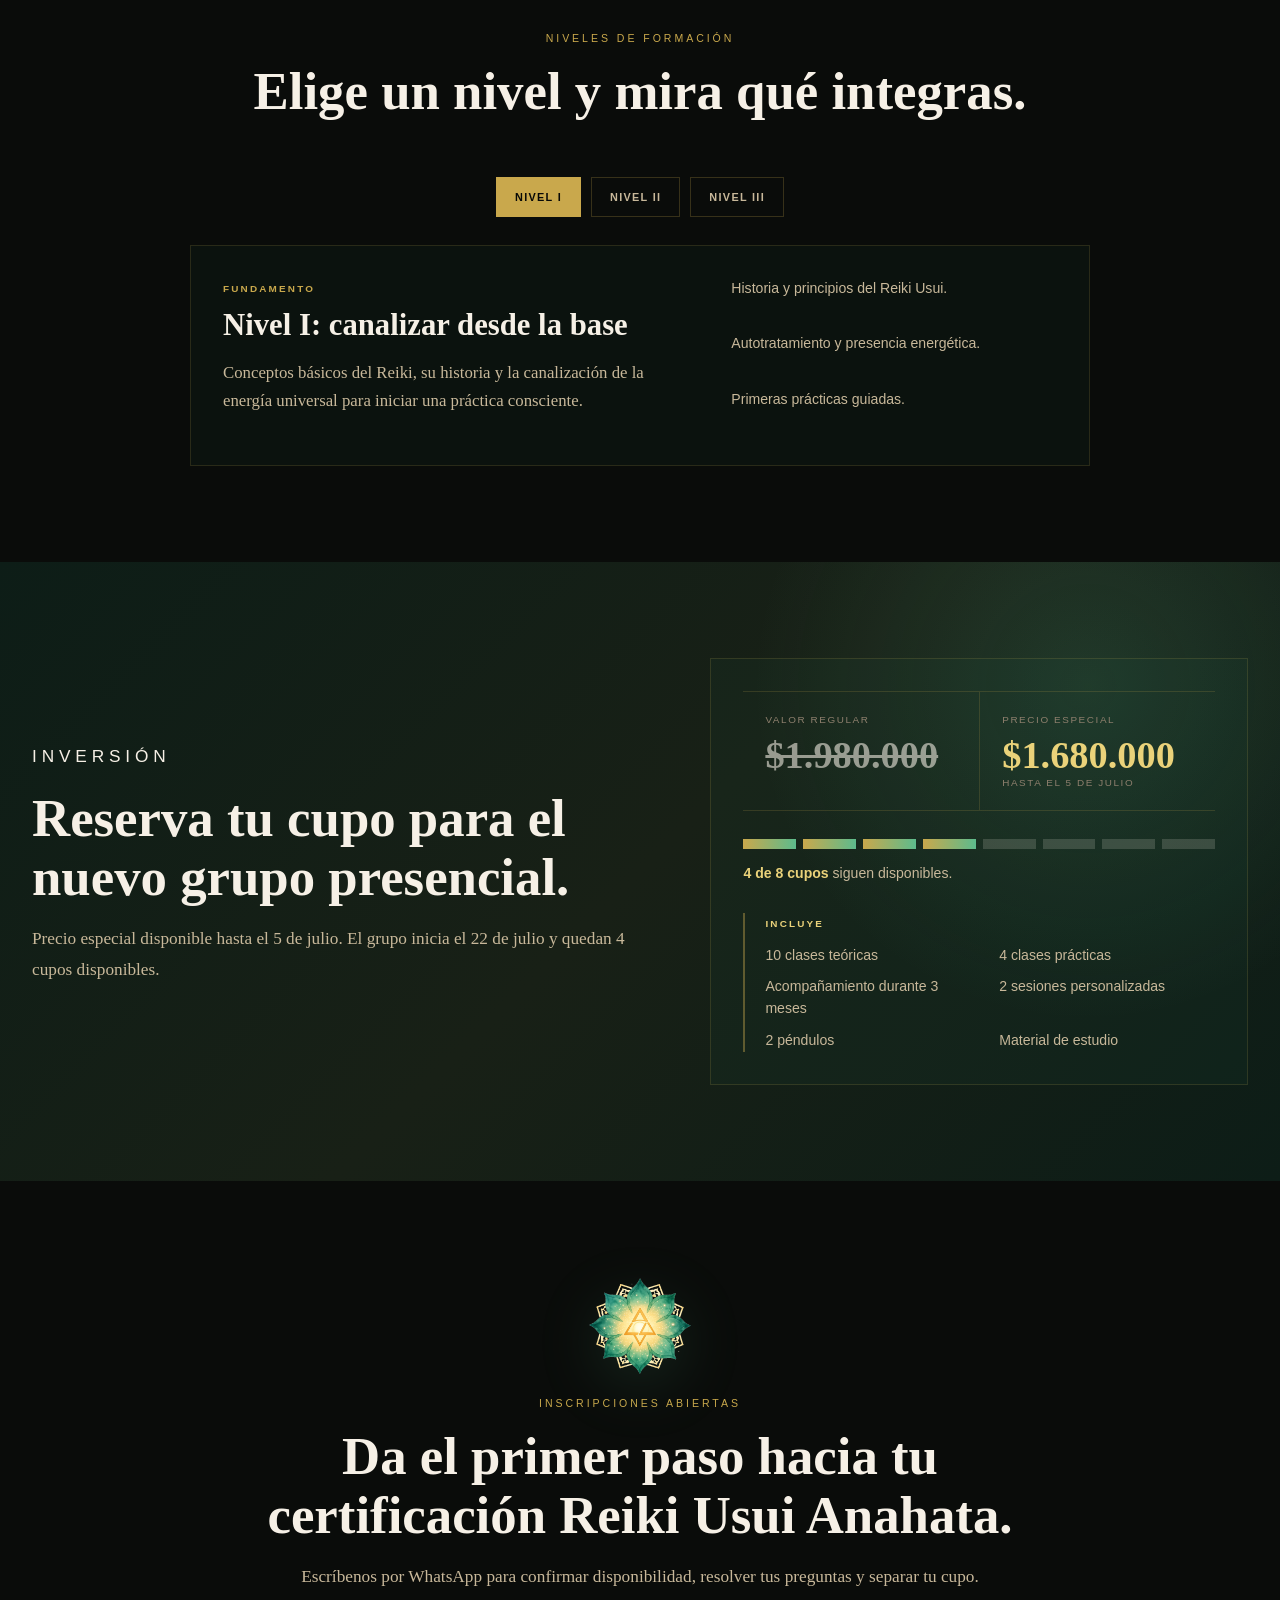
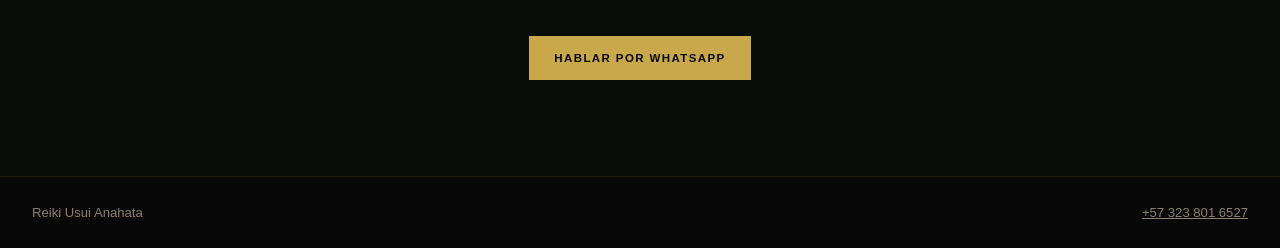
==== commit b91eb3cd: "Align Anahata design with Eventos JV style" ====
--- a/index.html
+++ b/index.html
@@ -16,7 +16,7 @@
     <link rel="canonical" href="https://anahata.eventosjv.com/">
     <link rel="preload" as="image" href="assets/logo-symbol.png">
     <link rel="preload" as="image" href="assets/hero-reiki-anahata.png">
-    <link rel="stylesheet" href="styles.css?v=20260630e">
+    <link rel="stylesheet" href="styles.css?v=20260630f">
   </head>
   <body>
     <div class="energy-field" aria-hidden="true"></div>
@@ -30,7 +30,7 @@
         </span>
       </a>
       <nav class="nav" aria-label="Navegación principal">
-        <a href="#portal">Portal</a>
+        <a href="#portal">Programa</a>
         <a href="#ruta">Ruta</a>
         <a href="#inversion">Inversión</a>
       </nav>
@@ -47,10 +47,10 @@
 
         <div class="hero-copy">
           <p class="eyebrow">Nuevo grupo presencial · inicia el 22 de julio</p>
-          <h1>Entra al portal de Reiki Usui Anahata.</h1>
+          <h1>Reiki Usui Anahata</h1>
           <p class="lead">
-            Una certificación vivencial para aprender a canalizar energía universal,
-            practicar mientras aprendes y acompañar a otros desde una presencia consciente.
+            Certificación presencial para aprender a canalizar energía universal,
+            practicar mientras avanzas y acompañar a otros desde una presencia consciente.
           </p>
           <div class="hero-actions">
             <a class="button primary" href="https://wa.me/573238016527?text=Hola%2C%20quiero%20reservar%20mi%20cupo%20para%20Reiki%20Usui%20Anahata%20presencial%20del%2022%20de%20julio." target="_blank" rel="noreferrer">
@@ -82,7 +82,7 @@
       <section class="portal-section" id="portal" aria-labelledby="portalTitle">
         <div class="section-intro">
           <p class="eyebrow">Programa por chakras</p>
-          <h2 id="portalTitle">Cada chakra abre una parte de la certificación.</h2>
+          <h2 id="portalTitle">Un programa guiado por los 7 chakras.</h2>
           <p>
             Toca los centros de energía para navegar el contenido del programa:
             fundamentos, autoconocimiento, canalización, práctica presencial,
@@ -307,6 +307,6 @@
       <a href="https://wa.me/573238016527" target="_blank" rel="noreferrer">+57 323 801 6527</a>
     </footer>
 
-    <script src="script.js?v=20260630e"></script>
+    <script src="script.js?v=20260630f"></script>
   </body>
 </html>
--- a/styles.css
+++ b/styles.css
@@ -1,19 +1,20 @@
 :root {
-  --ink: #211909;
-  --earth: #49370d;
-  --moss: #294838;
-  --moss-deep: #152d24;
-  --gold: #d8a626;
-  --paper: #fbf7ed;
-  --mist: rgba(255, 255, 255, 0.66);
-  --white: #ffffff;
-  --active: #43926a;
-  --active-glow: rgba(67, 146, 106, 0.34);
+  --negro: #070807;
+  --verde-profundo: #0d1d17;
+  --verde: #1f5d45;
+  --verde-luz: #5dbb8d;
+  --oro: #c9a84c;
+  --oro-claro: #ead27a;
+  --marfil: #f6f0e6;
+  --texto: #c8b89a;
+  --texto-suave: #8f806e;
+  --linea: rgba(201, 168, 76, 0.16);
   --chakra-line: linear-gradient(90deg, #b9363c, #e07d32, #d8a626, #43926a, #4d9ab5, #4e54a4, #8d5ba4);
-  --radius: 8px;
-}
-
-* {
+}
+
+*,
+*::before,
+*::after {
   box-sizing: border-box;
 }
 
@@ -23,19 +24,11 @@
 
 body {
   margin: 0;
-  color: var(--ink);
-  background:
-    radial-gradient(circle at 12% 8%, rgba(141, 91, 164, 0.22), transparent 24%),
-    radial-gradient(circle at 90% 12%, rgba(77, 154, 181, 0.24), transparent 26%),
-    radial-gradient(circle at 50% 50%, rgba(67, 146, 106, 0.16), transparent 32%),
-    linear-gradient(180deg, #fbf7ed 0%, #f3ebdc 48%, #fbf7ed 100%);
-  font-family: Inter, ui-sans-serif, system-ui, -apple-system, BlinkMacSystemFont, "Segoe UI", sans-serif;
-  line-height: 1.5;
-}
-
-body::selection {
-  color: var(--white);
-  background: var(--moss);
+  overflow-x: hidden;
+  color: var(--marfil);
+  background: var(--negro);
+  font-family: "Cormorant Garamond", Georgia, serif;
+  -webkit-font-smoothing: antialiased;
 }
 
 img {
@@ -45,158 +38,179 @@
 
 a {
   color: inherit;
+}
+
+::selection {
+  color: var(--negro);
+  background: var(--oro);
 }
 
 .energy-field {
   position: fixed;
   inset: 0;
-  z-index: -5;
+  z-index: -2;
   pointer-events: none;
-  opacity: 0.82;
   background:
-    conic-gradient(from 210deg at 50% 12%, rgba(185, 54, 60, 0.08), rgba(224, 125, 50, 0.08), rgba(216, 166, 38, 0.1), rgba(67, 146, 106, 0.14), rgba(77, 154, 181, 0.08), rgba(78, 84, 164, 0.08), rgba(141, 91, 164, 0.08), rgba(185, 54, 60, 0.08)),
-    linear-gradient(90deg, rgba(255, 255, 255, 0.55), transparent 36%, rgba(255, 255, 255, 0.45));
+    radial-gradient(circle at 80% 10%, rgba(31, 93, 69, 0.16), transparent 32%),
+    radial-gradient(circle at 18% 62%, rgba(201, 168, 76, 0.07), transparent 30%),
+    linear-gradient(145deg, #070807 0%, #0d1d17 48%, #070807 100%);
 }
 
 .site-header {
   position: fixed;
   inset: 0 0 auto;
   z-index: 30;
+  background: rgba(7, 8, 7, 0.86);
+  border-bottom: 1px solid rgba(201, 168, 76, 0.12);
+  backdrop-filter: blur(14px);
+}
+
+.site-header {
   display: grid;
   grid-template-columns: auto 1fr auto;
   align-items: center;
-  gap: 24px;
-  padding: 12px clamp(16px, 4vw, 56px);
-  background: rgba(251, 247, 237, 0.76);
-  border-bottom: 1px solid rgba(73, 55, 13, 0.12);
-  backdrop-filter: blur(18px);
-}
-
-.site-header::after {
-  content: "";
-  position: absolute;
-  inset: auto 0 -1px;
-  height: 3px;
-  background: var(--chakra-line);
+  gap: 28px;
+  min-height: 74px;
+  padding: 0 clamp(20px, 5vw, 64px);
 }
 
 .brand {
   display: inline-flex;
   align-items: center;
-  gap: 10px;
+  gap: 12px;
   text-decoration: none;
 }
 
 .brand-logo {
-  width: 52px;
-  height: 52px;
+  width: 46px;
+  height: 46px;
   object-fit: contain;
-  filter: drop-shadow(0 12px 24px rgba(41, 72, 56, 0.24));
-}
-
-.brand strong,
+  filter: drop-shadow(0 10px 22px rgba(93, 187, 141, 0.18));
+}
+
+.brand strong {
+  display: block;
+  color: var(--oro-claro);
+  font-family: "Playfair Display", Georgia, serif;
+  font-size: 1.05rem;
+  line-height: 1;
+}
+
 .brand small {
   display: block;
-}
-
-.brand strong {
-  line-height: 1.05;
-}
-
-.brand small {
-  color: rgba(33, 25, 9, 0.64);
-  font-size: 0.78rem;
+  margin-top: 3px;
+  color: var(--texto-suave);
+  font-family: Inter, sans-serif;
+  font-size: 0.56rem;
+  letter-spacing: 0.18em;
+  text-transform: uppercase;
 }
 
 .nav {
   justify-self: center;
   display: flex;
-  gap: 28px;
+  gap: 34px;
 }
 
 .nav a,
 .header-cta,
 .button {
+  font-family: Inter, sans-serif;
   text-decoration: none;
+  text-transform: uppercase;
 }
 
 .nav a {
-  font-weight: 850;
-  color: rgba(33, 25, 9, 0.76);
+  color: var(--texto);
+  font-size: 0.72rem;
+  letter-spacing: 0.13em;
+}
+
+.nav a:hover {
+  color: var(--oro-claro);
 }
 
 .header-cta,
 .button {
   display: inline-flex;
-  min-height: 46px;
   align-items: center;
   justify-content: center;
-  border-radius: 999px;
-  padding: 0 22px;
-  font-weight: 900;
-}
-
-.header-cta,
-.button.primary {
-  color: var(--white);
-  background:
-    radial-gradient(circle at 30% 20%, rgba(255, 226, 160, 0.22), transparent 36%),
-    var(--moss);
-  box-shadow: 0 18px 44px rgba(41, 72, 56, 0.22);
+  min-height: 44px;
+  padding: 0 24px;
+  border: 1px solid transparent;
+  font-size: 0.72rem;
+  font-weight: 600;
+  letter-spacing: 0.12em;
+}
+
+.button.primary,
+.header-cta {
+  color: var(--negro);
+  background: var(--oro);
+}
+
+.button.primary:hover,
+.header-cta:hover {
+  background: var(--oro-claro);
 }
 
 .button.ghost {
-  color: var(--earth);
-  background: rgba(255, 255, 255, 0.56);
-  border: 1px solid rgba(73, 55, 13, 0.16);
+  color: var(--texto);
+  border-color: rgba(201, 168, 76, 0.3);
+}
+
+.button.ghost:hover {
+  color: var(--oro-claro);
+  border-color: var(--oro);
 }
 
 .portal-hero {
   position: relative;
-  min-height: 100svh;
-  display: grid;
-  grid-template-columns: minmax(0, 0.92fr) minmax(280px, 0.4fr);
-  align-items: end;
-  gap: 28px;
-  padding: 132px clamp(18px, 5vw, 78px) 58px;
-  overflow: hidden;
-  isolation: isolate;
-}
-
-.hero-image,
-.hero-image::after {
+  min-height: 92vh;
+  display: grid;
+  grid-template-columns: minmax(0, 1fr) 340px;
+  gap: clamp(36px, 7vw, 84px);
+  align-items: center;
+  max-width: 1180px;
+  margin: 0 auto;
+  padding: 128px 32px 72px;
+}
+
+.hero-image {
   position: absolute;
   inset: 0;
-  z-index: -3;
+  z-index: -1;
+  overflow: hidden;
+  opacity: 0.22;
 }
 
 .hero-image img {
   width: 100%;
   height: 100%;
   object-fit: cover;
-  object-position: center;
-  filter: saturate(0.92) contrast(0.96);
+  filter: grayscale(0.18) saturate(0.85);
 }
 
 .hero-image::after {
   content: "";
+  position: absolute;
+  inset: 0;
   background:
-    radial-gradient(circle at 72% 34%, rgba(67, 146, 106, 0.32), transparent 28%),
-    radial-gradient(circle at 86% 70%, rgba(141, 91, 164, 0.22), transparent 24%),
-    linear-gradient(90deg, rgba(251, 247, 237, 0.98) 0%, rgba(251, 247, 237, 0.9) 46%, rgba(251, 247, 237, 0.34) 100%),
-    linear-gradient(0deg, rgba(21, 45, 36, 0.42), transparent 48%);
+    linear-gradient(90deg, rgba(7, 8, 7, 0.98), rgba(7, 8, 7, 0.78) 48%, rgba(7, 8, 7, 0.9)),
+    radial-gradient(circle at 70% 34%, rgba(31, 93, 69, 0.36), transparent 32%);
 }
 
 .hero-copy {
-  width: min(100%, 760px);
+  max-width: 760px;
 }
 
 .eyebrow {
-  margin: 0 0 14px;
-  color: var(--moss);
-  font-size: 0.8rem;
-  font-weight: 950;
-  letter-spacing: 0.1em;
+  margin: 0 0 18px;
+  color: var(--oro);
+  font-family: Inter, sans-serif;
+  font-size: 0.66rem;
+  font-weight: 500;
+  letter-spacing: 0.28em;
   text-transform: uppercase;
 }
 
@@ -204,69 +218,73 @@
 h2,
 h3 {
   margin: 0;
-  color: var(--earth);
-  font-family: Georgia, "Times New Roman", serif;
-  line-height: 0.96;
+  font-family: "Playfair Display", Georgia, serif;
+  font-weight: 700;
+  line-height: 1.12;
 }
 
 h1 {
-  max-width: 820px;
-  font-size: clamp(4rem, 9vw, 9.6rem);
-  letter-spacing: 0;
+  max-width: 760px;
+  color: var(--marfil);
+  font-size: clamp(3rem, 7vw, 5.7rem);
 }
 
 h2 {
-  font-size: clamp(2.6rem, 6vw, 6.4rem);
+  color: var(--marfil);
+  font-size: clamp(2rem, 4.2vw, 3.3rem);
 }
 
 h3 {
-  font-size: clamp(1.8rem, 3.2vw, 3.8rem);
+  color: var(--marfil);
+  font-size: clamp(1.35rem, 2.4vw, 2rem);
 }
 
 .lead {
-  max-width: 660px;
+  max-width: 620px;
   margin: 24px 0 0;
-  color: rgba(33, 25, 9, 0.82);
-  font-size: clamp(1.05rem, 1.4vw, 1.28rem);
-  font-weight: 720;
+  color: var(--texto);
+  font-size: clamp(1.08rem, 2vw, 1.25rem);
+  line-height: 1.75;
 }
 
 .hero-actions {
   display: flex;
   flex-wrap: wrap;
-  gap: 12px;
-  margin-top: 32px;
+  gap: 14px;
+  margin-top: 42px;
 }
 
 .hero-console {
-  align-self: end;
-  display: grid;
-  gap: 1px;
-  border-top: 3px solid transparent;
-  border-image: var(--chakra-line) 1;
-  background: rgba(255, 255, 255, 0.34);
-  backdrop-filter: blur(14px);
-}
-
-.hero-console div {
-  padding: 22px 24px;
-  background: rgba(251, 247, 237, 0.5);
+  display: flex;
+  flex-direction: column;
+  gap: 18px;
+  padding: 32px;
+  background: rgba(31, 93, 69, 0.12);
+  border: 1px solid var(--linea);
+}
+
+.hero-console div + div {
+  padding-top: 18px;
+  border-top: 1px solid rgba(201, 168, 76, 0.12);
 }
 
 .hero-console span,
 .hero-console small {
   display: block;
-  color: rgba(33, 25, 9, 0.62);
-  font-weight: 900;
+  color: var(--texto-suave);
+  font-family: Inter, sans-serif;
+  font-size: 0.62rem;
+  letter-spacing: 0.18em;
   text-transform: uppercase;
 }
 
 .hero-console strong {
   display: block;
-  color: var(--earth);
-  font-family: Georgia, serif;
-  font-size: 3.1rem;
-  line-height: 0.9;
+  margin: 4px 0;
+  color: var(--oro-claro);
+  font-family: "Playfair Display", Georgia, serif;
+  font-size: 2.3rem;
+  line-height: 1;
 }
 
 .portal-section,
@@ -275,64 +293,79 @@
 .level-section,
 .investment-section,
 .final-portal {
-  padding: clamp(76px, 9vw, 136px) clamp(18px, 5vw, 78px);
+  padding: 96px 32px;
+}
+
+.portal-section,
+.level-section,
+.final-portal {
+  background: #0a0c0a;
+}
+
+.route-section,
+.practice-section {
+  background: #0e140f;
 }
 
 .section-intro {
-  display: grid;
-  grid-template-columns: minmax(0, 0.82fr) minmax(260px, 0.55fr);
-  gap: clamp(24px, 5vw, 80px);
+  max-width: 980px;
+  margin: 0 auto 56px;
+  display: grid;
+  grid-template-columns: 1fr 0.62fr;
+  gap: 56px;
   align-items: end;
-  margin-bottom: clamp(38px, 6vw, 74px);
 }
 
 .section-intro.compact {
-  grid-template-columns: 1fr;
-  max-width: 920px;
+  display: block;
+  text-align: center;
 }
 
 .section-intro p:not(.eyebrow),
 .practice-copy p,
 .investment-copy p,
 .final-portal p:not(.eyebrow) {
-  color: rgba(33, 25, 9, 0.74);
+  color: var(--texto);
   font-size: 1.08rem;
-  font-weight: 660;
+  line-height: 1.75;
 }
 
 .portal-interface {
   --active: #43926a;
-  --active-glow: rgba(67, 146, 106, 0.34);
-  display: grid;
-  grid-template-columns: minmax(290px, 0.84fr) minmax(280px, 0.74fr);
-  gap: clamp(28px, 5vw, 86px);
+  --active-glow: rgba(67, 146, 106, 0.28);
+  max-width: 980px;
+  margin: 0 auto;
+  display: grid;
+  grid-template-columns: 390px 1fr;
+  gap: 60px;
   align-items: center;
 }
 
 .chakra-gate {
   position: relative;
-  width: min(100%, 590px);
+  width: 390px;
   aspect-ratio: 1;
-  margin-inline: auto;
   border-radius: 50%;
   background:
-    radial-gradient(circle, rgba(255, 255, 255, 0.78) 0 17%, transparent 18%),
-    radial-gradient(circle, transparent 0 44%, rgba(255, 255, 255, 0.38) 45% 49%, transparent 50%),
-    conic-gradient(from -90deg, rgba(185, 54, 60, 0.46), rgba(224, 125, 50, 0.46), rgba(216, 166, 38, 0.52), rgba(67, 146, 106, 0.56), rgba(77, 154, 181, 0.46), rgba(78, 84, 164, 0.44), rgba(141, 91, 164, 0.46), rgba(185, 54, 60, 0.46));
-  box-shadow: inset 0 0 0 1px rgba(73, 55, 13, 0.14), 0 34px 90px rgba(33, 25, 9, 0.12);
+    radial-gradient(circle, rgba(246, 240, 230, 0.12) 0 18%, transparent 19%),
+    conic-gradient(from -90deg, rgba(185, 54, 60, 0.5), rgba(224, 125, 50, 0.5), rgba(216, 166, 38, 0.54), rgba(67, 146, 106, 0.58), rgba(77, 154, 181, 0.5), rgba(78, 84, 164, 0.48), rgba(141, 91, 164, 0.5), rgba(185, 54, 60, 0.5));
+  box-shadow: inset 0 0 0 1px rgba(201, 168, 76, 0.18);
 }
 
 .chakra-gate::before,
 .chakra-gate::after {
   content: "";
   position: absolute;
-  inset: 9%;
   border-radius: 50%;
-  border: 1px solid rgba(73, 55, 13, 0.16);
+  border: 1px solid rgba(246, 240, 230, 0.18);
+}
+
+.chakra-gate::before {
+  inset: 12%;
 }
 
 .chakra-gate::after {
-  inset: 28%;
+  inset: 32%;
   border-style: dashed;
 }
 
@@ -340,153 +373,109 @@
   position: absolute;
   top: 50%;
   left: 50%;
-  width: 24%;
+  width: 22%;
   transform: translate(-50%, -50%);
-  filter: drop-shadow(0 18px 38px rgba(33, 25, 9, 0.22));
+  filter: drop-shadow(0 14px 26px rgba(0, 0, 0, 0.35));
 }
 
 .chakra-node {
   position: absolute;
-  width: 78px;
-  height: 78px;
-  border: 2px solid rgba(255, 255, 255, 0.86);
+  width: 58px;
+  height: 58px;
+  border: 1px solid rgba(246, 240, 230, 0.78);
   border-radius: 50%;
+  color: var(--marfil);
   cursor: pointer;
+  font-family: Inter, sans-serif;
+  font-size: 0.55rem;
+  font-weight: 700;
+  letter-spacing: 0.08em;
+  text-transform: uppercase;
   transform: translate(-50%, -50%);
-  color: var(--white);
-  font: inherit;
-  font-size: 0.72rem;
-  font-weight: 950;
-  text-transform: uppercase;
-  box-shadow: 0 18px 42px rgba(33, 25, 9, 0.18);
   transition: transform 180ms ease, box-shadow 180ms ease;
-}
-
-.chakra-node span {
-  display: block;
-  padding-inline: 8px;
 }
 
 .chakra-node:hover,
 .chakra-node:focus-visible,
 .chakra-node.is-active {
   z-index: 2;
-  transform: translate(-50%, -50%) scale(1.16);
-  box-shadow: 0 0 0 12px var(--active-glow), 0 24px 52px rgba(33, 25, 9, 0.2);
+  transform: translate(-50%, -50%) scale(1.12);
+  box-shadow: 0 0 0 9px var(--active-glow);
   outline: 0;
 }
 
-.chakra-node.root {
-  top: 88%;
-  left: 50%;
-  background: #b9363c;
-}
-
-.chakra-node.sacral {
-  top: 72%;
-  left: 19%;
-  background: #e07d32;
-}
-
-.chakra-node.solar {
-  top: 38%;
-  left: 13%;
-  background: #d8a626;
-}
-
-.chakra-node.heart {
-  top: 12%;
-  left: 34%;
-  background: #43926a;
-}
-
-.chakra-node.throat {
-  top: 12%;
-  left: 66%;
-  background: #4d9ab5;
-}
-
-.chakra-node.third-eye {
-  top: 38%;
-  left: 87%;
-  background: #4e54a4;
-}
-
-.chakra-node.crown {
-  top: 72%;
-  left: 81%;
-  background: #8d5ba4;
-}
+.chakra-node.root { top: 88%; left: 50%; background: #b9363c; }
+.chakra-node.sacral { top: 72%; left: 21%; background: #e07d32; }
+.chakra-node.solar { top: 39%; left: 14%; background: #d8a626; }
+.chakra-node.heart { top: 14%; left: 35%; background: #43926a; }
+.chakra-node.throat { top: 14%; left: 65%; background: #4d9ab5; }
+.chakra-node.third-eye { top: 39%; left: 86%; background: #4e54a4; }
+.chakra-node.crown { top: 72%; left: 79%; background: #8d5ba4; }
 
 .portal-readout {
-  position: relative;
-  min-height: 500px;
-  padding: clamp(28px, 4vw, 52px);
-  border-left: 5px solid var(--active);
-  background:
-    radial-gradient(circle at 100% 0%, var(--active-glow), transparent 38%),
-    rgba(255, 255, 255, 0.46);
-  backdrop-filter: blur(12px);
+  min-height: 390px;
+  padding: 34px;
+  background: rgba(31, 93, 69, 0.1);
+  border: 1px solid var(--linea);
+  border-left: 3px solid var(--active);
 }
 
 .portal-readout span,
 .practice-readout span,
 .level-stage span,
 .includes span {
-  color: var(--active);
-  font-weight: 950;
-  letter-spacing: 0.08em;
+  color: var(--oro);
+  font-family: Inter, sans-serif;
+  font-size: 0.62rem;
+  font-weight: 600;
+  letter-spacing: 0.22em;
   text-transform: uppercase;
 }
 
 .portal-readout h3 {
-  margin-top: 14px;
-  color: var(--earth);
-  font-size: clamp(2.4rem, 5vw, 5.2rem);
+  margin-top: 12px;
+  color: var(--marfil);
+  font-size: clamp(1.8rem, 3vw, 2.6rem);
 }
 
 .portal-readout p {
-  max-width: 560px;
-  color: rgba(33, 25, 9, 0.78);
-  font-size: 1.1rem;
-  font-weight: 680;
+  color: var(--texto);
+  font-size: 1.08rem;
+  line-height: 1.72;
 }
 
 .portal-readout ul {
   display: grid;
-  gap: 12px;
-  margin: 28px 0 60px;
+  gap: 10px;
+  margin: 24px 0 42px;
   padding: 0;
   list-style: none;
 }
 
 .portal-readout li {
   position: relative;
-  padding-left: 28px;
-  color: rgba(33, 25, 9, 0.82);
-  font-weight: 800;
+  padding-left: 24px;
+  color: var(--texto);
+  font-family: Inter, sans-serif;
+  font-size: 0.88rem;
+  line-height: 1.55;
 }
 
 .portal-readout li::before {
   content: "";
   position: absolute;
-  top: 0.64em;
+  top: 0.58em;
   left: 0;
-  width: 11px;
-  height: 11px;
+  width: 8px;
+  height: 8px;
   border-radius: 50%;
   background: var(--active);
-  box-shadow: 0 0 0 7px var(--active-glow);
 }
 
 .frequency-bar {
-  position: absolute;
-  right: clamp(28px, 4vw, 52px);
-  bottom: clamp(26px, 4vw, 44px);
-  left: clamp(28px, 4vw, 52px);
-  height: 10px;
+  height: 5px;
   overflow: hidden;
-  background: rgba(73, 55, 13, 0.12);
+  background: rgba(246, 240, 230, 0.12);
 }
 
 .frequency-bar span {
@@ -494,67 +483,61 @@
   width: 68%;
   height: 100%;
   background: var(--chakra-line);
-  transition: width 240ms ease;
-}
-
-.route-section {
-  background:
-    radial-gradient(circle at 12% 12%, rgba(185, 54, 60, 0.16), transparent 24%),
-    radial-gradient(circle at 88% 62%, rgba(78, 84, 164, 0.16), transparent 28%),
-    rgba(255, 255, 255, 0.26);
+  transition: width 220ms ease;
 }
 
 .route-line {
-  display: grid;
-  grid-template-columns: repeat(7, minmax(180px, 1fr));
-  gap: 0;
-  overflow-x: auto;
-  padding-bottom: 12px;
+  max-width: 1100px;
+  margin: 0 auto;
+  display: grid;
+  grid-template-columns: repeat(7, minmax(0, 1fr));
+  border-top: 1px solid var(--linea);
+  border-bottom: 1px solid var(--linea);
 }
 
 .route-line article {
-  min-height: 330px;
-  padding: 28px 24px;
-  border-left: 1px solid rgba(73, 55, 13, 0.14);
-  background:
-    linear-gradient(180deg, rgba(255, 255, 255, 0.28), transparent),
-    transparent;
+  min-height: 270px;
+  padding: 26px 18px;
+  border-left: 1px solid rgba(201, 168, 76, 0.12);
 }
 
 .route-line article:last-child {
-  border-right: 1px solid rgba(73, 55, 13, 0.14);
+  border-right: 1px solid rgba(201, 168, 76, 0.12);
 }
 
 .route-line span {
-  display: inline-block;
-  margin-bottom: 74px;
-  color: rgba(73, 55, 13, 0.48);
-  font-family: Georgia, serif;
-  font-size: 2.4rem;
-  font-weight: 950;
+  display: block;
+  margin-bottom: 44px;
+  color: rgba(201, 168, 76, 0.62);
+  font-family: "Playfair Display", Georgia, serif;
+  font-size: 1.8rem;
 }
 
 .route-line h3 {
-  font-size: 1.58rem;
+  font-size: 1.18rem;
 }
 
 .route-line p {
-  color: rgba(33, 25, 9, 0.72);
-  font-weight: 650;
+  color: var(--texto-suave);
+  font-size: 0.98rem;
+  line-height: 1.6;
 }
 
 .practice-section,
 .investment-section {
   display: grid;
-  grid-template-columns: minmax(0, 0.82fr) minmax(300px, 0.78fr);
-  gap: clamp(28px, 6vw, 92px);
+  grid-template-columns: minmax(0, 0.8fr) minmax(300px, 0.7fr);
+  gap: 64px;
   align-items: center;
-}
-
-.practice-board {
-  border-top: 4px solid transparent;
-  border-image: var(--chakra-line) 1;
-  padding-top: 24px;
+  max-width: 1080px;
+  margin: 0 auto;
+}
+
+.practice-board,
+.investment-console {
+  padding: 32px;
+  background: rgba(31, 93, 69, 0.1);
+  border: 1px solid var(--linea);
 }
 
 .practice-tabs,
@@ -567,16 +550,17 @@
 
 .practice-tab,
 .level-tab {
-  min-height: 46px;
-  border: 1px solid rgba(73, 55, 13, 0.18);
-  border-radius: 999px;
-  padding: 0 20px;
-  color: var(--earth);
-  background: rgba(255, 255, 255, 0.52);
+  min-height: 40px;
+  border: 1px solid rgba(201, 168, 76, 0.24);
+  padding: 0 18px;
+  color: var(--texto);
+  background: transparent;
   cursor: pointer;
-  font: inherit;
-  font-weight: 900;
-  transition: background 180ms ease, color 180ms ease, transform 180ms ease;
+  font-family: Inter, sans-serif;
+  font-size: 0.68rem;
+  font-weight: 600;
+  letter-spacing: 0.12em;
+  text-transform: uppercase;
 }
 
 .practice-tab:hover,
@@ -585,125 +569,132 @@
 .level-tab:hover,
 .level-tab:focus-visible,
 .level-tab.is-active {
-  color: var(--white);
-  background: var(--moss);
+  color: var(--negro);
+  background: var(--oro);
   outline: 0;
-  transform: translateY(-2px);
 }
 
 .practice-readout,
 .level-stage {
-  padding: 28px 0 0;
-  border-top: 1px solid rgba(73, 55, 13, 0.14);
+  padding-top: 24px;
+  border-top: 1px solid rgba(201, 168, 76, 0.14);
 }
 
 .practice-readout h3,
 .level-stage h3 {
-  margin-top: 10px;
+  margin-top: 12px;
 }
 
 .practice-readout p,
 .level-stage p {
-  color: rgba(33, 25, 9, 0.76);
-  font-size: 1.08rem;
-  font-weight: 660;
+  color: var(--texto);
+  font-size: 1.05rem;
+  line-height: 1.7;
 }
 
 .level-section {
-  background:
-    radial-gradient(circle at 14% 18%, rgba(216, 166, 38, 0.18), transparent 24%),
-    radial-gradient(circle at 86% 78%, rgba(141, 91, 164, 0.16), transparent 26%),
-    var(--paper);
-}
-
+  background: #0a0c0a;
+}
+
+.level-section .section-intro {
+  display: block;
+  text-align: center;
+}
+
+.level-switcher,
 .level-stage {
-  display: grid;
-  grid-template-columns: minmax(0, 0.9fr) minmax(260px, 0.56fr);
-  gap: clamp(24px, 5vw, 72px);
+  max-width: 900px;
+  margin-inline: auto;
+}
+
+.level-switcher {
+  justify-content: center;
+}
+
+.level-stage {
+  display: grid;
+  grid-template-columns: 1fr 0.72fr;
+  gap: 56px;
+  background: rgba(31, 93, 69, 0.08);
+  border: 1px solid var(--linea);
+  padding: 32px;
 }
 
 .level-stage ul {
   display: grid;
-  gap: 14px;
+  gap: 12px;
   margin: 0;
   padding: 0;
   list-style: none;
 }
 
 .level-stage li {
-  padding: 0 0 14px 24px;
-  border-bottom: 1px solid rgba(73, 55, 13, 0.14);
-  color: rgba(33, 25, 9, 0.8);
-  font-weight: 800;
+  color: var(--texto);
+  font-family: Inter, sans-serif;
+  font-size: 0.88rem;
+  line-height: 1.55;
 }
 
 .investment-section {
-  color: var(--white);
+  max-width: none;
+  color: var(--marfil);
   background:
-    radial-gradient(circle at 12% 72%, rgba(185, 54, 60, 0.28), transparent 26%),
-    radial-gradient(circle at 44% 20%, rgba(216, 166, 38, 0.32), transparent 28%),
-    radial-gradient(circle at 86% 28%, rgba(77, 154, 181, 0.24), transparent 24%),
-    linear-gradient(120deg, #152d24, #49370d);
+    radial-gradient(circle at 85% 20%, rgba(93, 187, 141, 0.16), transparent 28%),
+    linear-gradient(135deg, #0d1d17 0%, #182016 50%, #0d1d17 100%);
 }
 
 .investment-section h2,
 .investment-section .eyebrow {
-  color: var(--white);
+  color: var(--marfil);
 }
 
 .investment-copy p {
-  color: rgba(255, 255, 255, 0.78);
-}
-
-.investment-console {
-  border-top: 4px solid transparent;
-  border-image: var(--chakra-line) 1;
-  padding-top: 26px;
+  color: var(--texto);
 }
 
 .price-row {
   display: grid;
   grid-template-columns: repeat(2, minmax(0, 1fr));
-  border-top: 1px solid rgba(255, 255, 255, 0.22);
-  border-bottom: 1px solid rgba(255, 255, 255, 0.22);
+  border-top: 1px solid rgba(201, 168, 76, 0.18);
+  border-bottom: 1px solid rgba(201, 168, 76, 0.18);
 }
 
 .price-row p {
   margin: 0;
-  padding: 26px;
+  padding: 22px;
 }
 
 .price-row p + p {
-  border-left: 1px solid rgba(255, 255, 255, 0.22);
+  border-left: 1px solid rgba(201, 168, 76, 0.18);
 }
 
 .price-row span,
 .price-row small {
   display: block;
-  color: rgba(255, 255, 255, 0.72);
-  font-weight: 900;
+  color: var(--texto-suave);
+  font-family: Inter, sans-serif;
+  font-size: 0.62rem;
+  letter-spacing: 0.16em;
+  text-transform: uppercase;
 }
 
 .price-row strong {
   display: block;
-  margin-top: 6px;
-  color: var(--white);
-  font-size: clamp(1.7rem, 3.2vw, 3rem);
+  margin-top: 8px;
+  color: var(--marfil);
+  font-family: "Playfair Display", Georgia, serif;
+  font-size: clamp(1.65rem, 3vw, 2.45rem);
 }
 
 .price-row p:first-child strong {
-  opacity: 0.65;
+  opacity: 0.58;
   text-decoration: line-through;
 }
 
-.featured-price {
-  background:
-    radial-gradient(circle at 20% 16%, rgba(255, 226, 160, 0.24), transparent 42%),
-    rgba(255, 255, 255, 0.06);
-}
-
-.featured-price strong {
-  color: #ffe2a0;
+.featured-price strong,
+.seat-meter strong,
+.includes span {
+  color: var(--oro-claro);
 }
 
 .seat-meter {
@@ -712,77 +703,71 @@
 
 .seat-row {
   display: grid;
-  grid-template-columns: repeat(8, minmax(18px, 1fr));
-  gap: 8px;
+  grid-template-columns: repeat(8, 1fr);
+  gap: 7px;
 }
 
 .seat {
-  height: 13px;
-  background: rgba(255, 255, 255, 0.18);
+  height: 10px;
+  background: rgba(246, 240, 230, 0.16);
 }
 
 .seat.is-available {
-  background: linear-gradient(90deg, #ffe2a0, #43926a);
-  box-shadow: 0 0 26px rgba(255, 226, 160, 0.2);
+  background: linear-gradient(90deg, var(--oro), var(--verde-luz));
 }
 
 .seat-meter p,
 .includes li {
-  color: rgba(255, 255, 255, 0.78);
-  font-weight: 760;
-}
-
-.seat-meter strong,
-.includes span {
-  color: #ffe2a0;
+  color: var(--texto);
+  font-family: Inter, sans-serif;
+  font-size: 0.88rem;
+  line-height: 1.55;
 }
 
 .includes {
-  margin-top: 32px;
-  padding-left: 24px;
-  border-left: 3px solid rgba(255, 226, 160, 0.54);
+  margin-top: 28px;
+  padding-left: 20px;
+  border-left: 2px solid rgba(201, 168, 76, 0.42);
 }
 
 .includes ul {
   display: grid;
   grid-template-columns: repeat(2, minmax(0, 1fr));
-  gap: 12px 18px;
-  margin: 16px 0 0;
+  gap: 10px 18px;
+  margin: 14px 0 0;
   padding: 0;
   list-style: none;
 }
 
 .final-portal {
   text-align: center;
-  background:
-    radial-gradient(circle at 50% 18%, rgba(67, 146, 106, 0.24), transparent 28%),
-    radial-gradient(circle at 50% 88%, rgba(141, 91, 164, 0.18), transparent 24%),
-    var(--paper);
 }
 
 .final-portal img {
-  width: min(160px, 36vw);
-  margin: 0 auto 18px;
-  filter: drop-shadow(0 20px 40px rgba(33, 25, 9, 0.18));
+  width: 104px;
+  margin: 0 auto 22px;
+  filter: drop-shadow(0 16px 30px rgba(93, 187, 141, 0.14));
 }
 
 .final-portal h2,
 .final-portal p {
-  max-width: 820px;
+  max-width: 760px;
   margin-inline: auto;
 }
 
 .final-portal .button {
-  margin-top: 24px;
+  margin-top: 26px;
 }
 
 footer {
   display: flex;
   justify-content: space-between;
   gap: 18px;
-  padding: 28px clamp(18px, 5vw, 78px);
-  color: rgba(33, 25, 9, 0.72);
-  font-weight: 850;
+  padding: 28px 32px;
+  color: var(--texto-suave);
+  border-top: 1px solid rgba(201, 168, 76, 0.12);
+  font-family: Inter, sans-serif;
+  font-size: 0.82rem;
 }
 
 footer p {
@@ -800,22 +785,19 @@
   }
 
   .hero-console {
-    grid-template-columns: repeat(3, minmax(0, 1fr));
+    display: grid;
+    grid-template-columns: repeat(3, 1fr);
   }
 
   .chakra-gate {
-    max-width: 430px;
-  }
-
-  .portal-readout {
-    min-height: 0;
-    padding-bottom: 88px;
+    width: min(100%, 360px);
   }
 }
 
 @media (max-width: 720px) {
   .site-header {
     grid-template-columns: 1fr auto;
+    min-height: 68px;
   }
 
   .nav {
@@ -823,15 +805,25 @@
   }
 
   .portal-hero {
+    min-height: auto;
     padding-top: 118px;
   }
 
   h1 {
-    font-size: clamp(3.1rem, 16vw, 5.3rem);
+    font-size: clamp(2.65rem, 14vw, 4.1rem);
   }
 
   h2 {
-    font-size: clamp(2.25rem, 12vw, 4rem);
+    font-size: clamp(1.85rem, 10vw, 2.8rem);
+  }
+
+  .portal-section,
+  .route-section,
+  .practice-section,
+  .level-section,
+  .investment-section,
+  .final-portal {
+    padding: 72px 20px;
   }
 
   .hero-console,
@@ -842,31 +834,21 @@
 
   .price-row p + p {
     border-left: 0;
-    border-top: 1px solid rgba(255, 255, 255, 0.22);
-  }
-
-  .chakra-node {
-    width: 58px;
-    height: 58px;
-    font-size: 0.58rem;
+    border-top: 1px solid rgba(201, 168, 76, 0.18);
   }
 
   .route-line {
     grid-template-columns: 1fr;
-    overflow: visible;
-  }
-
-  .route-line article {
+  }
+
+  .route-line article,
+  .route-line article:last-child {
     min-height: auto;
-    border-left: 3px solid rgba(73, 55, 13, 0.16);
-  }
-
-  .route-line article:last-child {
     border-right: 0;
   }
 
   .route-line span {
-    margin-bottom: 24px;
+    margin-bottom: 18px;
   }
 
   .practice-tabs,
@@ -886,20 +868,17 @@
   }
 
   .brand-logo {
-    width: 44px;
-    height: 44px;
+    width: 42px;
+    height: 42px;
   }
 
   .header-cta {
-    padding-inline: 16px;
+    padding-inline: 14px;
   }
 
   .chakra-node {
-    width: 52px;
-    height: 52px;
-  }
-
-  .chakra-node span {
+    width: 48px;
+    height: 48px;
     font-size: 0;
   }
 }
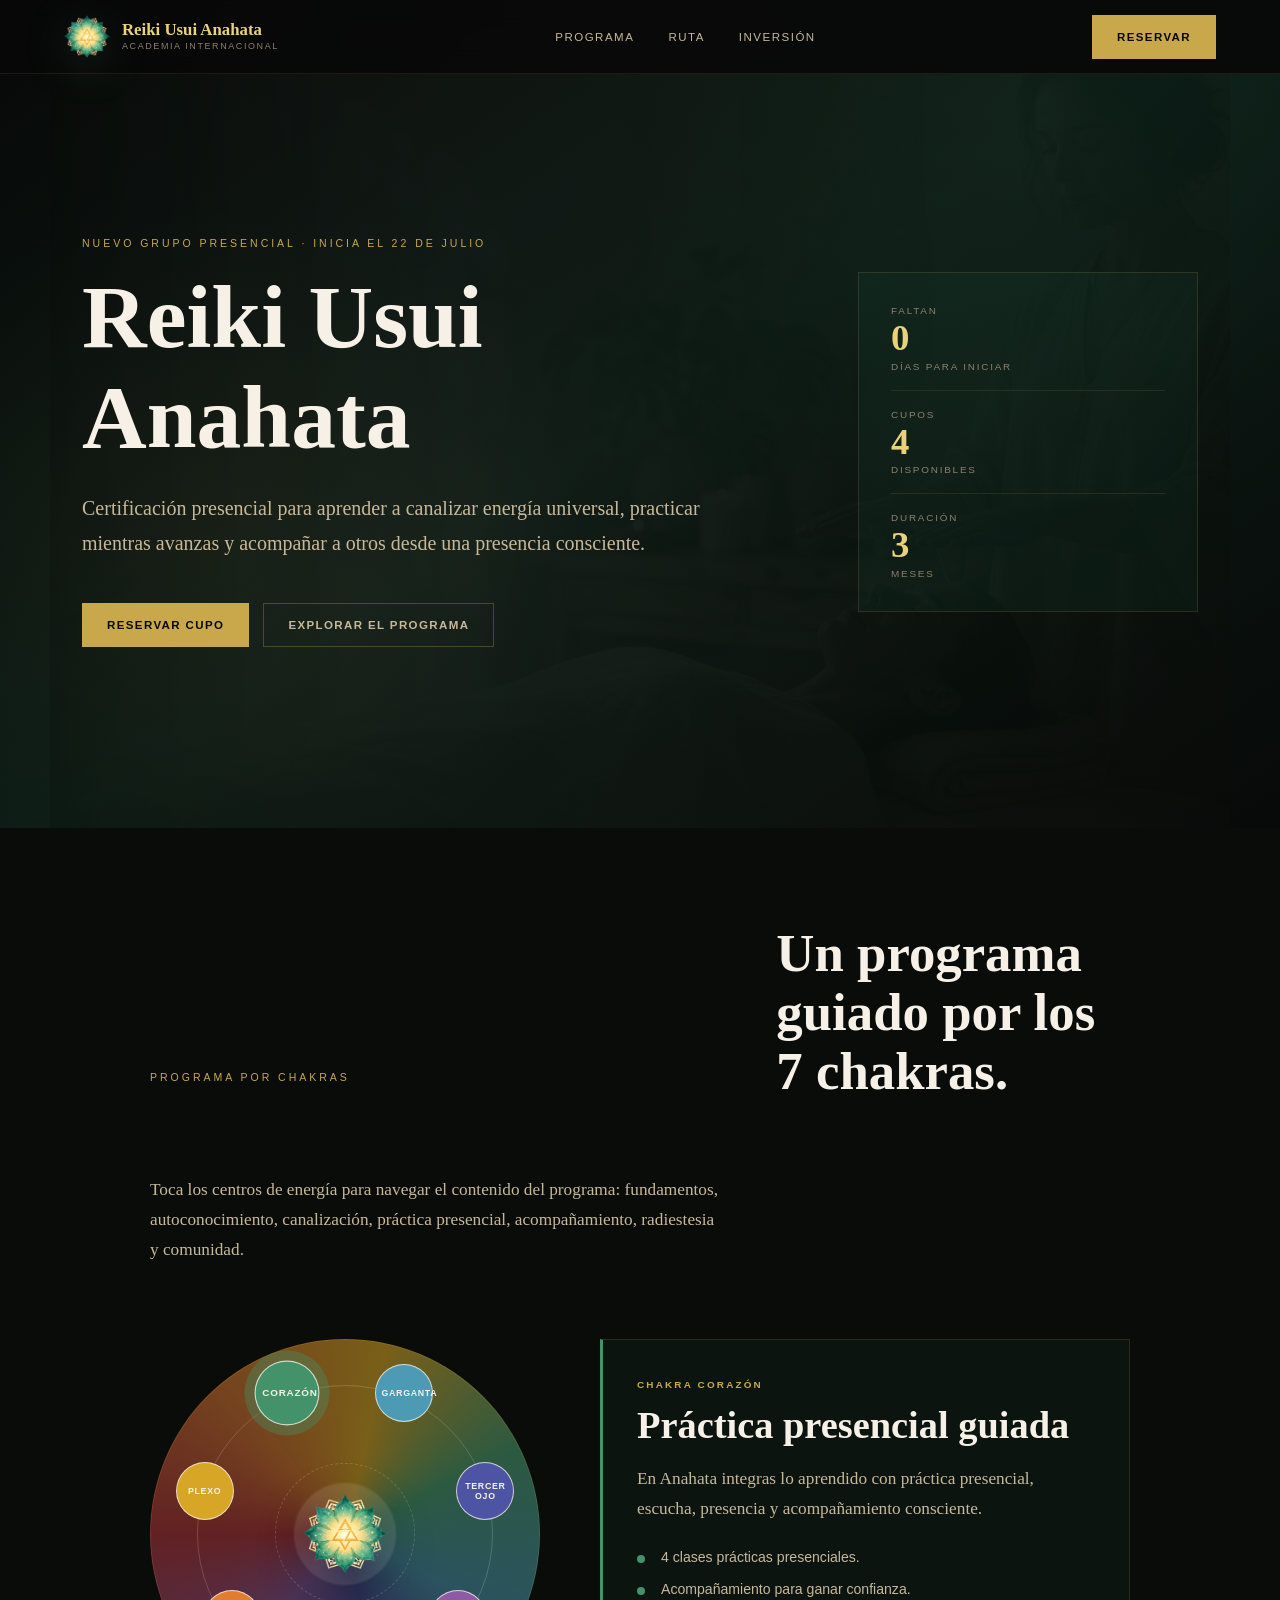
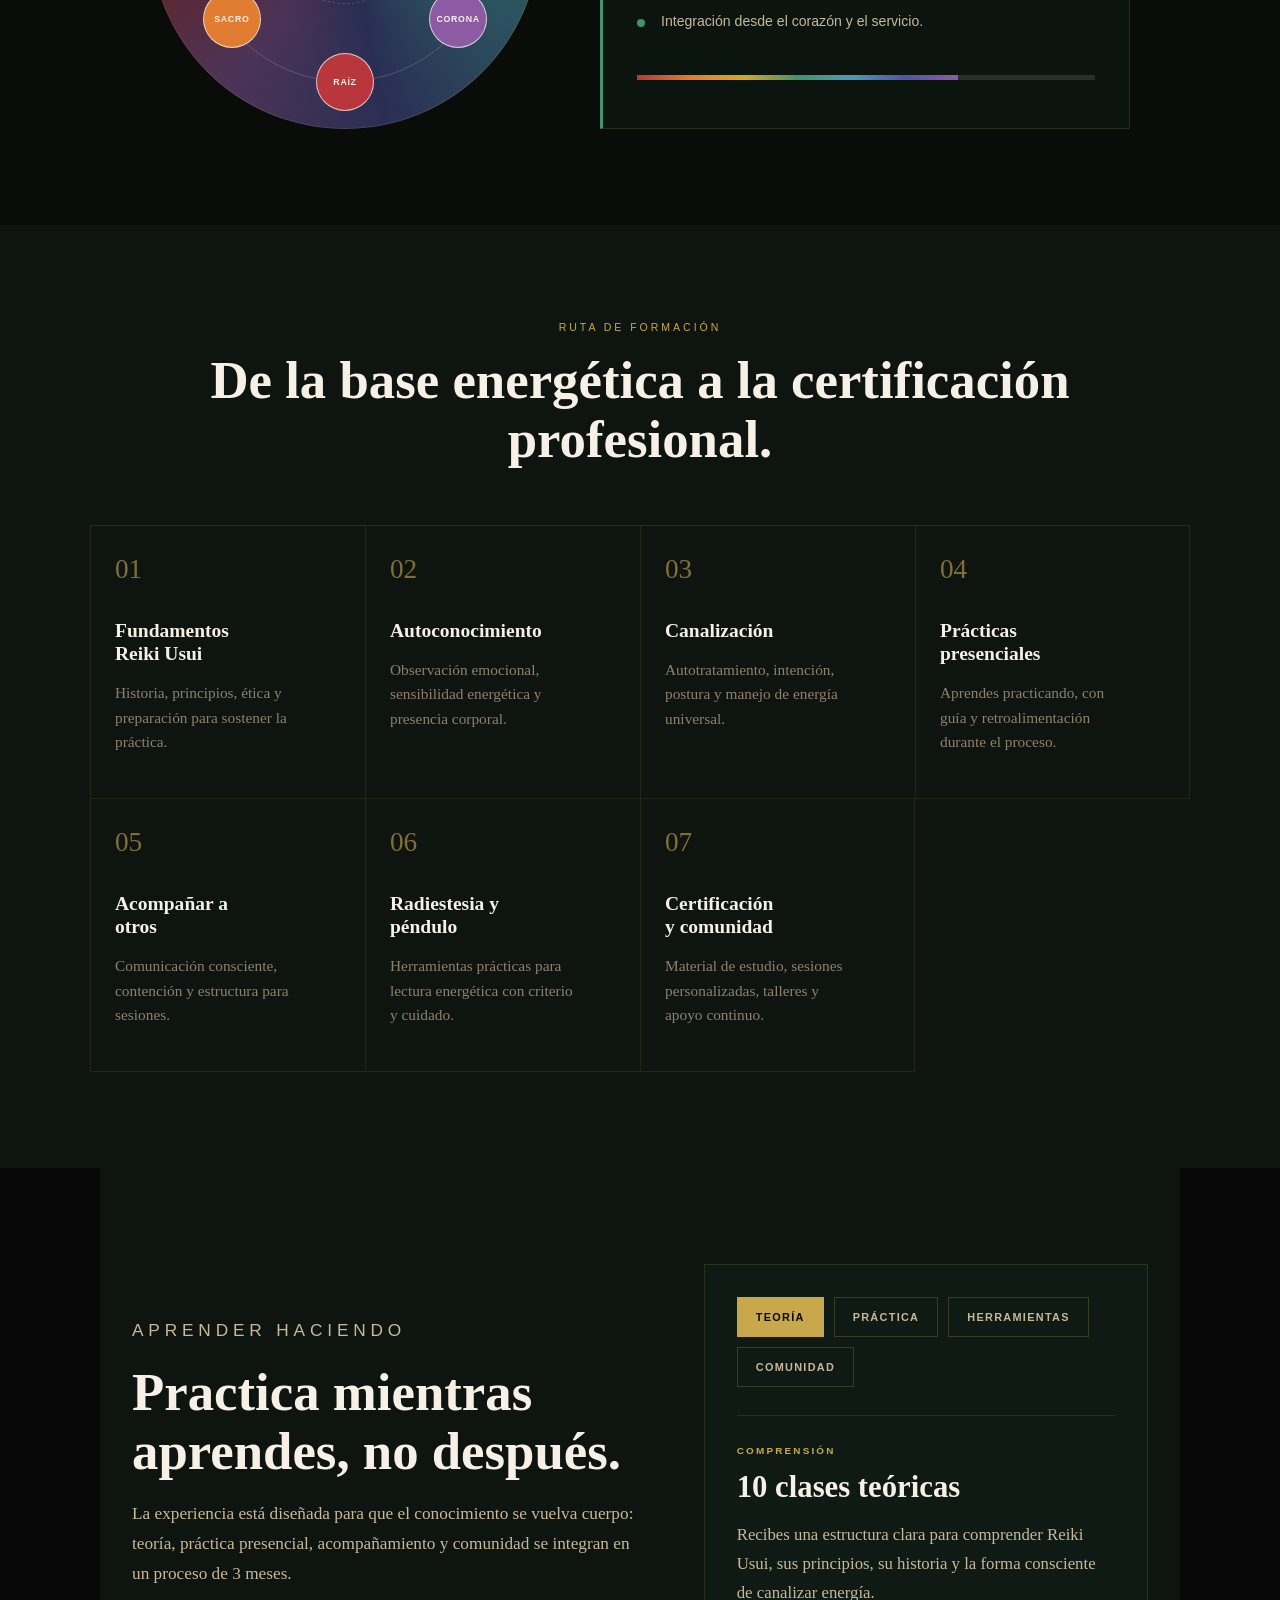
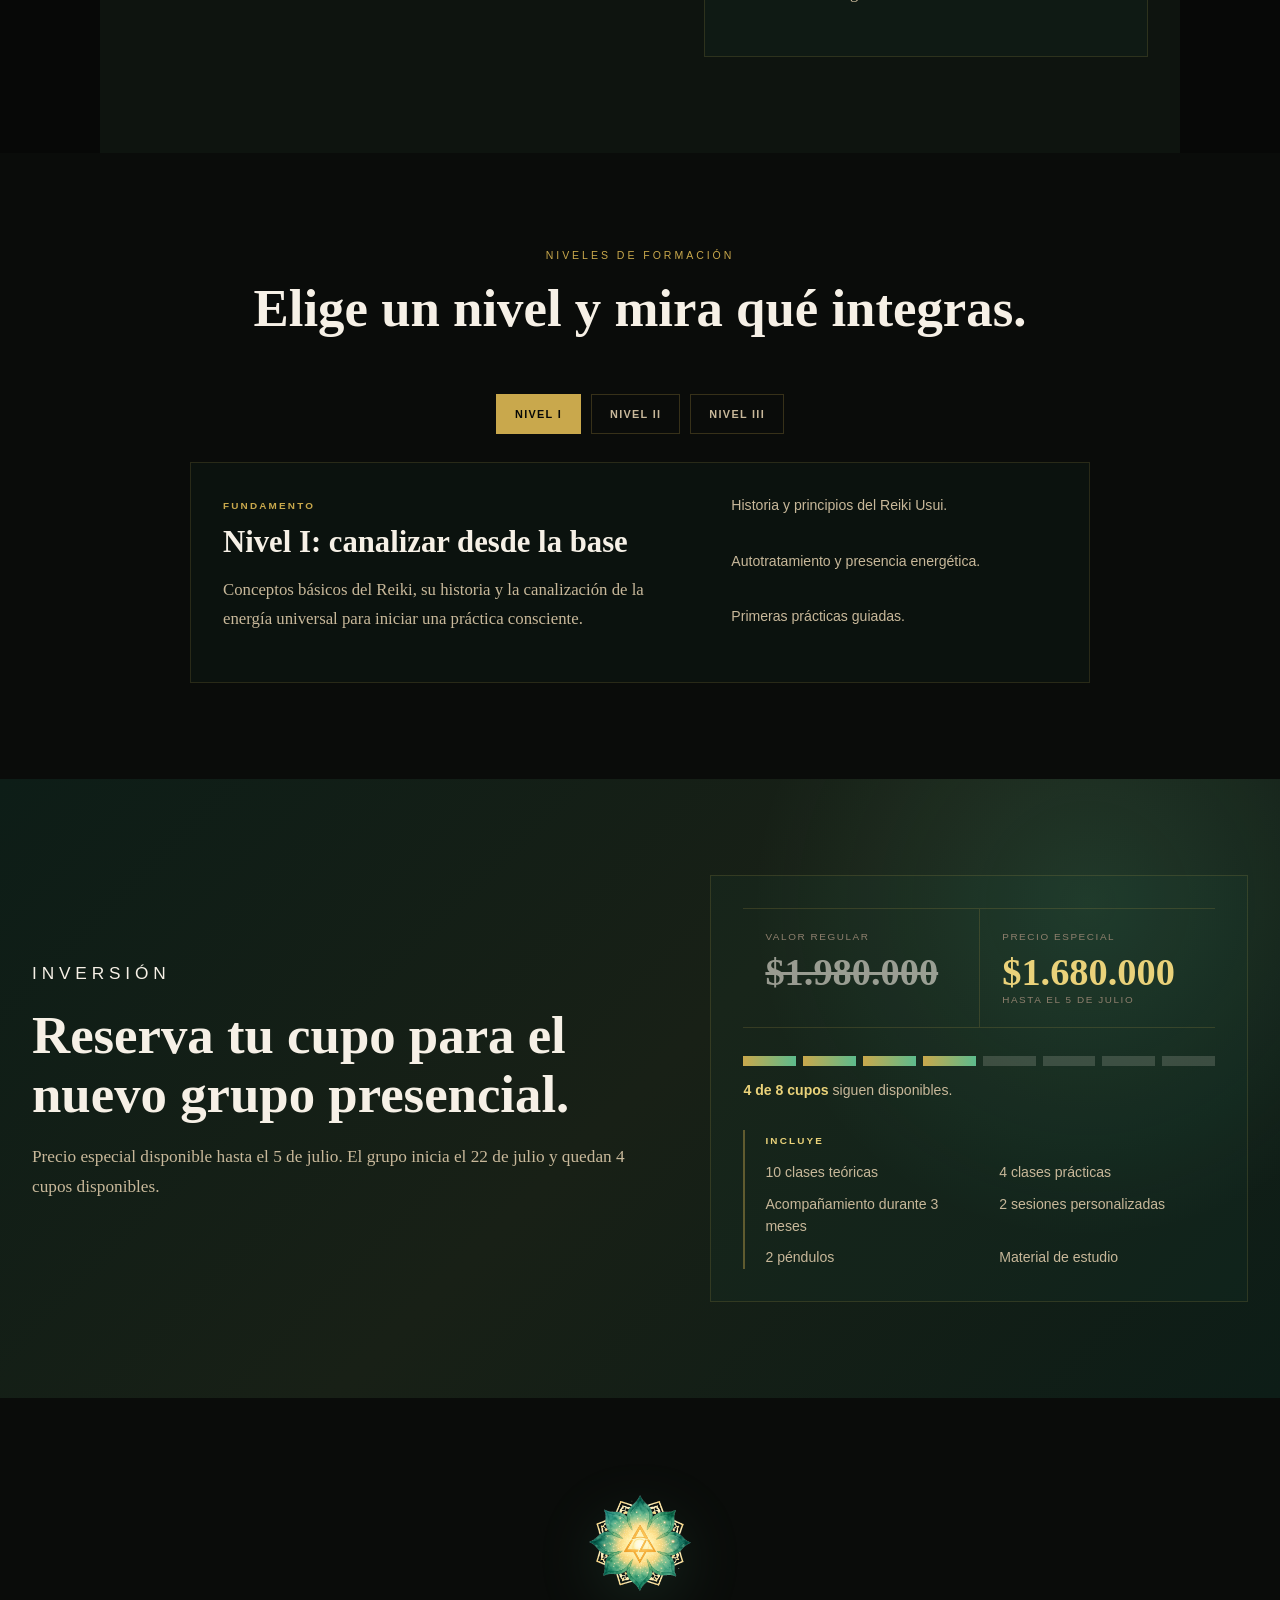
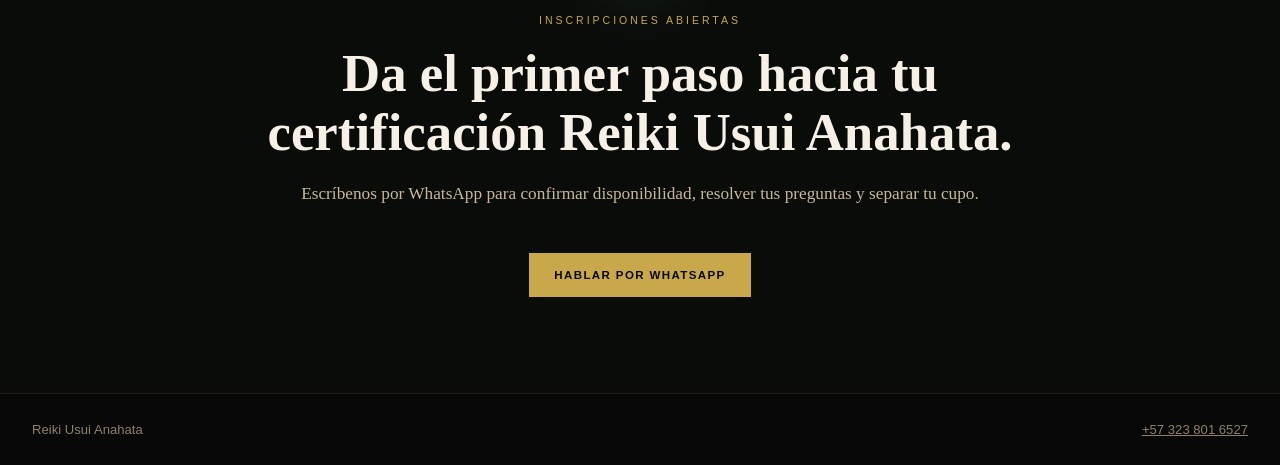
==== commit cd422771: "Fix responsive layout and copy" ====
--- a/index.html
+++ b/index.html
@@ -16,7 +16,7 @@
     <link rel="canonical" href="https://anahata.eventosjv.com/">
     <link rel="preload" as="image" href="assets/logo-symbol.png">
     <link rel="preload" as="image" href="assets/hero-reiki-anahata.png">
-    <link rel="stylesheet" href="styles.css?v=20260630f">
+    <link rel="stylesheet" href="styles.css?v=20260630g">
   </head>
   <body>
     <div class="energy-field" aria-hidden="true"></div>
@@ -183,7 +183,7 @@
       <section class="practice-section">
         <div class="practice-copy">
           <p class="eyebrow">Aprender haciendo</p>
-          <h2>Practicas mientras aprendes, no después.</h2>
+          <h2>Practica mientras aprendes, no después.</h2>
           <p>
             La experiencia está diseñada para que el conocimiento se vuelva cuerpo:
             teoría, práctica presencial, acompañamiento y comunidad se integran en
@@ -307,6 +307,6 @@
       <a href="https://wa.me/573238016527" target="_blank" rel="noreferrer">+57 323 801 6527</a>
     </footer>
 
-    <script src="script.js?v=20260630f"></script>
+    <script src="script.js?v=20260630g"></script>
   </body>
 </html>
--- a/styles.css
+++ b/styles.css
@@ -490,36 +490,40 @@
   max-width: 1100px;
   margin: 0 auto;
   display: grid;
-  grid-template-columns: repeat(7, minmax(0, 1fr));
+  grid-template-columns: repeat(4, minmax(0, 1fr));
   border-top: 1px solid var(--linea);
-  border-bottom: 1px solid var(--linea);
 }
 
 .route-line article {
-  min-height: 270px;
-  padding: 26px 18px;
+  min-height: 240px;
+  padding: 28px 24px;
   border-left: 1px solid rgba(201, 168, 76, 0.12);
-}
-
+  border-bottom: 1px solid rgba(201, 168, 76, 0.12);
+}
+
+.route-line article:nth-child(4n),
 .route-line article:last-child {
   border-right: 1px solid rgba(201, 168, 76, 0.12);
 }
 
 .route-line span {
   display: block;
-  margin-bottom: 44px;
+  margin-bottom: 34px;
   color: rgba(201, 168, 76, 0.62);
   font-family: "Playfair Display", Georgia, serif;
-  font-size: 1.8rem;
+  font-size: 1.7rem;
 }
 
 .route-line h3 {
-  font-size: 1.18rem;
+  max-width: 12ch;
+  font-size: 1.22rem;
+  line-height: 1.2;
 }
 
 .route-line p {
   color: var(--texto-suave);
-  font-size: 0.98rem;
+  max-width: 24ch;
+  font-size: 0.96rem;
   line-height: 1.6;
 }
 
@@ -790,7 +794,20 @@
   }
 
   .chakra-gate {
-    width: min(100%, 360px);
+    width: min(100%, 320px);
+  }
+
+  .route-line {
+    grid-template-columns: repeat(2, minmax(0, 1fr));
+  }
+
+  .route-line article:nth-child(4n) {
+    border-right: 0;
+  }
+
+  .route-line article:nth-child(2n),
+  .route-line article:last-child {
+    border-right: 1px solid rgba(201, 168, 76, 0.12);
   }
 }
 
@@ -837,18 +854,37 @@
     border-top: 1px solid rgba(201, 168, 76, 0.18);
   }
 
-  .route-line {
-    grid-template-columns: 1fr;
-  }
-
   .route-line article,
   .route-line article:last-child {
     min-height: auto;
     border-right: 0;
   }
 
+  .route-line {
+    grid-template-columns: 1fr;
+  }
+
+  .route-line article:nth-child(2n) {
+    border-right: 0;
+  }
+
+  .route-line h3,
+  .route-line p {
+    max-width: none;
+  }
+
   .route-line span {
     margin-bottom: 18px;
+  }
+
+  .chakra-gate {
+    width: min(100%, 280px);
+  }
+
+  .chakra-node {
+    width: 44px;
+    height: 44px;
+    font-size: 0.46rem;
   }
 
   .practice-tabs,
@@ -877,8 +913,8 @@
   }
 
   .chakra-node {
-    width: 48px;
-    height: 48px;
+    width: 40px;
+    height: 40px;
     font-size: 0;
   }
 }
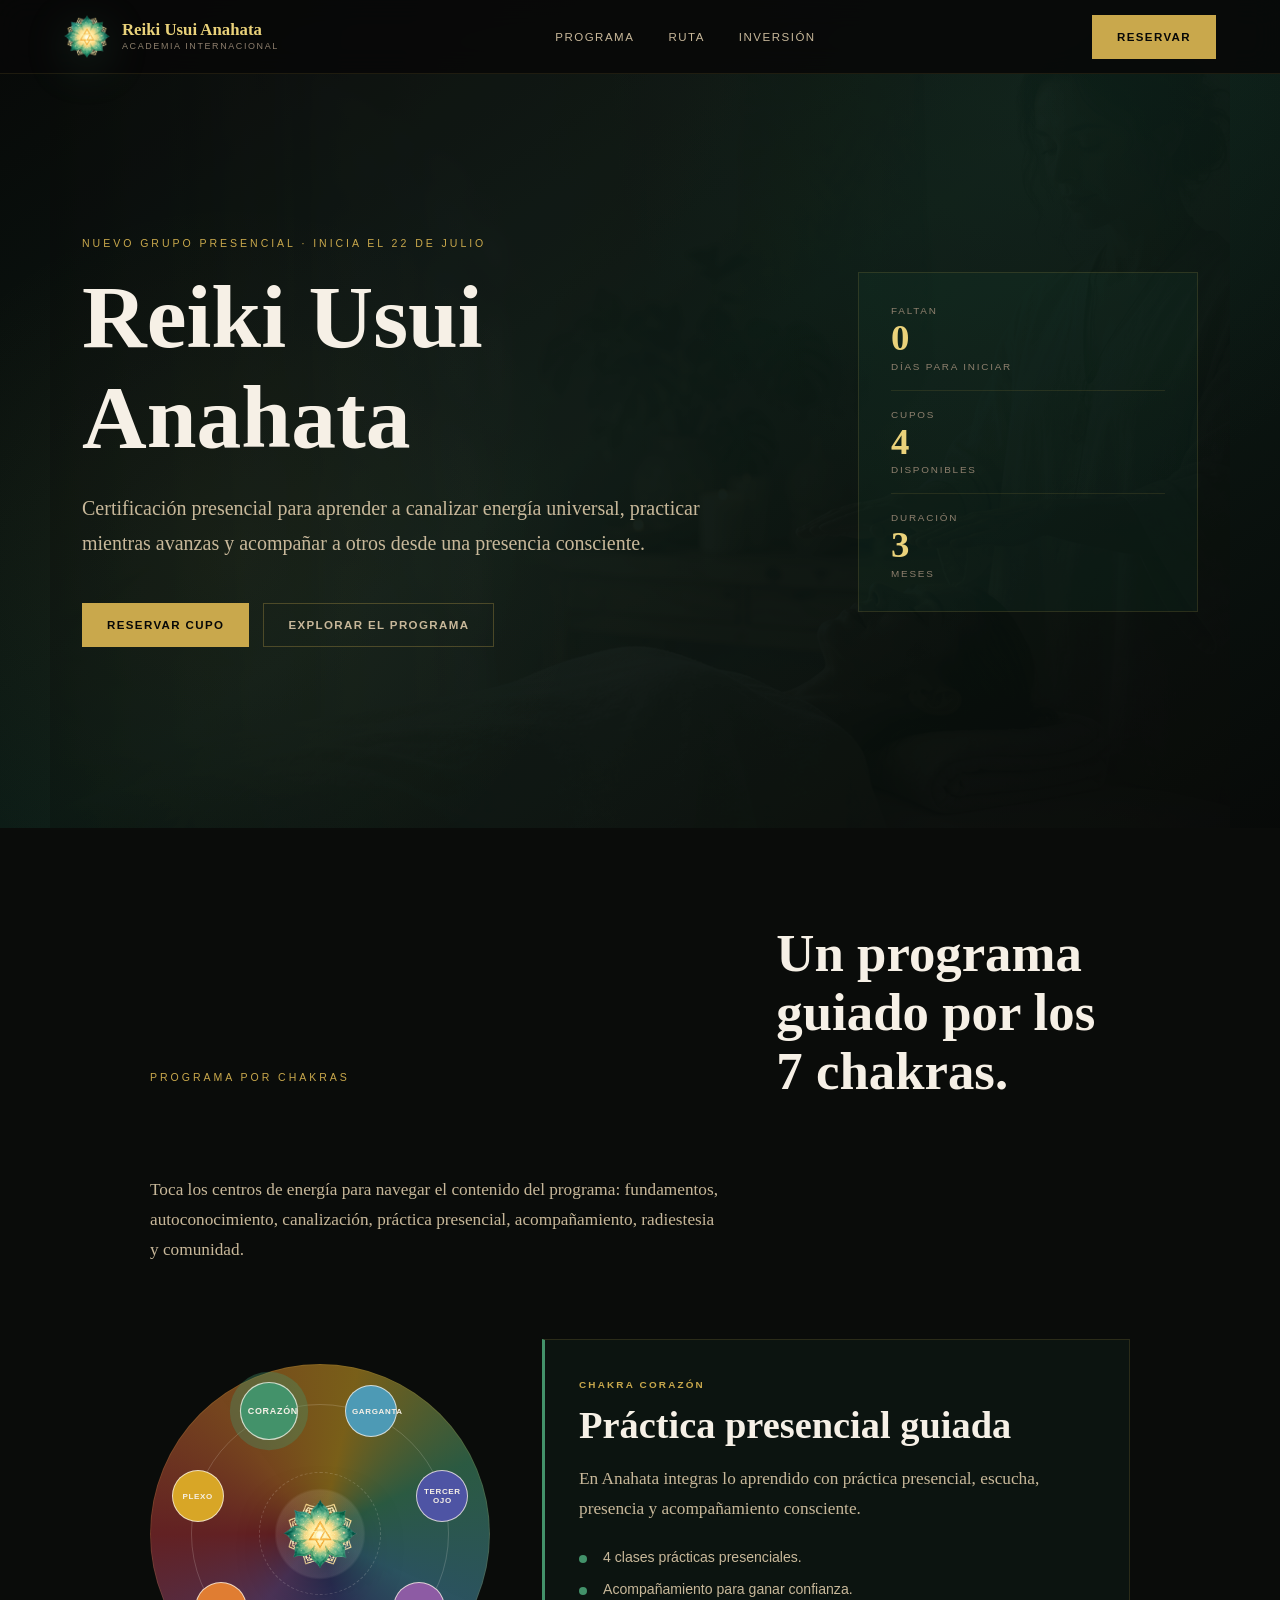
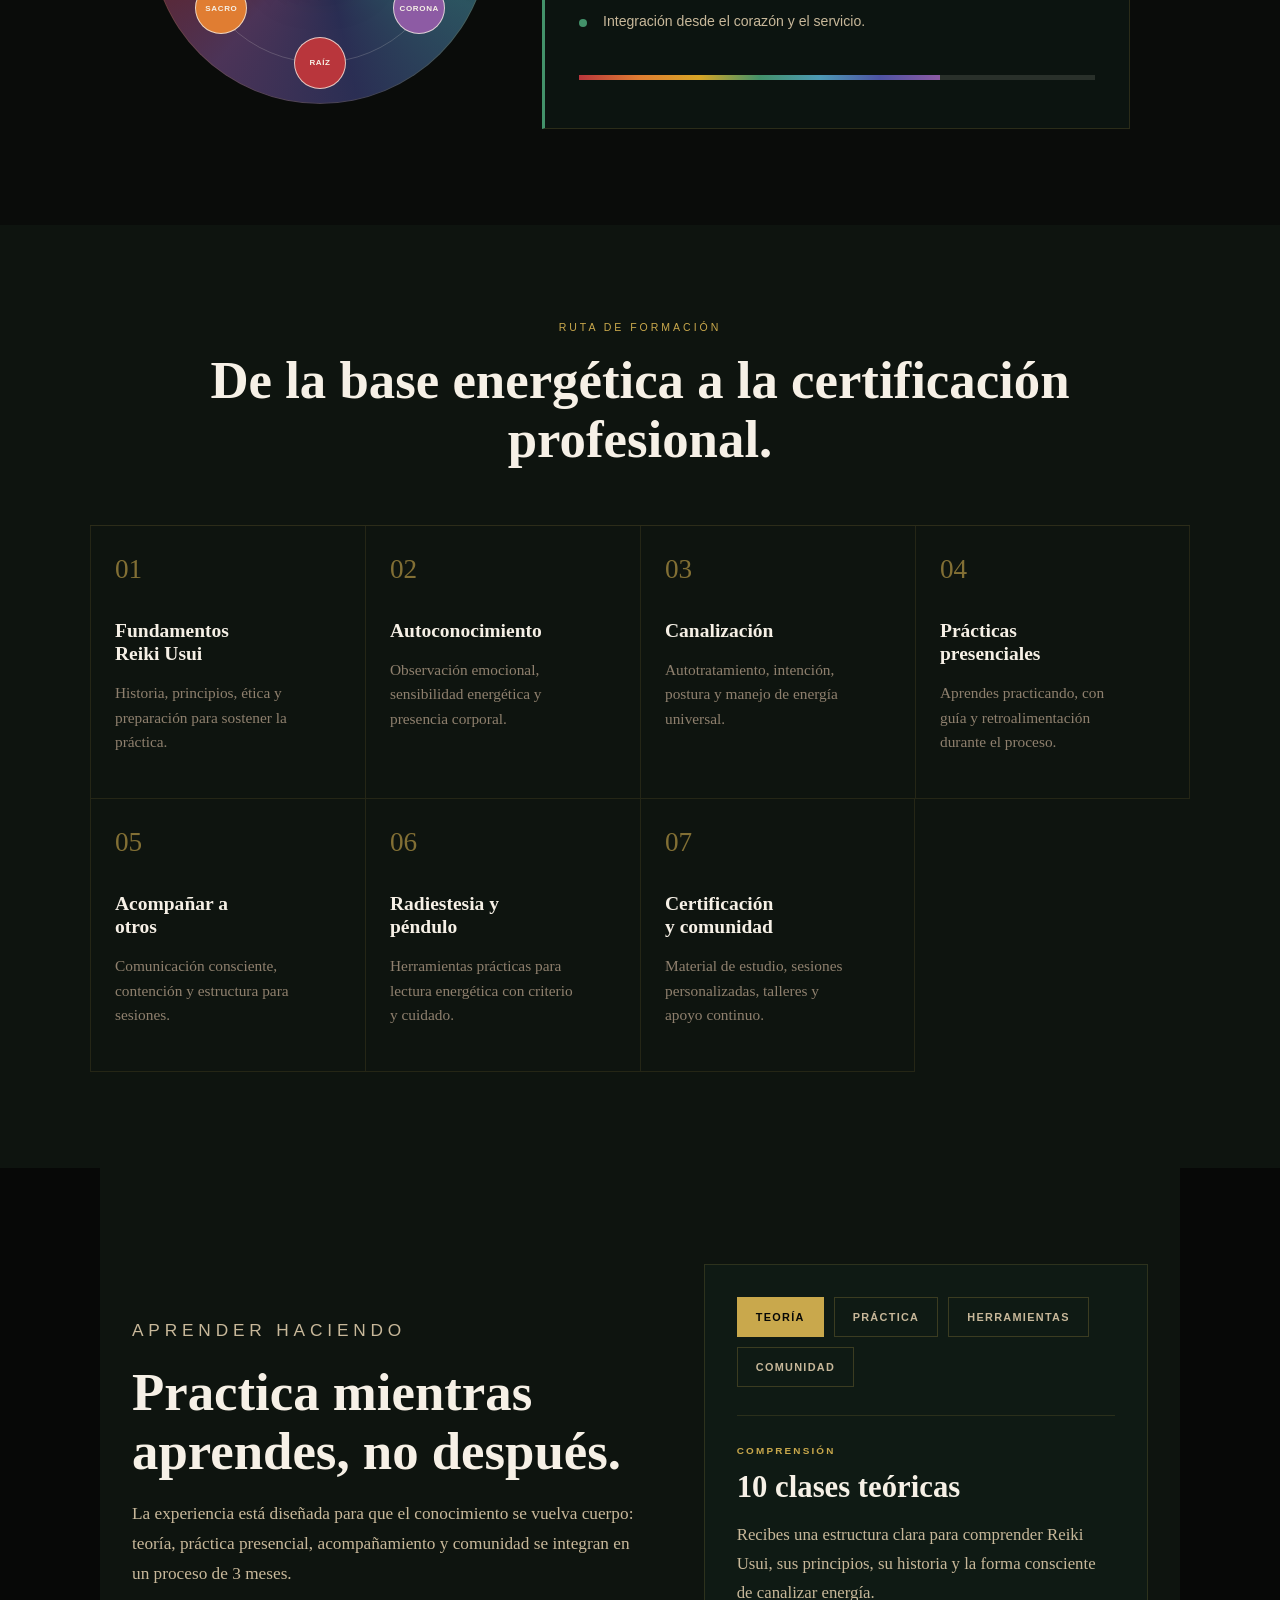
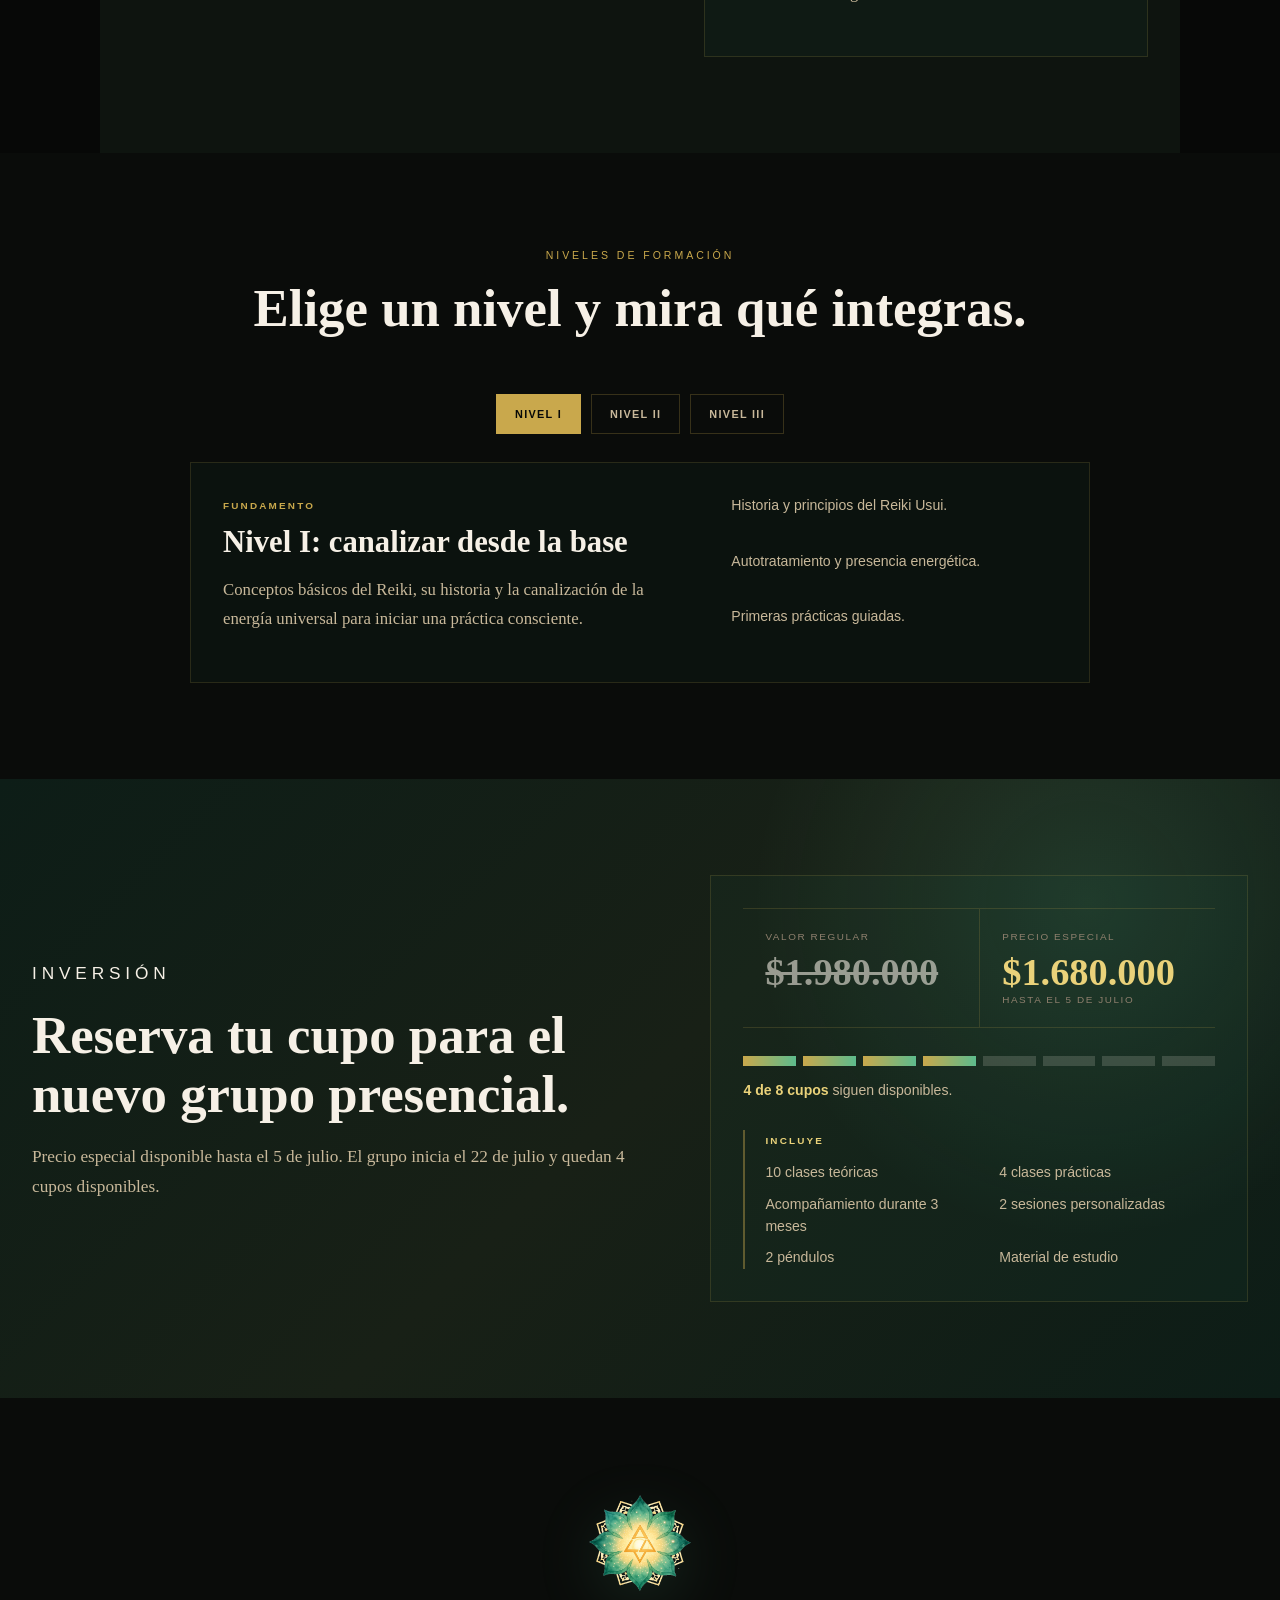
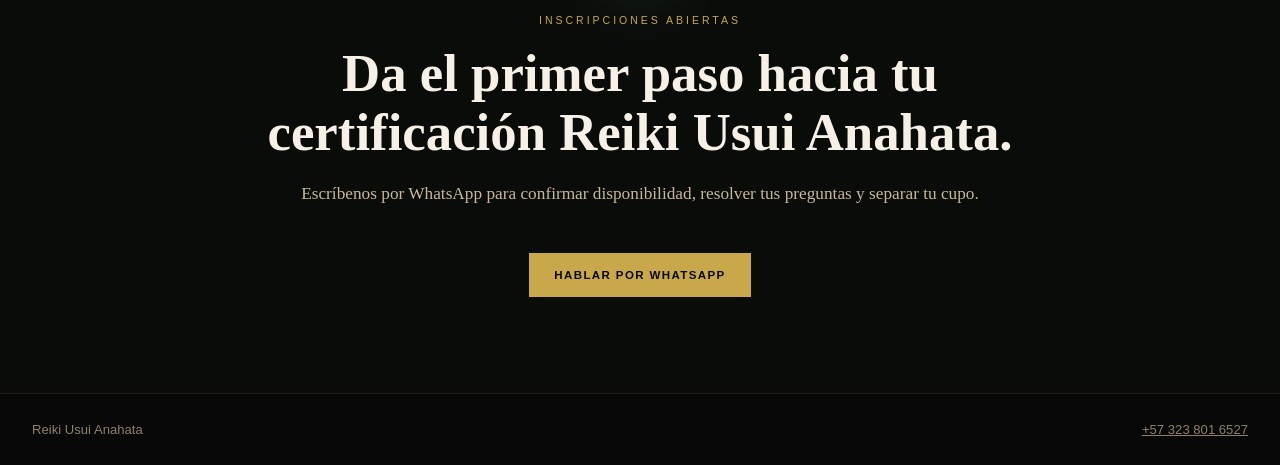
==== commit fd7d369f: "Reduce chakra selector size" ====
--- a/index.html
+++ b/index.html
@@ -16,7 +16,7 @@
     <link rel="canonical" href="https://anahata.eventosjv.com/">
     <link rel="preload" as="image" href="assets/logo-symbol.png">
     <link rel="preload" as="image" href="assets/hero-reiki-anahata.png">
-    <link rel="stylesheet" href="styles.css?v=20260630g">
+    <link rel="stylesheet" href="styles.css?v=20260630h">
   </head>
   <body>
     <div class="energy-field" aria-hidden="true"></div>
@@ -307,6 +307,6 @@
       <a href="https://wa.me/573238016527" target="_blank" rel="noreferrer">+57 323 801 6527</a>
     </footer>
 
-    <script src="script.js?v=20260630g"></script>
+    <script src="script.js?v=20260630h"></script>
   </body>
 </html>
--- a/styles.css
+++ b/styles.css
@@ -336,15 +336,17 @@
   max-width: 980px;
   margin: 0 auto;
   display: grid;
-  grid-template-columns: 390px 1fr;
-  gap: 60px;
+  grid-template-columns: minmax(260px, 340px) 1fr;
+  gap: 52px;
   align-items: center;
+  justify-content: center;
 }
 
 .chakra-gate {
   position: relative;
-  width: 390px;
+  width: min(100%, 340px);
   aspect-ratio: 1;
+  margin-inline: auto;
   border-radius: 50%;
   background:
     radial-gradient(circle, rgba(246, 240, 230, 0.12) 0 18%, transparent 19%),
@@ -380,14 +382,14 @@
 
 .chakra-node {
   position: absolute;
-  width: 58px;
-  height: 58px;
+  width: 52px;
+  height: 52px;
   border: 1px solid rgba(246, 240, 230, 0.78);
   border-radius: 50%;
   color: var(--marfil);
   cursor: pointer;
   font-family: Inter, sans-serif;
-  font-size: 0.55rem;
+  font-size: 0.5rem;
   font-weight: 700;
   letter-spacing: 0.08em;
   text-transform: uppercase;
@@ -794,7 +796,7 @@
   }
 
   .chakra-gate {
-    width: min(100%, 320px);
+    width: min(100%, 280px);
   }
 
   .route-line {
@@ -878,13 +880,13 @@
   }
 
   .chakra-gate {
-    width: min(100%, 280px);
+    width: min(100%, 240px);
   }
 
   .chakra-node {
-    width: 44px;
-    height: 44px;
-    font-size: 0.46rem;
+    width: 38px;
+    height: 38px;
+    font-size: 0;
   }
 
   .practice-tabs,
@@ -913,8 +915,8 @@
   }
 
   .chakra-node {
-    width: 40px;
-    height: 40px;
+    width: 34px;
+    height: 34px;
     font-size: 0;
   }
 }
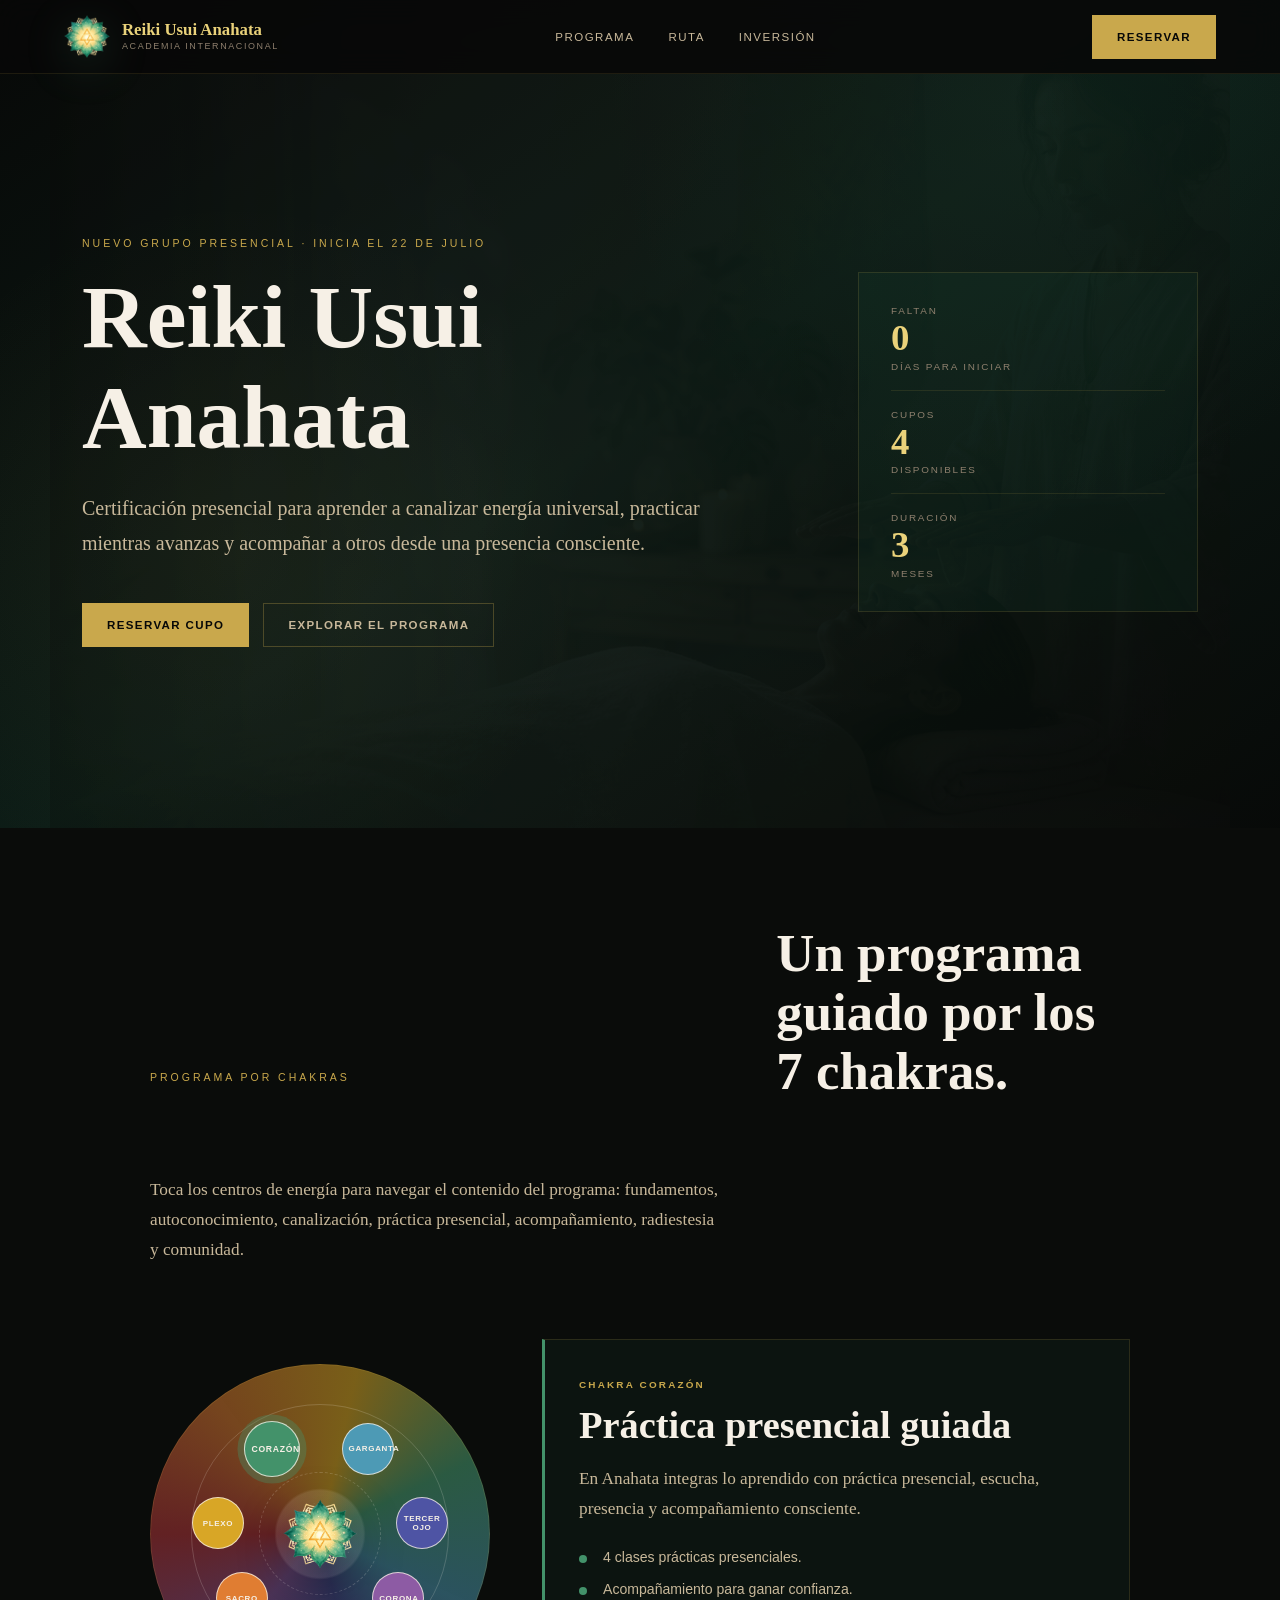
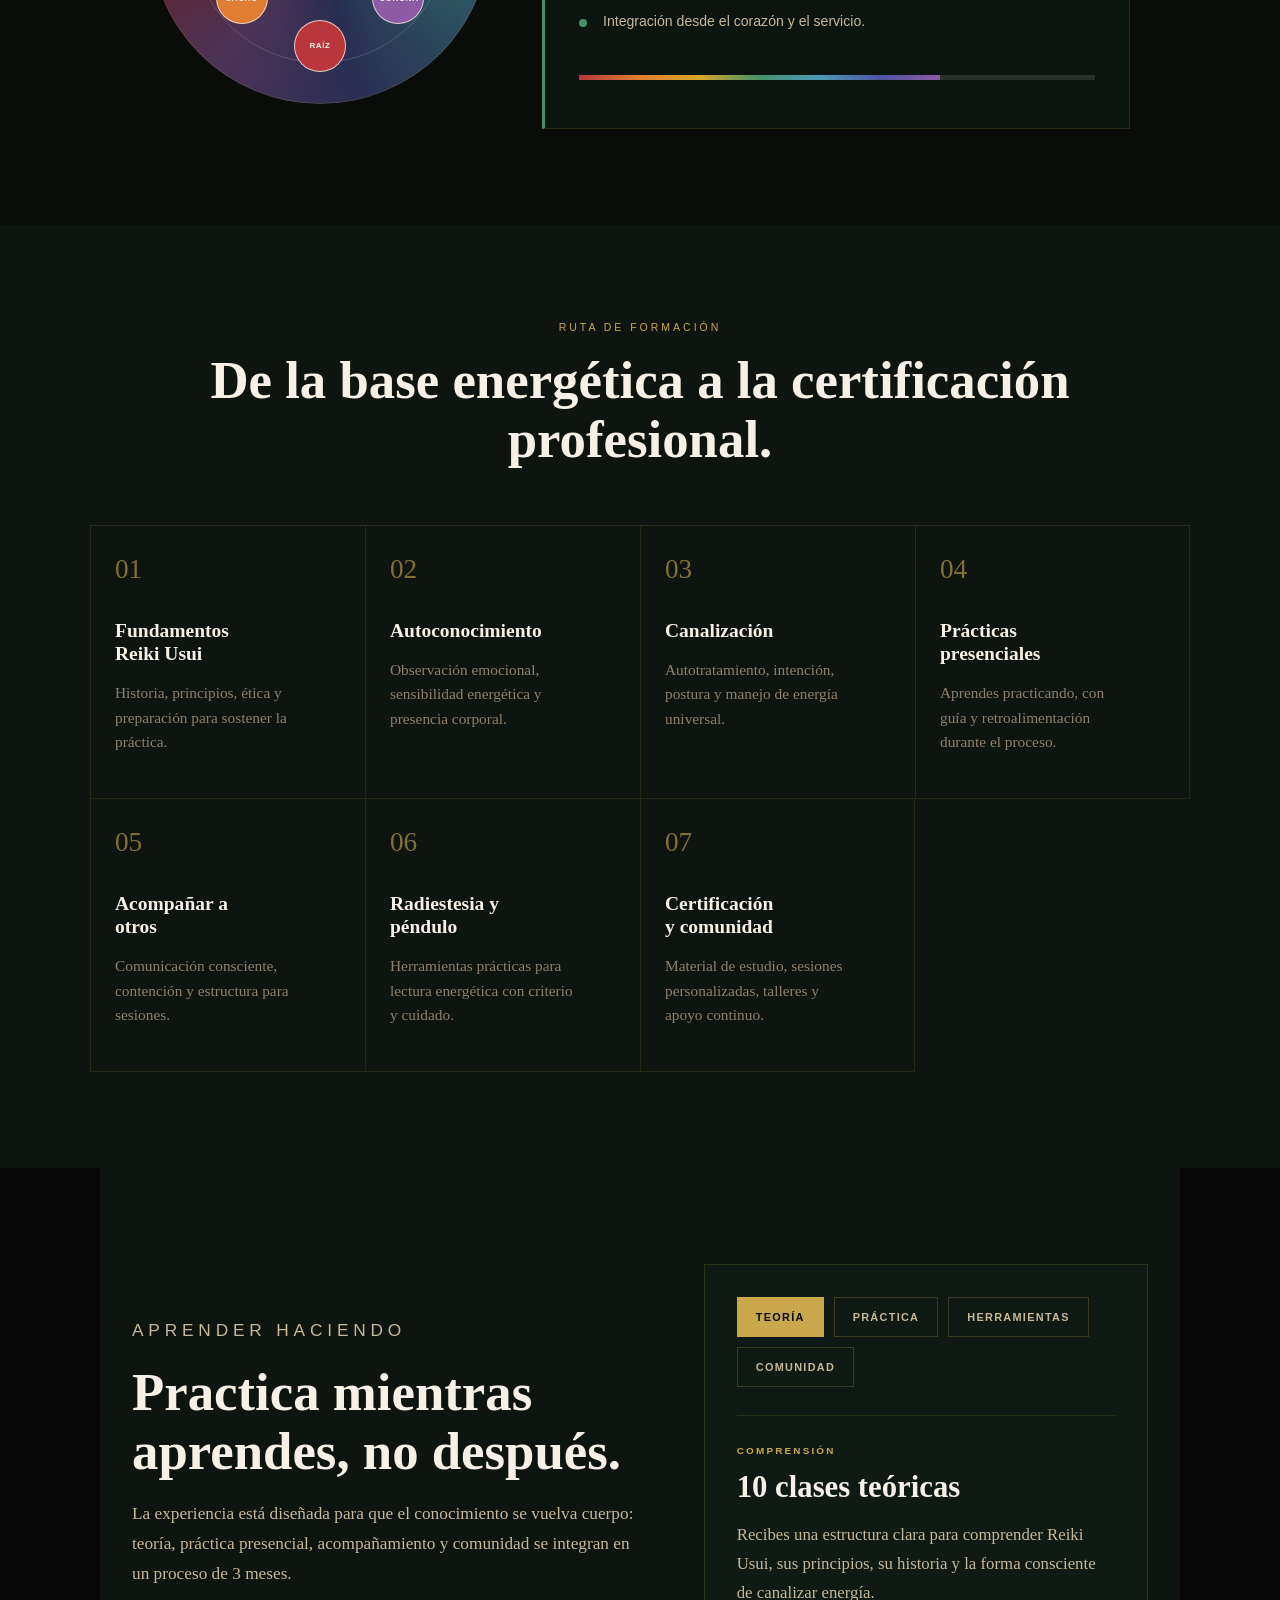
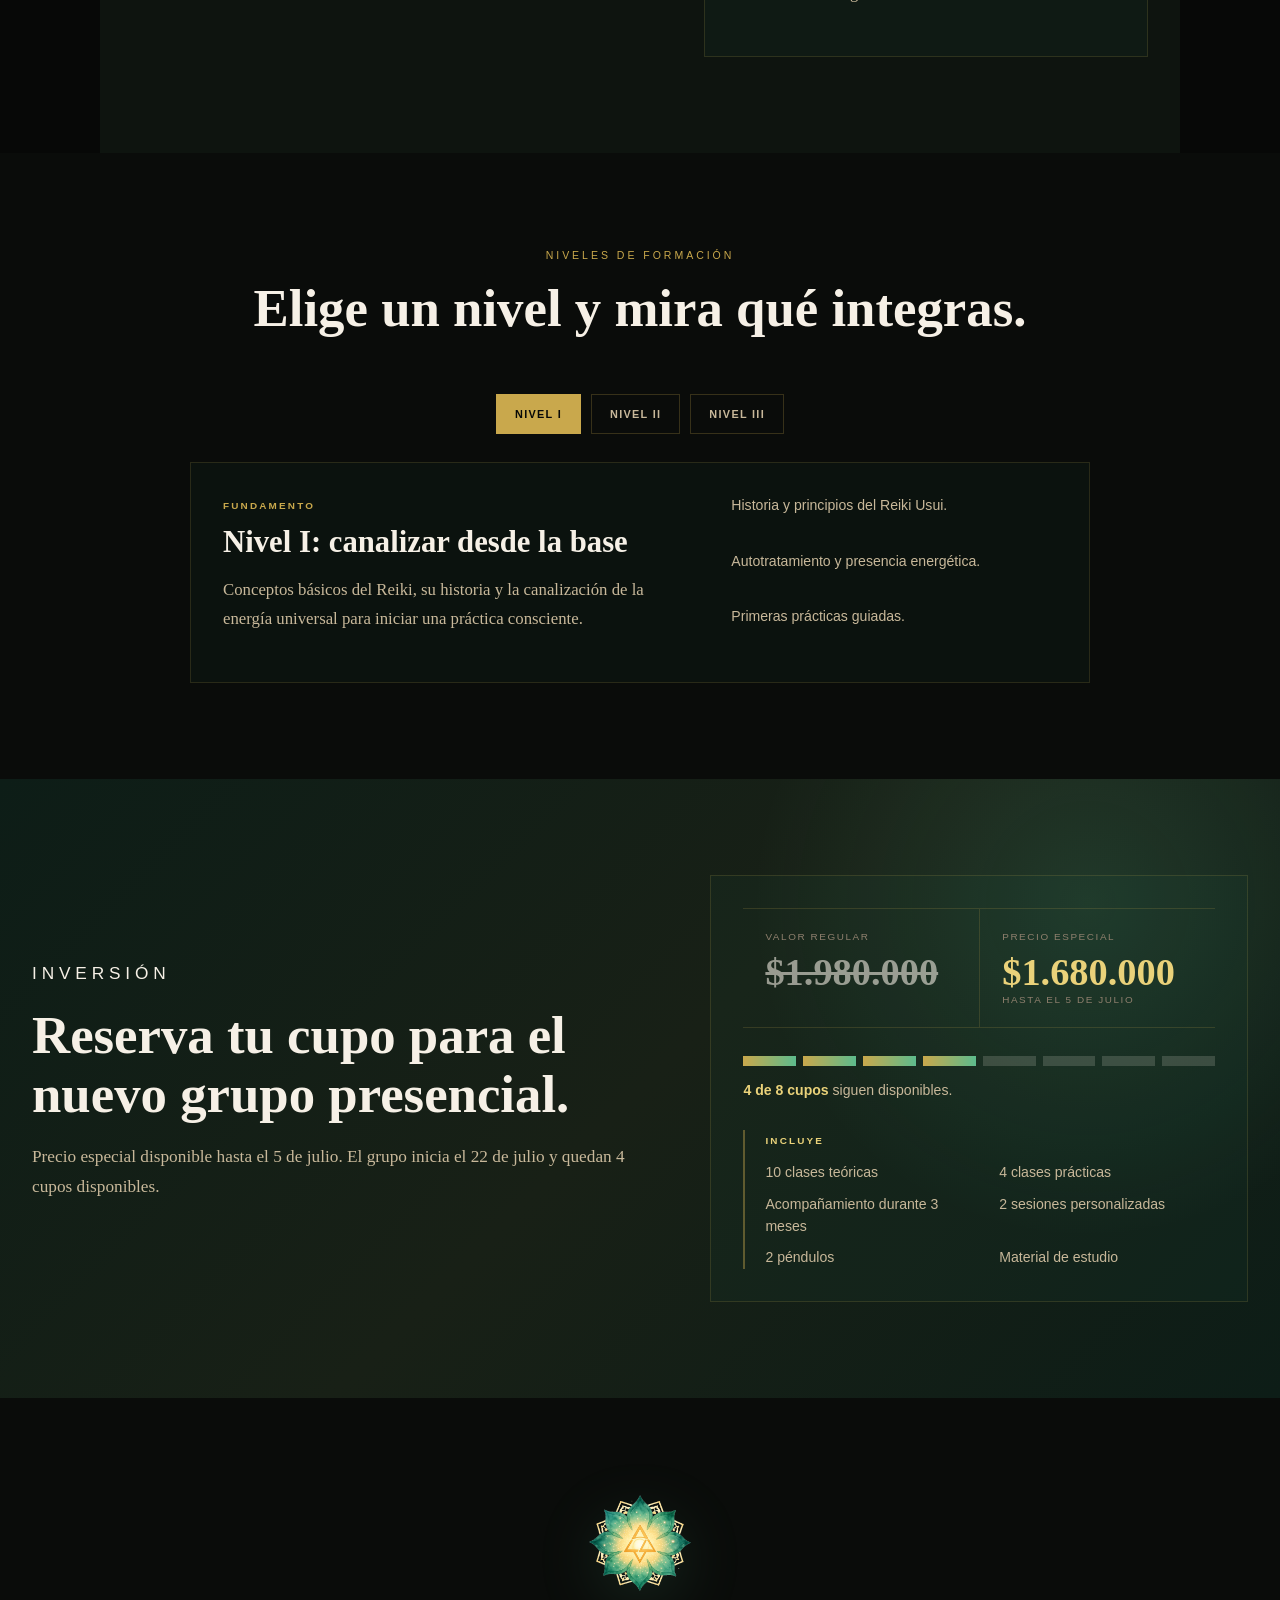
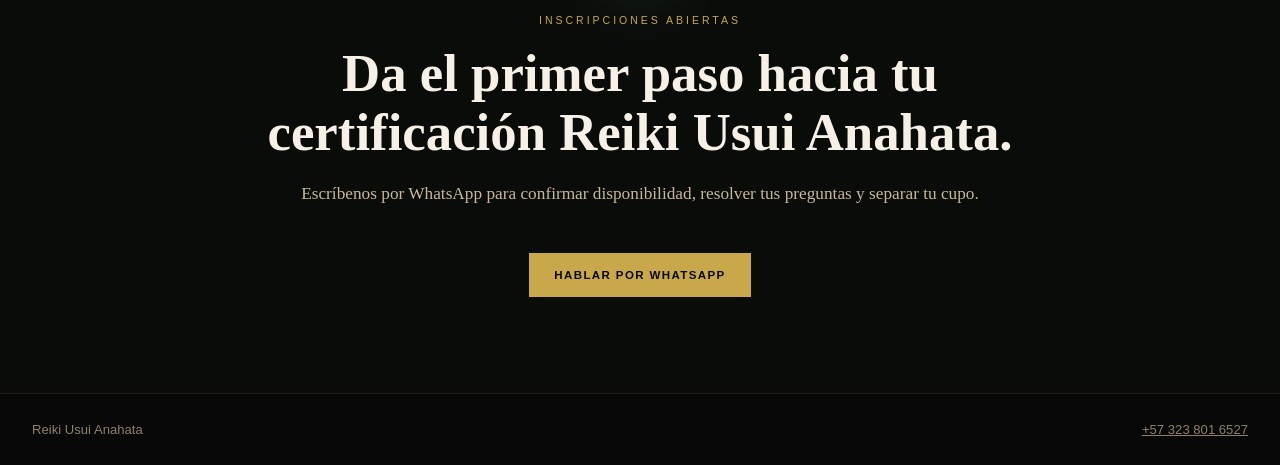
==== commit 681fbccf: "Keep chakra nodes inside circle" ====
--- a/index.html
+++ b/index.html
@@ -16,7 +16,7 @@
     <link rel="canonical" href="https://anahata.eventosjv.com/">
     <link rel="preload" as="image" href="assets/logo-symbol.png">
     <link rel="preload" as="image" href="assets/hero-reiki-anahata.png">
-    <link rel="stylesheet" href="styles.css?v=20260630h">
+    <link rel="stylesheet" href="styles.css?v=20260630i">
   </head>
   <body>
     <div class="energy-field" aria-hidden="true"></div>
@@ -307,6 +307,6 @@
       <a href="https://wa.me/573238016527" target="_blank" rel="noreferrer">+57 323 801 6527</a>
     </footer>
 
-    <script src="script.js?v=20260630h"></script>
+    <script src="script.js?v=20260630i"></script>
   </body>
 </html>
--- a/styles.css
+++ b/styles.css
@@ -401,18 +401,18 @@
 .chakra-node:focus-visible,
 .chakra-node.is-active {
   z-index: 2;
-  transform: translate(-50%, -50%) scale(1.12);
-  box-shadow: 0 0 0 9px var(--active-glow);
+  transform: translate(-50%, -50%) scale(1.08);
+  box-shadow: 0 0 0 6px var(--active-glow);
   outline: 0;
 }
 
-.chakra-node.root { top: 88%; left: 50%; background: #b9363c; }
-.chakra-node.sacral { top: 72%; left: 21%; background: #e07d32; }
-.chakra-node.solar { top: 39%; left: 14%; background: #d8a626; }
-.chakra-node.heart { top: 14%; left: 35%; background: #43926a; }
-.chakra-node.throat { top: 14%; left: 65%; background: #4d9ab5; }
-.chakra-node.third-eye { top: 39%; left: 86%; background: #4e54a4; }
-.chakra-node.crown { top: 72%; left: 79%; background: #8d5ba4; }
+.chakra-node.root { top: 83%; left: 50%; background: #b9363c; }
+.chakra-node.sacral { top: 69%; left: 27%; background: #e07d32; }
+.chakra-node.solar { top: 47%; left: 20%; background: #d8a626; }
+.chakra-node.heart { top: 25%; left: 36%; background: #43926a; }
+.chakra-node.throat { top: 25%; left: 64%; background: #4d9ab5; }
+.chakra-node.third-eye { top: 47%; left: 80%; background: #4e54a4; }
+.chakra-node.crown { top: 69%; left: 73%; background: #8d5ba4; }
 
 .portal-readout {
   min-height: 390px;
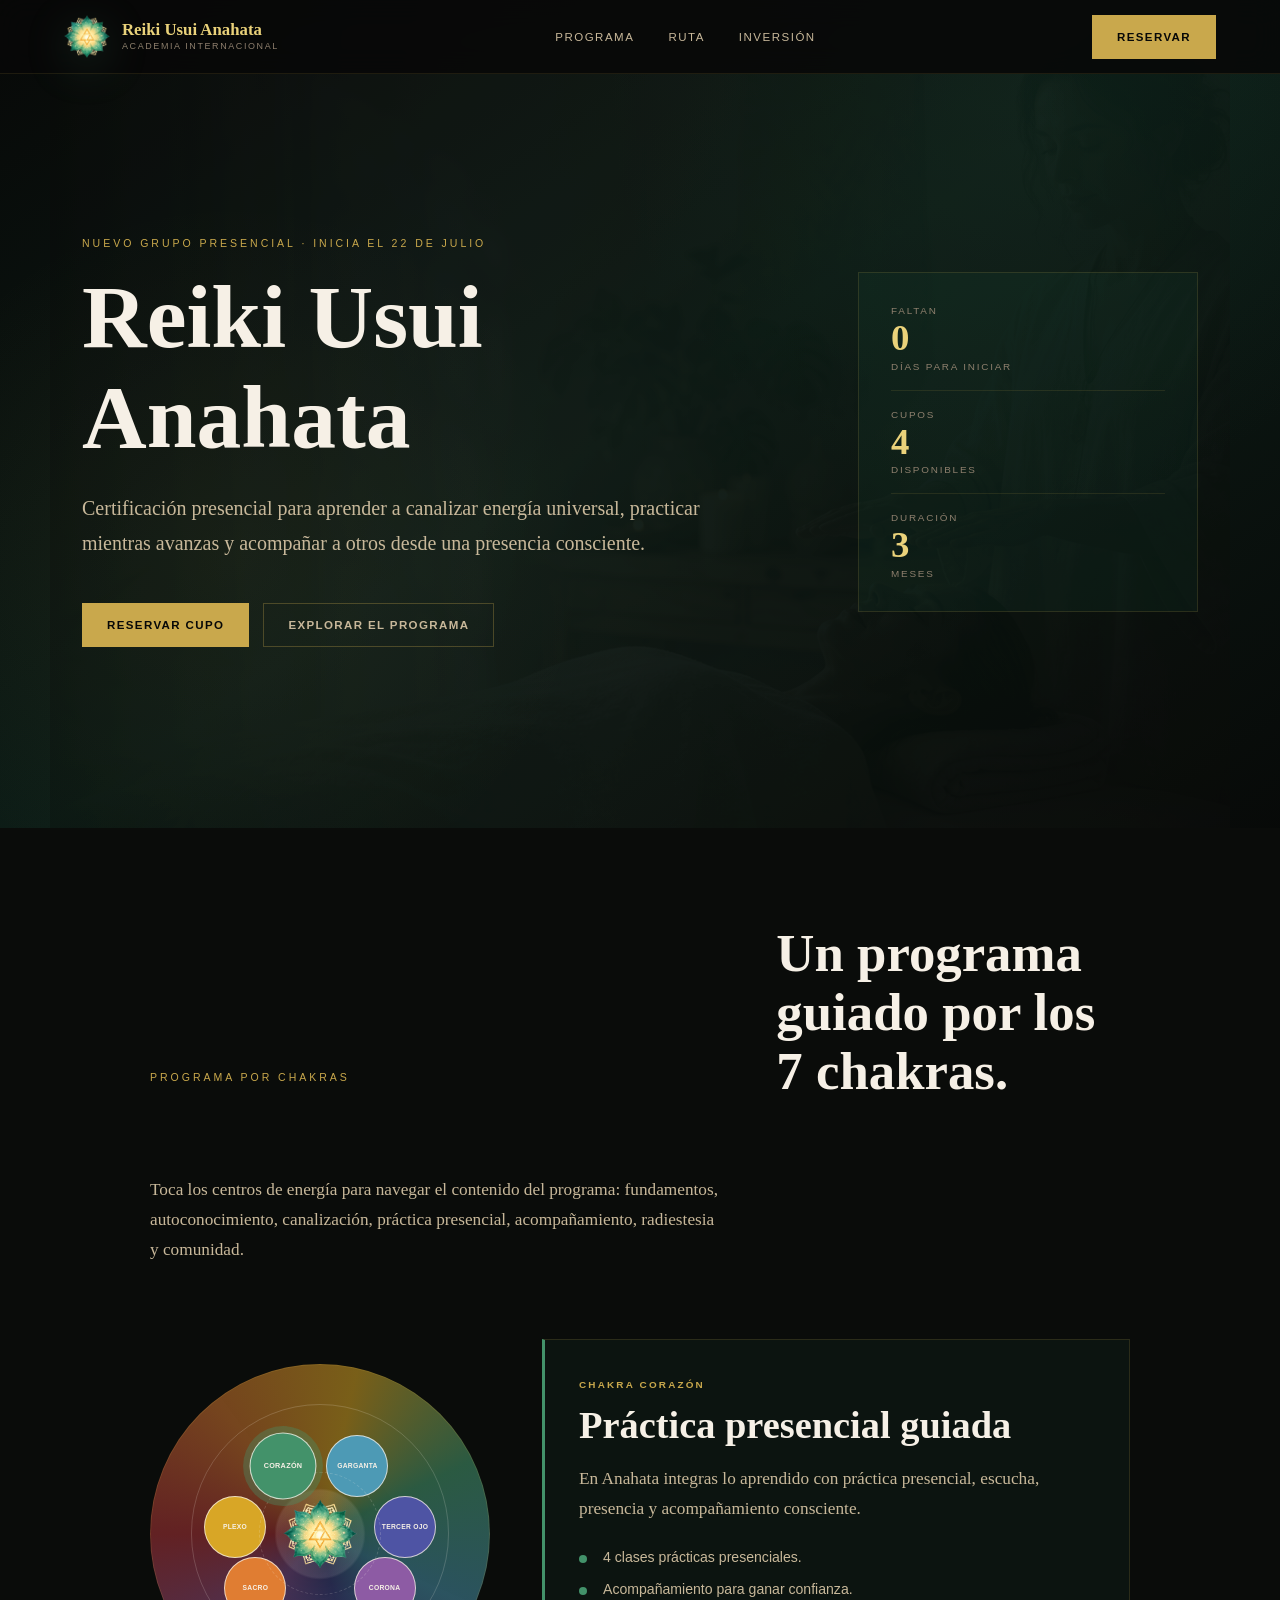
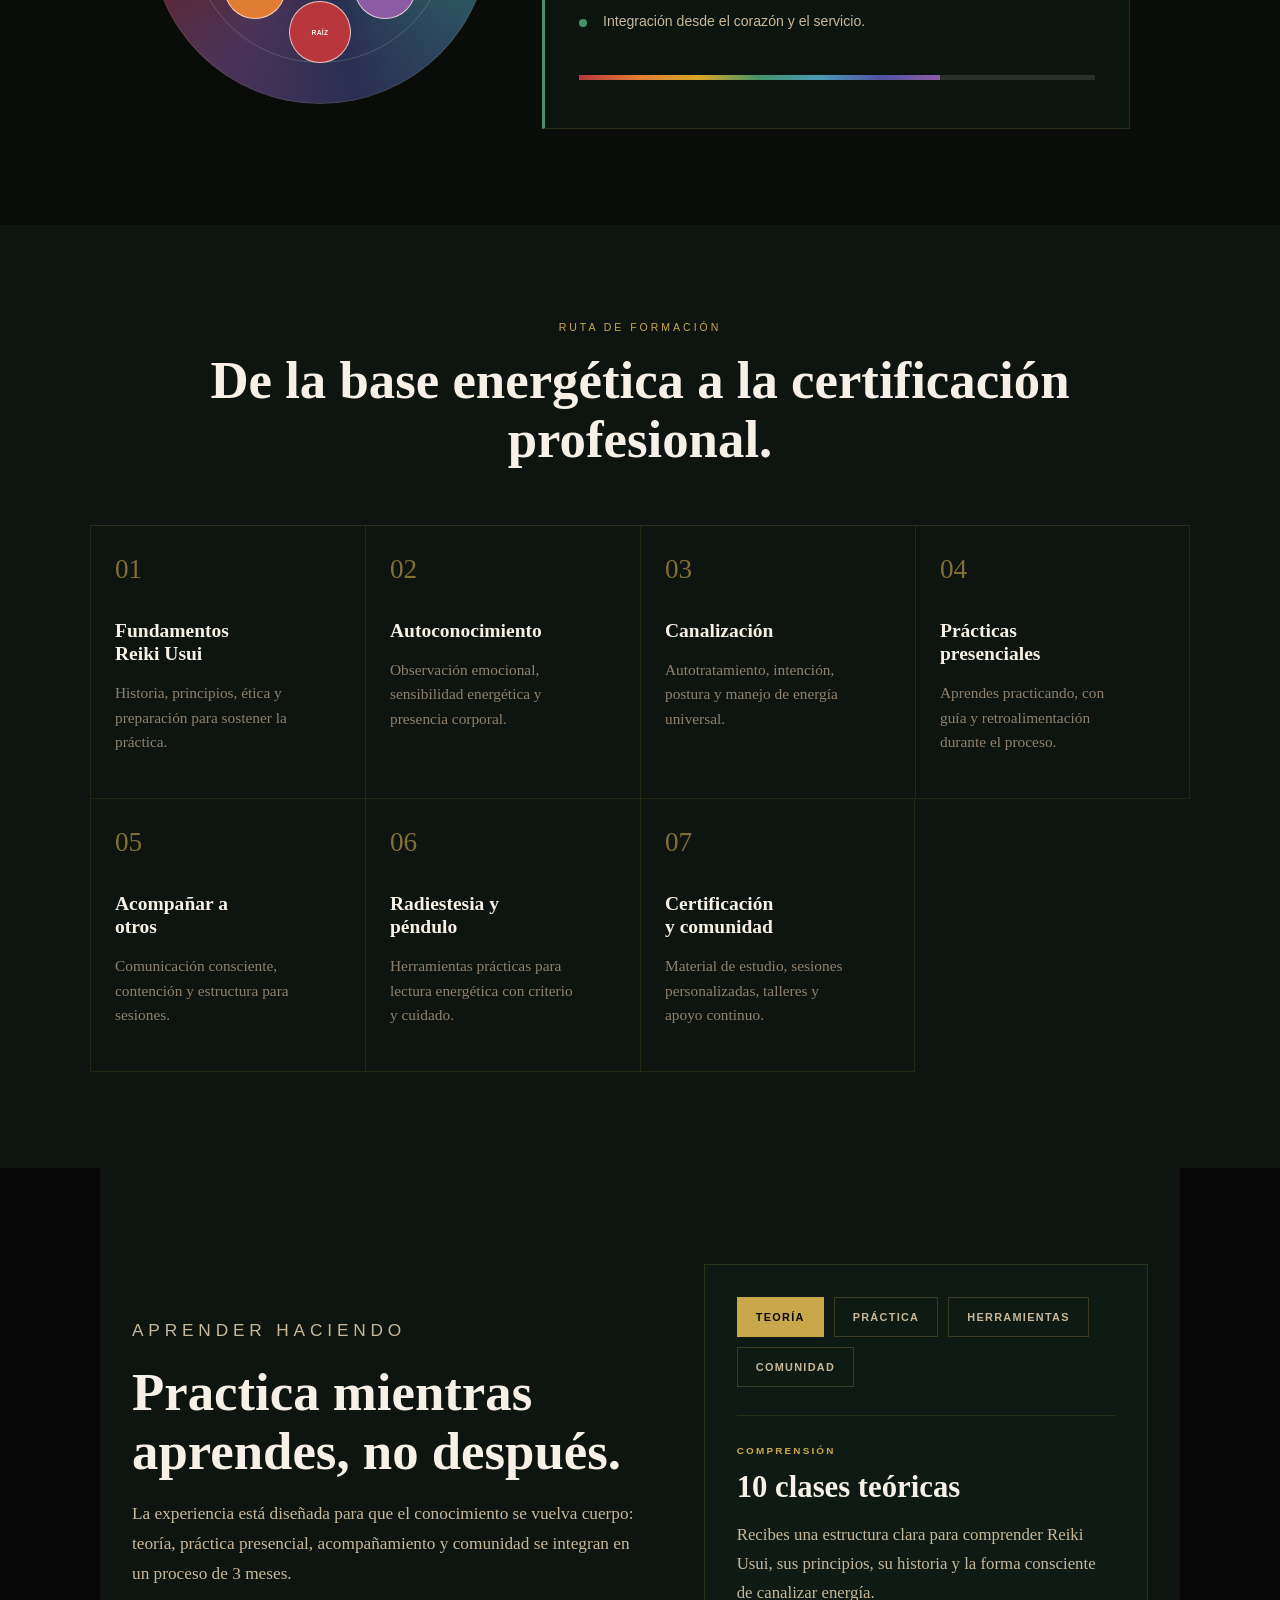
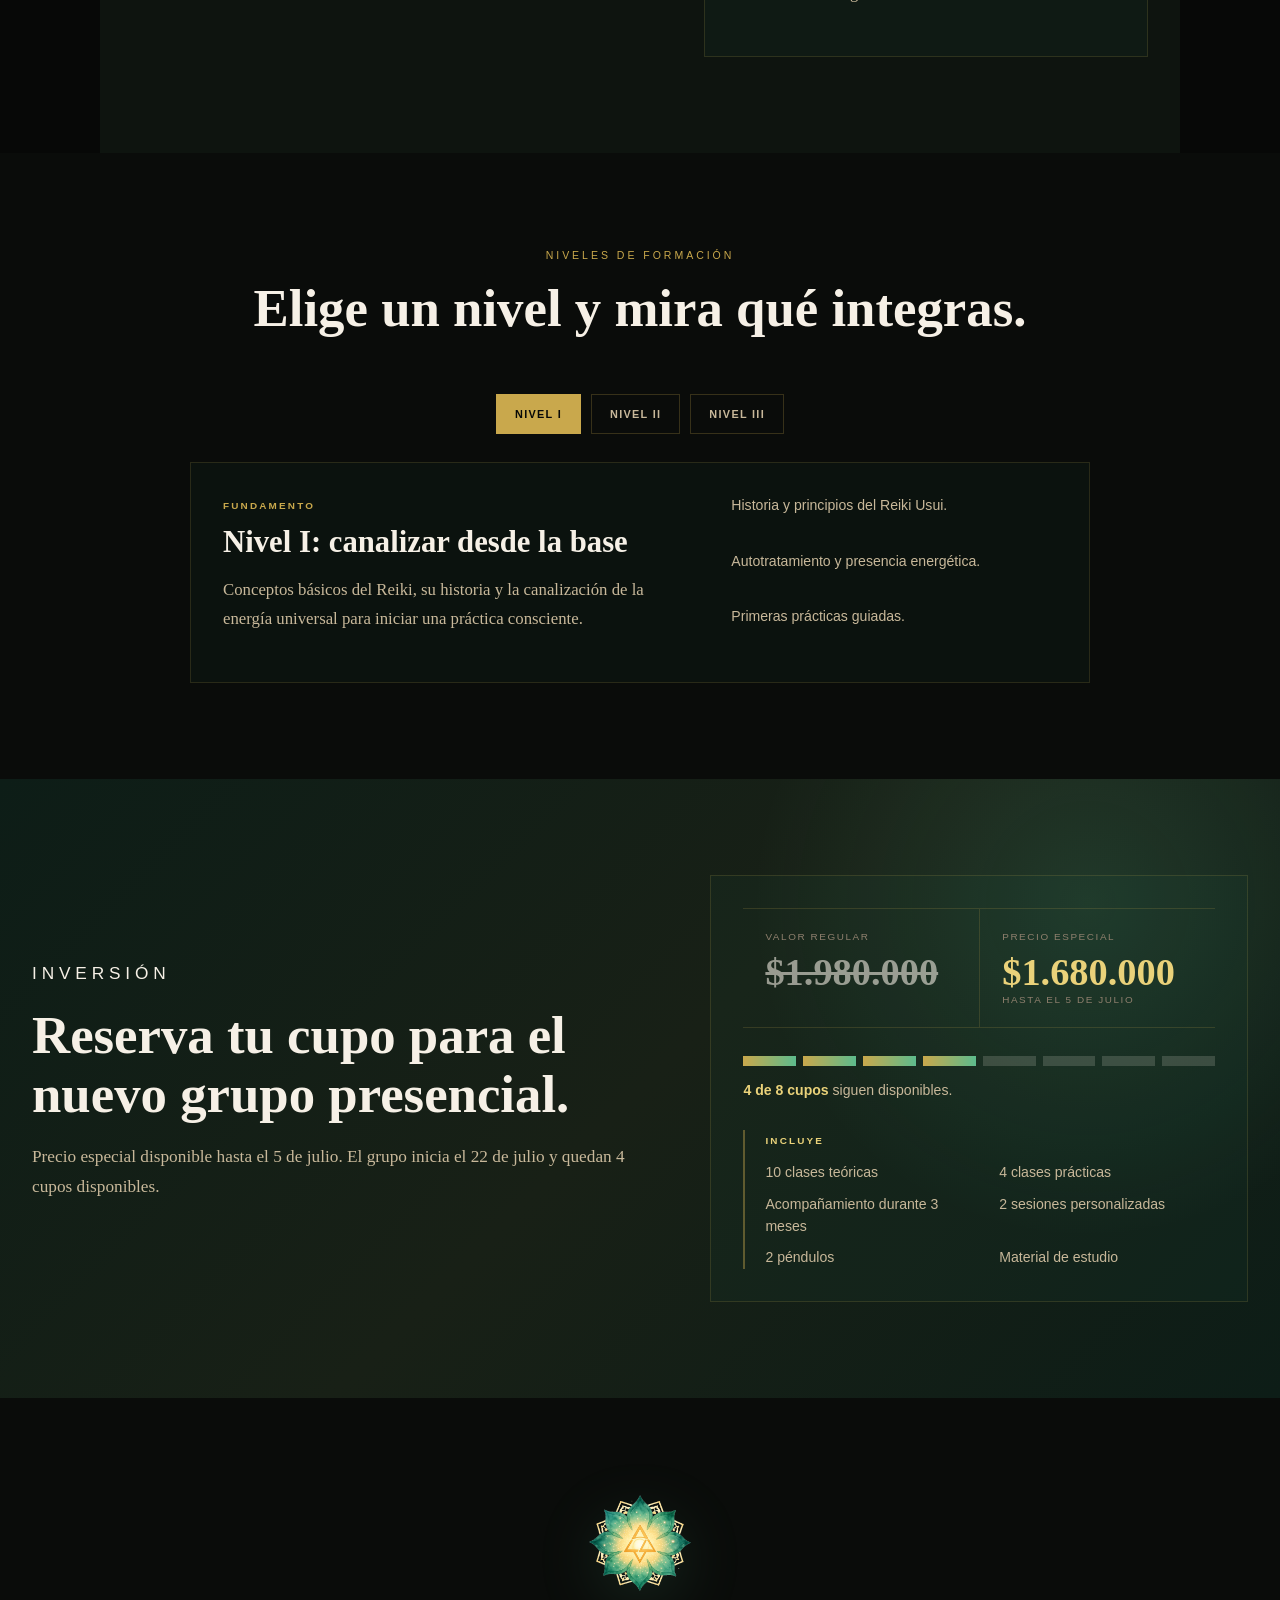
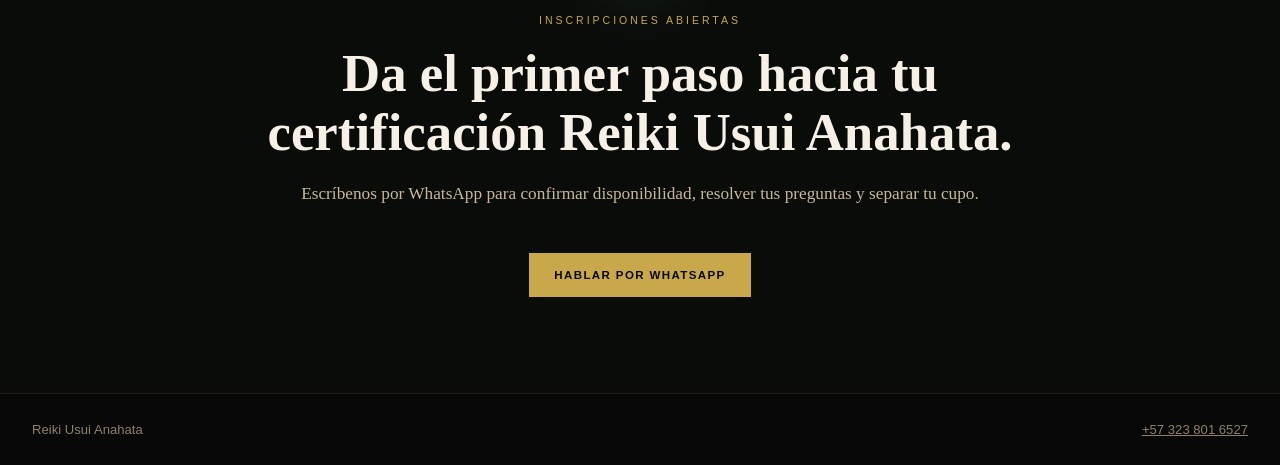
==== commit e6cb5dc1: "Improve chakra label fit" ====
--- a/index.html
+++ b/index.html
@@ -16,7 +16,7 @@
     <link rel="canonical" href="https://anahata.eventosjv.com/">
     <link rel="preload" as="image" href="assets/logo-symbol.png">
     <link rel="preload" as="image" href="assets/hero-reiki-anahata.png">
-    <link rel="stylesheet" href="styles.css?v=20260630i">
+    <link rel="stylesheet" href="styles.css?v=20260630j">
   </head>
   <body>
     <div class="energy-field" aria-hidden="true"></div>
@@ -307,6 +307,6 @@
       <a href="https://wa.me/573238016527" target="_blank" rel="noreferrer">+57 323 801 6527</a>
     </footer>
 
-    <script src="script.js?v=20260630i"></script>
+    <script src="script.js?v=20260630j"></script>
   </body>
 </html>
--- a/styles.css
+++ b/styles.css
@@ -382,16 +382,21 @@
 
 .chakra-node {
   position: absolute;
-  width: 52px;
-  height: 52px;
+  display: grid;
+  place-items: center;
+  width: 62px;
+  height: 62px;
+  padding: 0;
   border: 1px solid rgba(246, 240, 230, 0.78);
   border-radius: 50%;
   color: var(--marfil);
   cursor: pointer;
   font-family: Inter, sans-serif;
-  font-size: 0.5rem;
+  font-size: 0.42rem;
   font-weight: 700;
-  letter-spacing: 0.08em;
+  letter-spacing: 0.04em;
+  line-height: 1.08;
+  text-align: center;
   text-transform: uppercase;
   transform: translate(-50%, -50%);
   transition: transform 180ms ease, box-shadow 180ms ease;
@@ -406,13 +411,13 @@
   outline: 0;
 }
 
-.chakra-node.root { top: 83%; left: 50%; background: #b9363c; }
-.chakra-node.sacral { top: 69%; left: 27%; background: #e07d32; }
-.chakra-node.solar { top: 47%; left: 20%; background: #d8a626; }
-.chakra-node.heart { top: 25%; left: 36%; background: #43926a; }
-.chakra-node.throat { top: 25%; left: 64%; background: #4d9ab5; }
-.chakra-node.third-eye { top: 47%; left: 80%; background: #4e54a4; }
-.chakra-node.crown { top: 69%; left: 73%; background: #8d5ba4; }
+.chakra-node.root { top: 79%; left: 50%; background: #b9363c; }
+.chakra-node.sacral { top: 66%; left: 31%; background: #e07d32; }
+.chakra-node.solar { top: 48%; left: 25%; background: #d8a626; }
+.chakra-node.heart { top: 30%; left: 39%; background: #43926a; }
+.chakra-node.throat { top: 30%; left: 61%; background: #4d9ab5; }
+.chakra-node.third-eye { top: 48%; left: 75%; background: #4e54a4; }
+.chakra-node.crown { top: 66%; left: 69%; background: #8d5ba4; }
 
 .portal-readout {
   min-height: 390px;
